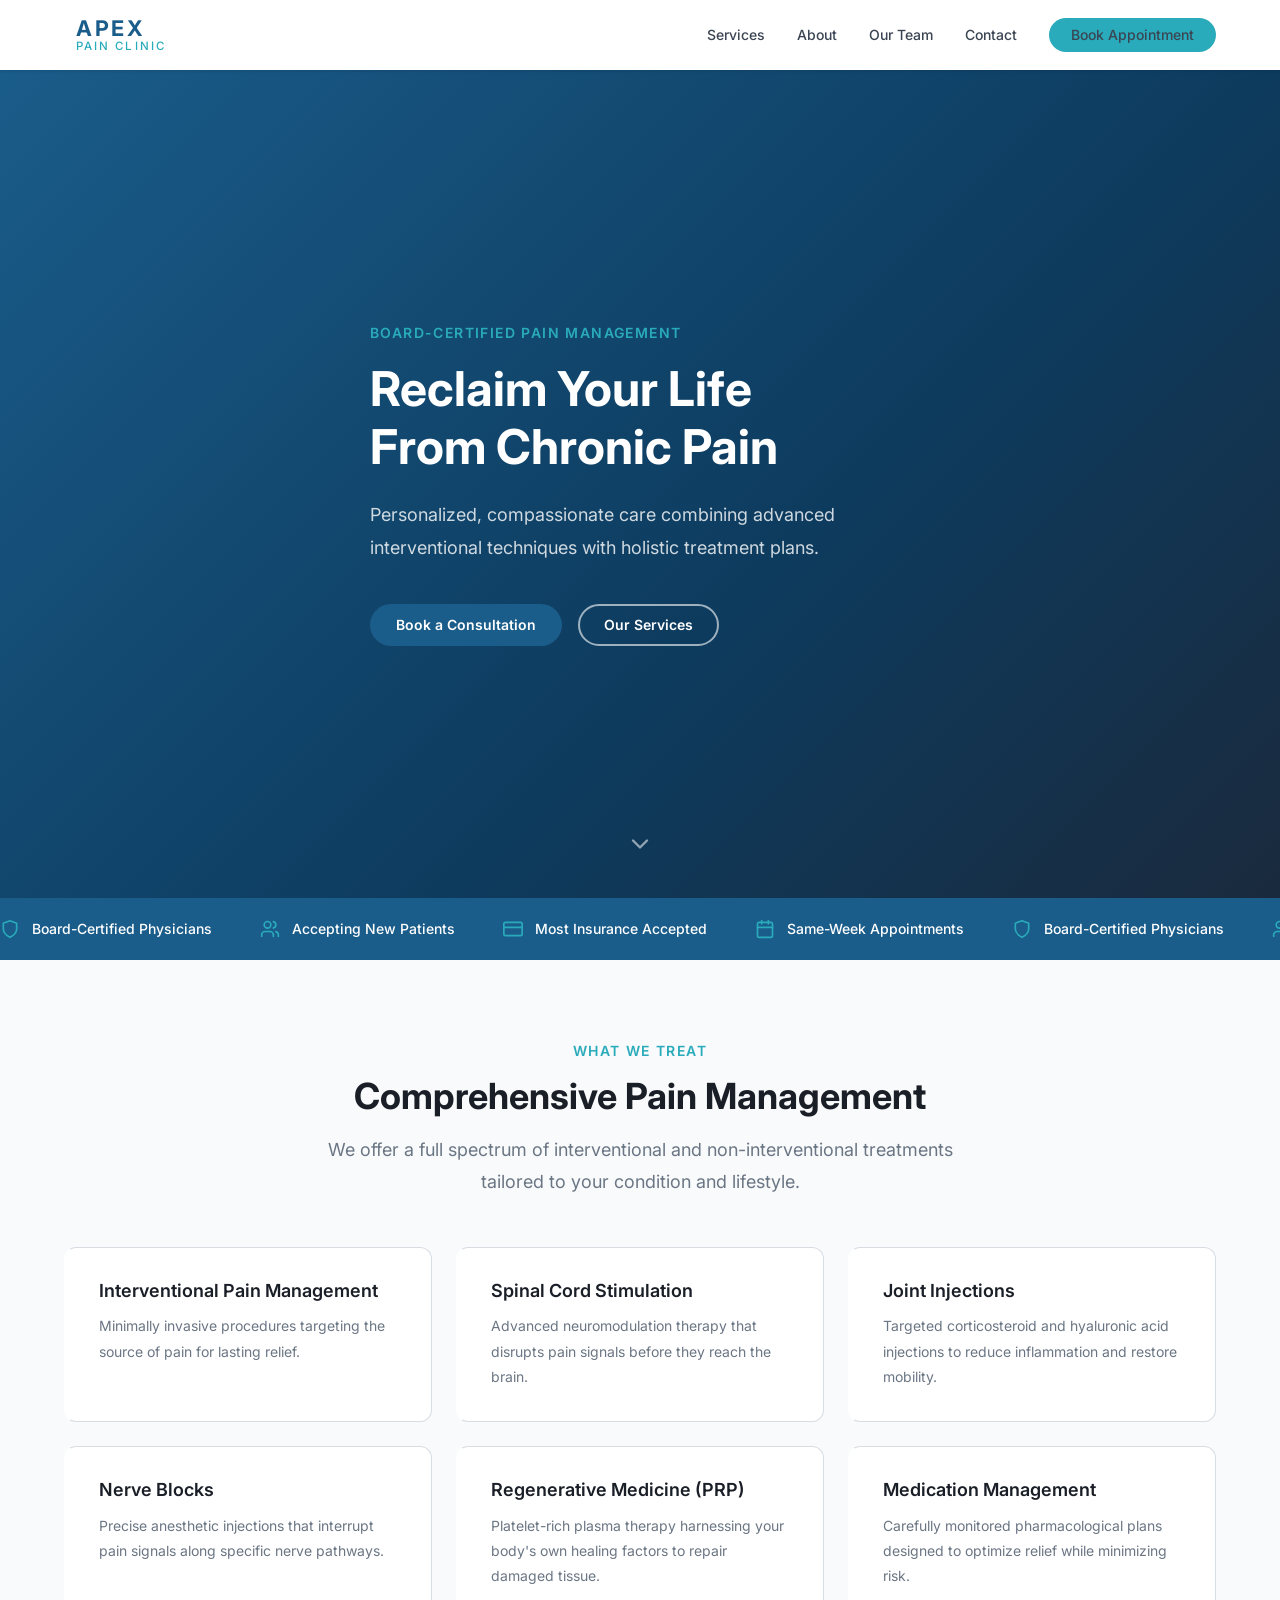
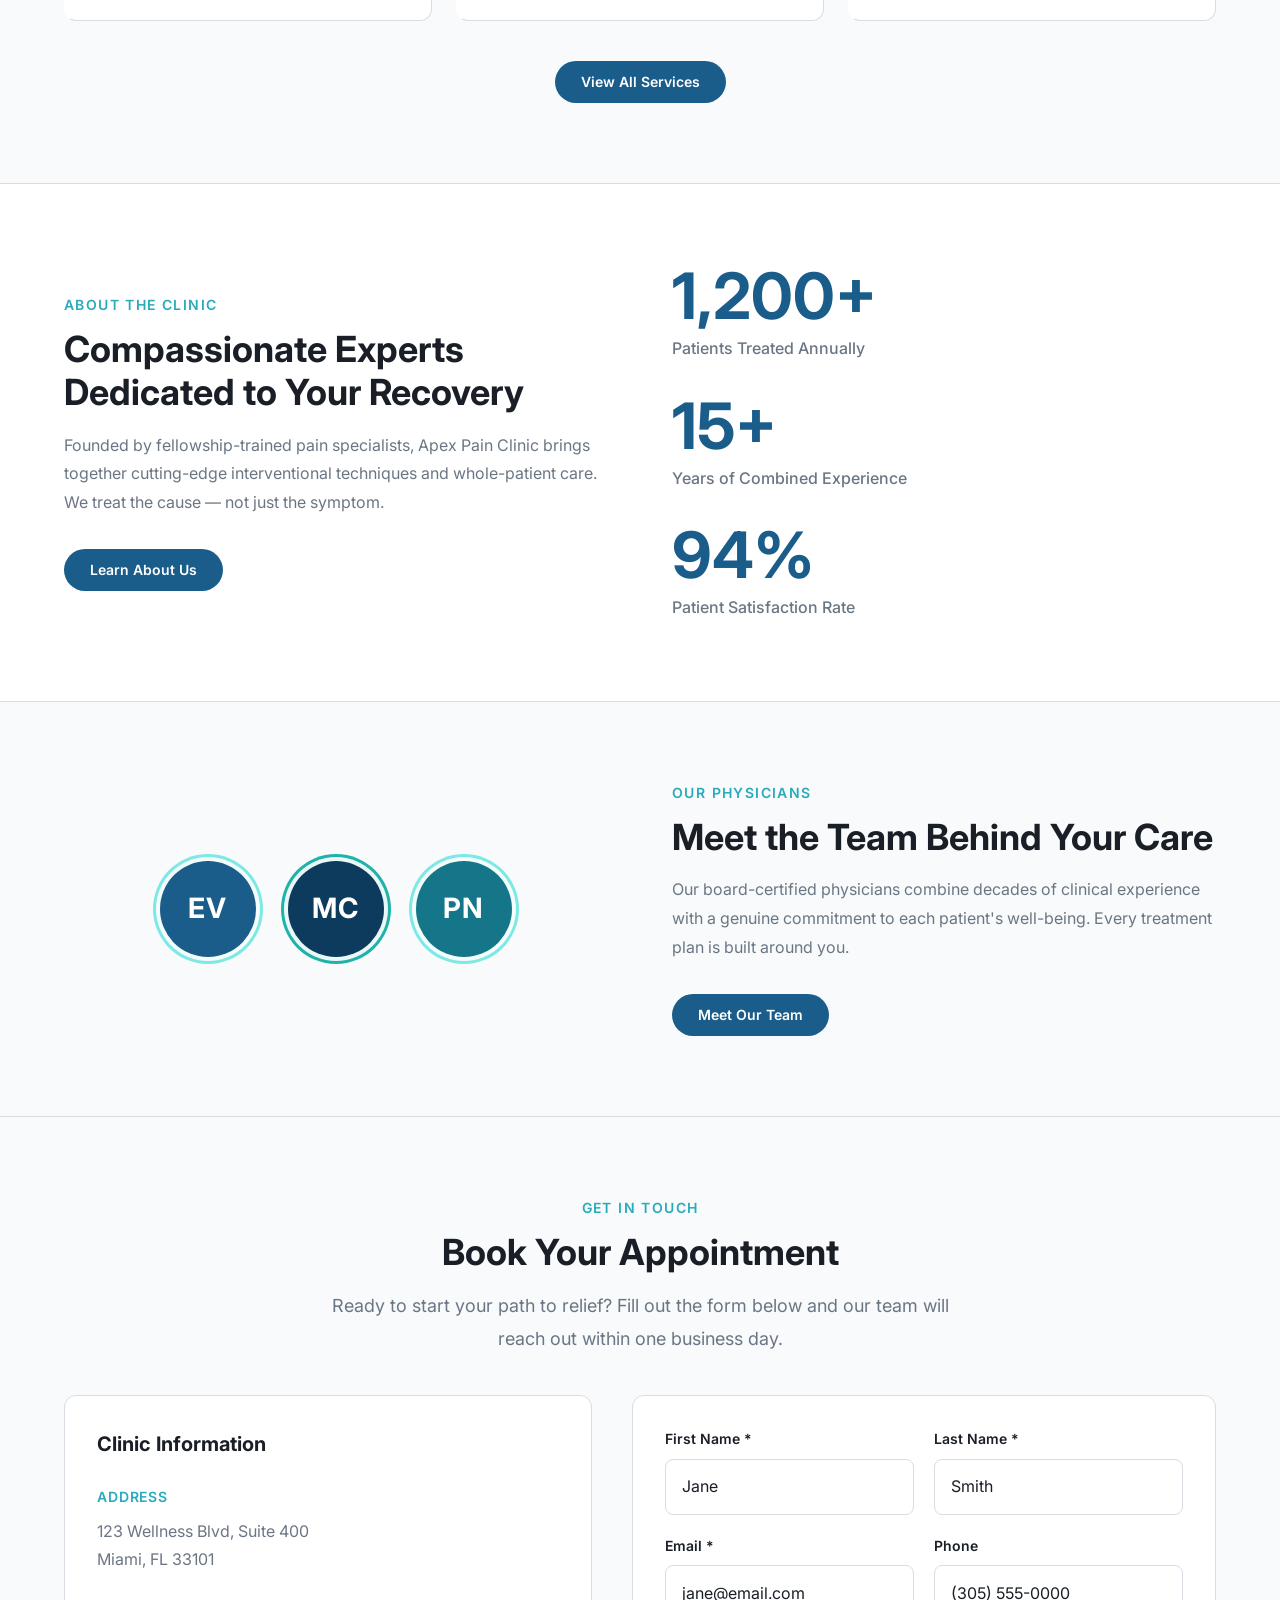
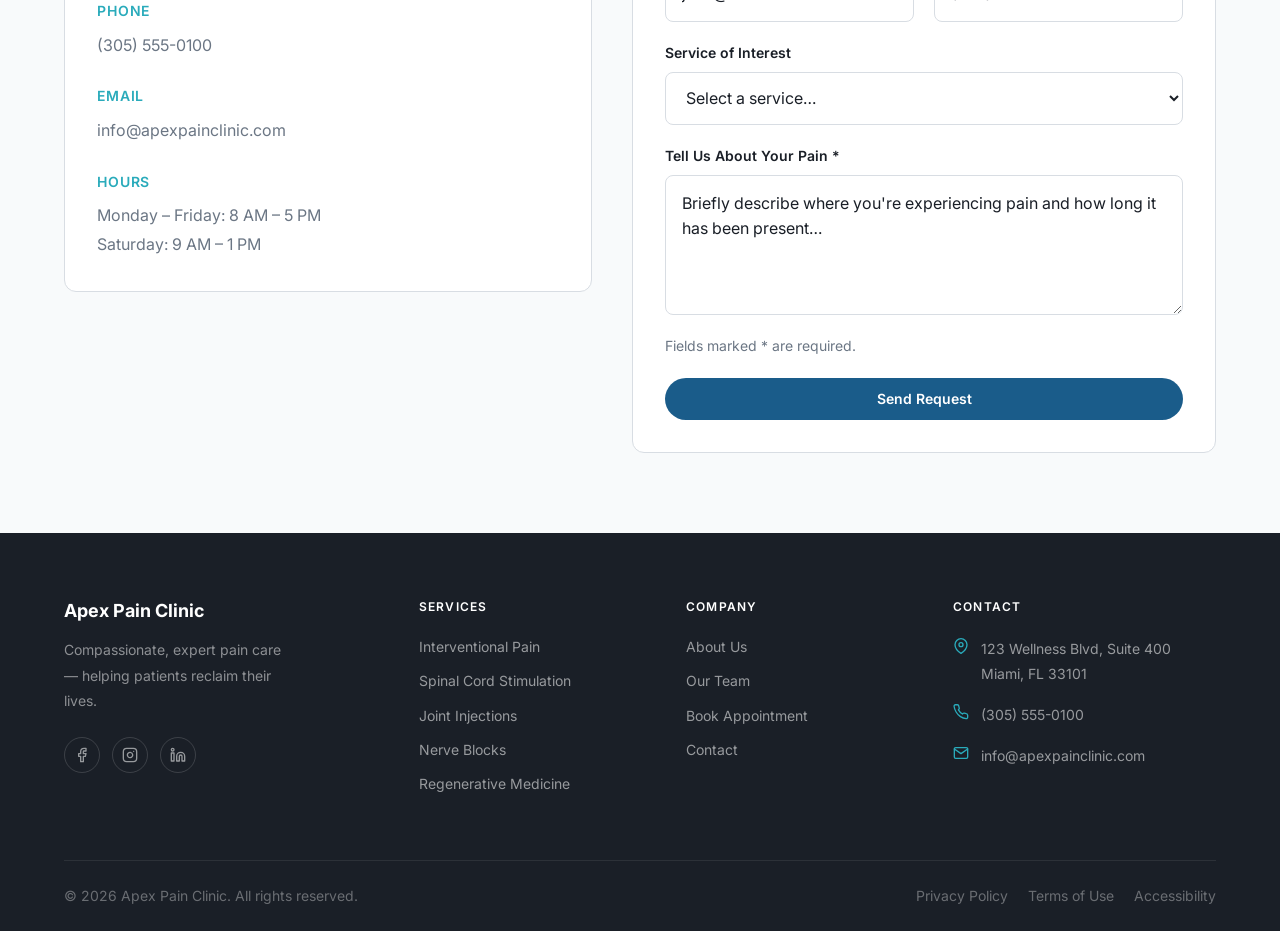
==== index.html @ e8bc11ce "feat: replace logo with Option B spine S-curve silhouette mark" ====
<!DOCTYPE html>
<html lang="en">
<head>
  <meta charset="UTF-8" />
  <meta name="viewport" content="width=device-width, initial-scale=1.0" />
  <meta name="description" content="Apex Pain Clinic – Board-certified pain management combining interventional techniques with holistic care." />
  <title>Apex Pain Clinic</title>
  <!-- Favicon: spine S-curve mark -->
  <link rel="icon" type="image/svg+xml" href="data:image/svg+xml,%3Csvg xmlns='http://www.w3.org/2000/svg' viewBox='0 0 32 32'%3E%3Crect width='32' height='32' rx='8' fill='%231a5c8a'/%3E%3Cpath d='M20 4 C20 4 24 4 24 7 C24 10 18 10 18 13 C18 16 24 16 24 19 C24 22 20 22 20 25 C20 28 16 28 16 28' stroke='%237ee8e4' stroke-width='2.5' stroke-linecap='round' fill='none'/%3E%3Cellipse cx='20' cy='4' rx='3.5' ry='2' fill='%23ffffff' opacity='0.9'/%3E%3Cpath d='M16.5 4 L23.5 4' stroke='%231a5c8a' stroke-width='0.8' stroke-linecap='round'/%3E%3Cellipse cx='24' cy='7' rx='3' ry='1.8' fill='%23ffffff' opacity='0.75'/%3E%3Cellipse cx='18' cy='10' rx='3.5' ry='2' fill='%23ffffff' opacity='0.9'/%3E%3Cellipse cx='24' cy='13' rx='3' ry='1.8' fill='%23ffffff' opacity='0.75'/%3E%3Cellipse cx='18' cy='16' rx='3.5' ry='2' fill='%23ffffff' opacity='0.9'/%3E%3Cellipse cx='24' cy='19' rx='3' ry='1.8' fill='%23ffffff' opacity='0.75'/%3E%3Cellipse cx='20' cy='22' rx='3.5' ry='2' fill='%23ffffff' opacity='0.9'/%3E%3Cellipse cx='16' cy='25' rx='3.5' ry='2' fill='%23ffffff' opacity='0.9'/%3E%3Cellipse cx='16' cy='28' rx='3.5' ry='2' fill='%23ffffff' opacity='0.9'/%3E%3C/svg%3E" />
  <link rel="stylesheet" href="css/tokens.css?v=2" />
  <link rel="stylesheet" href="css/style.css?v=2" />
</head>
<body>

  <a class="skip-link" href="#main">Skip to main content</a>

  <header class="site-header" role="banner">
    <nav class="nav container" aria-label="Primary navigation">

      <!-- LOGO: Option B — Spine S-curve silhouette mark -->
      <a class="nav__logo" href="index.html" aria-label="Apex Pain Clinic – Home">
        <span class="nav__logo-emblem" aria-hidden="true">
          <!--
            Spine S-curve mark:
            - Vertical S-path traces the natural cervical-to-lumbar curvature
            - 5 vertebral body ellipses sit along the curve (disc-space rhythm)
            - Transverse process stubs extend left/right from each body
            - Teal gradient runs along the spinal canal center line
            viewBox: 24 wide × 48 tall — portrait proportion, nav-friendly at ~24px wide
          -->
          <svg
            class="nav__logo-spine"
            xmlns="http://www.w3.org/2000/svg"
            viewBox="0 0 28 56"
            fill="none"
            aria-hidden="true"
          >
            <defs>
              <!-- Teal-to-blue gradient for the central canal line -->
              <linearGradient id="spineGrad" x1="0" y1="0" x2="0" y2="1">
                <stop offset="0%"   stop-color="#7ee8e4"/>
                <stop offset="100%" stop-color="#1a5c8a"/>
              </linearGradient>
            </defs>

            <!--
              S-CURVE CANAL LINE
              Cervical: curves right (top), Thoracic: curves left (middle), Lumbar: curves right (bottom)
              Path anchored to vertebra centres below
            -->
            <path
              d="M16 4
                 C20 4 22 8 20 12
                 C18 16 10 18 10 22
                 C10 26 18 28 18 32
                 C18 36 12 40 12 44
                 C12 48 14 52 14 52"
              stroke="url(#spineGrad)"
              stroke-width="2"
              stroke-linecap="round"
              opacity="0.55"
            />

            <!--
              VERTEBRAL BODIES (5 levels — C, T upper, T lower, L upper, L lower)
              Each: ellipse body + left/right transverse process stubs
              Bodies follow the S-curve horizontally
            -->

            <!-- V1 — Cervical (cx 16, cy 4) -->
            <ellipse cx="16" cy="4"  rx="5.5" ry="2.2" fill="#1a5c8a" opacity="0.9"/>
            <line x1="10.5" y1="4"  x2="7"   y2="3"   stroke="#1a5c8a" stroke-width="1.4" stroke-linecap="round" opacity="0.6"/>
            <line x1="21.5" y1="4"  x2="25"  y2="3"   stroke="#1a5c8a" stroke-width="1.4" stroke-linecap="round" opacity="0.6"/>

            <!-- V2 — Upper thoracic (cx 20, cy 14) — curves right -->
            <ellipse cx="20" cy="14" rx="5"   ry="2.1" fill="#1a5c8a" opacity="0.88"/>
            <line x1="15"   y1="14" x2="12"  y2="13"  stroke="#1a5c8a" stroke-width="1.3" stroke-linecap="round" opacity="0.55"/>
            <line x1="25"   y1="14" x2="27.5" y2="13" stroke="#1a5c8a" stroke-width="1.3" stroke-linecap="round" opacity="0.55"/>

            <!-- V3 — Mid-thoracic (cx 10, cy 24) — curves left -->
            <ellipse cx="10" cy="24" rx="5"   ry="2.1" fill="#1a5c8a" opacity="0.88"/>
            <line x1="5"    y1="24" x2="2"   y2="23"  stroke="#1a5c8a" stroke-width="1.3" stroke-linecap="round" opacity="0.55"/>
            <line x1="15"   y1="24" x2="17.5" y2="23" stroke="#1a5c8a" stroke-width="1.3" stroke-linecap="round" opacity="0.55"/>

            <!-- V4 — Lumbar upper (cx 18, cy 34) — curves right -->
            <ellipse cx="18" cy="34" rx="5.5" ry="2.3" fill="#1a5c8a" opacity="0.9"/>
            <line x1="12.5" y1="34" x2="9.5"  y2="33" stroke="#1a5c8a" stroke-width="1.4" stroke-linecap="round" opacity="0.6"/>
            <line x1="23.5" y1="34" x2="26.5" y2="33" stroke="#1a5c8a" stroke-width="1.4" stroke-linecap="round" opacity="0.6"/>

            <!-- V5 — Sacral base (cx 14, cy 44) — returns to center -->
            <ellipse cx="14" cy="44" rx="6"   ry="2.5" fill="#1a5c8a" opacity="0.9"/>
            <line x1="8"    y1="44" x2="5"   y2="43"  stroke="#1a5c8a" stroke-width="1.5" stroke-linecap="round" opacity="0.6"/>
            <line x1="20"   y1="44" x2="23"  y2="43"  stroke="#1a5c8a" stroke-width="1.5" stroke-linecap="round" opacity="0.6"/>

            <!-- Teal highlight dot on each vertebral canal centre -->
            <circle cx="16" cy="4"  r="1.1" fill="#2AABBB" opacity="0.9"/>
            <circle cx="20" cy="14" r="1.1" fill="#2AABBB" opacity="0.9"/>
            <circle cx="10" cy="24" r="1.1" fill="#2AABBB" opacity="0.9"/>
            <circle cx="18" cy="34" r="1.1" fill="#2AABBB" opacity="0.9"/>
            <circle cx="14" cy="44" r="1.1" fill="#2AABBB" opacity="0.9"/>

          </svg>
        </span>
        <span class="nav__logo-wordmark">
          <span class="nav__logo-apex">APEX</span>
          <span class="nav__logo-sub">Pain Clinic</span>
        </span>
      </a>

      <button class="nav__toggle" aria-label="Open navigation menu" aria-expanded="false" aria-controls="nav-menu">
        <span class="hamburger"></span>
        <span class="hamburger"></span>
        <span class="hamburger"></span>
      </button>
      <ul class="nav__links" id="nav-menu" role="list">
        <li><a href="services.html">Services</a></li>
        <li><a href="about.html">About</a></li>
        <li><a href="team.html">Our Team</a></li>
        <li><a href="#contact">Contact</a></li>
        <li><a class="btn btn--nav" href="#contact">Book Appointment</a></li>
      </ul>
    </nav>
  </header>

  <main id="main">

    <!-- HERO -->
    <section class="hero" aria-labelledby="hero-heading">
      <div class="hero__overlay" aria-hidden="true"></div>
      <div class="hero__content container">
        <p class="hero__eyebrow">Board-Certified Pain Management</p>
        <h1 id="hero-heading" class="hero__heading">Reclaim Your Life<br>From Chronic Pain</h1>
        <p class="hero__subtext">Personalized, compassionate care combining advanced interventional techniques with holistic treatment plans.</p>
        <div class="hero__actions">
          <a class="btn btn--primary" href="#contact">Book a Consultation</a>
          <a class="btn btn--ghost" href="services.html">Our Services</a>
        </div>
      </div>
      <a class="hero__scroll-arrow" href="#services" aria-label="Scroll to services">
        <svg xmlns="http://www.w3.org/2000/svg" viewBox="0 0 24 24" fill="none" stroke="currentColor" stroke-width="2" stroke-linecap="round" stroke-linejoin="round" aria-hidden="true"><polyline points="6 9 12 15 18 9"/></svg>
      </a>
    </section>

    <!-- TRUST BAR -->
    <section class="trust-bar" aria-label="Trust signals">
      <div class="trust-bar__track" aria-hidden="true">
        <ul class="trust-bar__list">
          <li class="trust-bar__item"><svg class="trust-bar__icon" xmlns="http://www.w3.org/2000/svg" viewBox="0 0 24 24" fill="none" stroke="currentColor" stroke-width="2" stroke-linecap="round" stroke-linejoin="round" aria-hidden="true"><path d="M12 22s8-4 8-10V5l-8-3-8 3v7c0 6 8 10 8 10z"/></svg><span>Board-Certified Physicians</span></li>
          <li class="trust-bar__item"><svg class="trust-bar__icon" xmlns="http://www.w3.org/2000/svg" viewBox="0 0 24 24" fill="none" stroke="currentColor" stroke-width="2" stroke-linecap="round" stroke-linejoin="round" aria-hidden="true"><path d="M16 21v-2a4 4 0 0 0-4-4H6a4 4 0 0 0-4 4v2"/><circle cx="9" cy="7" r="4"/><path d="M22 21v-2a4 4 0 0 0-3-3.87"/><path d="M16 3.13a4 4 0 0 1 0 7.75"/></svg><span>Accepting New Patients</span></li>
          <li class="trust-bar__item"><svg class="trust-bar__icon" xmlns="http://www.w3.org/2000/svg" viewBox="0 0 24 24" fill="none" stroke="currentColor" stroke-width="2" stroke-linecap="round" stroke-linejoin="round" aria-hidden="true"><rect x="1" y="4" width="22" height="16" rx="2" ry="2"/><line x1="1" y1="10" x2="23" y2="10"/></svg><span>Most Insurance Accepted</span></li>
          <li class="trust-bar__item"><svg class="trust-bar__icon" xmlns="http://www.w3.org/2000/svg" viewBox="0 0 24 24" fill="none" stroke="currentColor" stroke-width="2" stroke-linecap="round" stroke-linejoin="round" aria-hidden="true"><rect x="3" y="4" width="18" height="18" rx="2" ry="2"/><line x1="16" y1="2" x2="16" y2="6"/><line x1="8" y1="2" x2="8" y2="6"/><line x1="3" y1="10" x2="21" y2="10"/></svg><span>Same-Week Appointments</span></li>
          <li class="trust-bar__item"><svg class="trust-bar__icon" xmlns="http://www.w3.org/2000/svg" viewBox="0 0 24 24" fill="none" stroke="currentColor" stroke-width="2" stroke-linecap="round" stroke-linejoin="round" aria-hidden="true"><path d="M12 22s8-4 8-10V5l-8-3-8 3v7c0 6 8 10 8 10z"/></svg><span>Board-Certified Physicians</span></li>
          <li class="trust-bar__item"><svg class="trust-bar__icon" xmlns="http://www.w3.org/2000/svg" viewBox="0 0 24 24" fill="none" stroke="currentColor" stroke-width="2" stroke-linecap="round" stroke-linejoin="round" aria-hidden="true"><path d="M16 21v-2a4 4 0 0 0-4-4H6a4 4 0 0 0-4 4v2"/><circle cx="9" cy="7" r="4"/><path d="M22 21v-2a4 4 0 0 0-3-3.87"/><path d="M16 3.13a4 4 0 0 1 0 7.75"/></svg><span>Accepting New Patients</span></li>
          <li class="trust-bar__item"><svg class="trust-bar__icon" xmlns="http://www.w3.org/2000/svg" viewBox="0 0 24 24" fill="none" stroke="currentColor" stroke-width="2" stroke-linecap="round" stroke-linejoin="round" aria-hidden="true"><rect x="1" y="4" width="22" height="16" rx="2" ry="2"/><line x1="1" y1="10" x2="23" y2="10"/></svg><span>Most Insurance Accepted</span></li>
          <li class="trust-bar__item"><svg class="trust-bar__icon" xmlns="http://www.w3.org/2000/svg" viewBox="0 0 24 24" fill="none" stroke="currentColor" stroke-width="2" stroke-linecap="round" stroke-linejoin="round" aria-hidden="true"><rect x="3" y="4" width="18" height="18" rx="2" ry="2"/><line x1="16" y1="2" x2="16" y2="6"/><line x1="8" y1="2" x2="8" y2="6"/><line x1="3" y1="10" x2="21" y2="10"/></svg><span>Same-Week Appointments</span></li>
        </ul>
      </div>
    </section>

    <!-- SERVICES TEASER -->
    <section class="services section" id="services" aria-labelledby="services-heading">
      <div class="container">
        <div class="section__header">
          <p class="section__eyebrow">What We Treat</p>
          <h2 id="services-heading" class="section__heading">Comprehensive Pain Management</h2>
          <p class="section__subtext">We offer a full spectrum of interventional and non-interventional treatments tailored to your condition and lifestyle.</p>
        </div>
        <ul class="services__grid" role="list">
          <li class="service-card service-card--pain fade-up">
            <h3 class="service-card__title">Interventional Pain Management</h3>
            <p class="service-card__desc">Minimally invasive procedures targeting the source of pain for lasting relief.</p>
          </li>
          <li class="service-card service-card--scs fade-up">
            <h3 class="service-card__title">Spinal Cord Stimulation</h3>
            <p class="service-card__desc">Advanced neuromodulation therapy that disrupts pain signals before they reach the brain.</p>
          </li>
          <li class="service-card service-card--joint fade-up">
            <h3 class="service-card__title">Joint Injections</h3>
            <p class="service-card__desc">Targeted corticosteroid and hyaluronic acid injections to reduce inflammation and restore mobility.</p>
          </li>
          <li class="service-card service-card--nerve fade-up">
            <h3 class="service-card__title">Nerve Blocks</h3>
            <p class="service-card__desc">Precise anesthetic injections that interrupt pain signals along specific nerve pathways.</p>
          </li>
          <li class="service-card service-card--prp fade-up">
            <h3 class="service-card__title">Regenerative Medicine (PRP)</h3>
            <p class="service-card__desc">Platelet-rich plasma therapy harnessing your body's own healing factors to repair damaged tissue.</p>
          </li>
          <li class="service-card service-card--meds fade-up">
            <h3 class="service-card__title">Medication Management</h3>
            <p class="service-card__desc">Carefully monitored pharmacological plans designed to optimize relief while minimizing risk.</p>
          </li>
        </ul>
        <div class="services__cta">
          <a class="btn btn--primary" href="services.html">View All Services</a>
        </div>
      </div>
    </section>

    <hr class="section-divider" />

    <!-- ABOUT TEASER -->
    <section class="teaser section" aria-labelledby="about-teaser-heading">
      <div class="container">
        <div class="teaser__inner">
          <div class="teaser__text">
            <p class="section__eyebrow">About the Clinic</p>
            <h2 id="about-teaser-heading" class="section__heading">Compassionate Experts Dedicated to Your Recovery</h2>
            <p class="teaser__body">Founded by fellowship-trained pain specialists, Apex Pain Clinic brings together cutting-edge interventional techniques and whole-patient care. We treat the cause — not just the symptom.</p>
            <a class="btn btn--primary" href="about.html">Learn About Us</a>
          </div>
          <div class="teaser__stats" aria-label="Clinic statistics">
            <div class="stat stat--large"><span class="stat__number">1,200+</span><span class="stat__label">Patients Treated Annually</span></div>
            <div class="stat stat--large"><span class="stat__number">15+</span><span class="stat__label">Years of Combined Experience</span></div>
            <div class="stat stat--large"><span class="stat__number">94%</span><span class="stat__label">Patient Satisfaction Rate</span></div>
          </div>
        </div>
      </div>
    </section>

    <hr class="section-divider" />

    <!-- TEAM TEASER -->
    <section class="teaser teaser--alt section" aria-labelledby="team-teaser-heading">
      <div class="container">
        <div class="teaser__inner">
          <div class="teaser__avatar-row" aria-hidden="true">
            <div class="avatar-placeholder"><div class="avatar-initials" style="--avatar-bg: #1a5c8a; --avatar-ring: #7ee8e4;">EV</div></div>
            <div class="avatar-placeholder"><div class="avatar-initials" style="--avatar-bg: #0d3b5e; --avatar-ring: #20b2aa;">MC</div></div>
            <div class="avatar-placeholder"><div class="avatar-initials" style="--avatar-bg: #15768a; --avatar-ring: #7ee8e4;">PN</div></div>
          </div>
          <div class="teaser__text">
            <p class="section__eyebrow">Our Physicians</p>
            <h2 id="team-teaser-heading" class="section__heading">Meet the Team Behind Your Care</h2>
            <p class="teaser__body">Our board-certified physicians combine decades of clinical experience with a genuine commitment to each patient's well-being. Every treatment plan is built around you.</p>
            <a class="btn btn--primary" href="team.html">Meet Our Team</a>
          </div>
        </div>
      </div>
    </section>

    <hr class="section-divider" />

    <!-- CONTACT -->
    <section class="contact section" id="contact" aria-labelledby="contact-heading">
      <div class="container">
        <div class="section__header contact__header">
          <p class="section__eyebrow">Get in Touch</p>
          <h2 id="contact-heading" class="section__heading">Book Your Appointment</h2>
          <p class="section__subtext">Ready to start your path to relief? Fill out the form below and our team will reach out within one business day.</p>
        </div>
        <div class="contact__grid">
          <div class="contact-info">
            <h3 class="contact-info__title">Clinic Information</h3>
            <ul class="contact-info__list" role="list">
              <li><span class="contact-info__label">Address</span><p>123 Wellness Blvd, Suite 400<br>Miami, FL 33101</p></li>
              <li><span class="contact-info__label">Phone</span><p><a href="tel:+13055550100">(305) 555-0100</a></p></li>
              <li><span class="contact-info__label">Email</span><p><a href="mailto:info@apexpainclinic.com">info@apexpainclinic.com</a></p></li>
              <li><span class="contact-info__label">Hours</span><p>Monday – Friday: 8 AM – 5 PM<br>Saturday: 9 AM – 1 PM</p></li>
            </ul>
          </div>
          <div class="contact-form-wrap">
            <form class="contact-form" id="contact-form" action="https://formspree.io/f/xjgqajjy" method="POST" novalidate aria-label="Appointment request form">
              <input type="text" name="_gotcha" style="display:none" tabindex="-1" autocomplete="off" />
              <input type="hidden" name="_subject" value="New Appointment Request – Apex Pain Clinic" />
              <div class="form-row">
                <div class="form-group"><label for="first-name">First Name <span aria-hidden="true">*</span></label><input type="text" id="first-name" name="first-name" autocomplete="given-name" placeholder="Jane" required /></div>
                <div class="form-group"><label for="last-name">Last Name <span aria-hidden="true">*</span></label><input type="text" id="last-name" name="last-name" autocomplete="family-name" placeholder="Smith" required /></div>
              </div>
              <div class="form-row">
                <div class="form-group"><label for="email">Email <span aria-hidden="true">*</span></label><input type="email" id="email" name="email" autocomplete="email" placeholder="jane@email.com" required /></div>
                <div class="form-group"><label for="phone">Phone</label><input type="tel" id="phone" name="phone" autocomplete="tel" placeholder="(305) 555-0000" /></div>
              </div>
              <div class="form-group">
                <label for="service">Service of Interest</label>
                <select id="service" name="service"><option value="">Select a service…</option><option>Interventional Pain Management</option><option>Spinal Cord Stimulation</option><option>Joint Injections</option><option>Nerve Blocks</option><option>Regenerative Medicine (PRP)</option><option>Medication Management</option><option>Other / Not Sure</option></select>
              </div>
              <div class="form-group"><label for="message">Tell Us About Your Pain <span aria-hidden="true">*</span></label><textarea id="message" name="message" placeholder="Briefly describe where you're experiencing pain and how long it has been present…" required></textarea></div>
              <p class="form-note">Fields marked <span aria-hidden="true">*</span><span class="sr-only">with an asterisk</span> are required.</p>
              <button type="submit" class="btn btn--primary" id="form-submit-btn">Send Request</button>
              <p class="form-success" id="form-success" role="alert" aria-live="polite" hidden>✓ Thank you! We'll be in touch within one business day.</p>
              <p class="form-error" id="form-error" role="alert" aria-live="polite" hidden>Something went wrong. Please try again or call us at (305) 555-0100.</p>
            </form>
          </div>
        </div>
      </div>
    </section>

  </main>

  <footer class="site-footer" role="contentinfo">
    <div class="container">
      <div class="footer__main">
        <div>
          <p class="footer__brand-name">Apex Pain Clinic</p>
          <p class="footer__tagline">Compassionate, expert pain care — helping patients reclaim their lives.</p>
          <ul class="footer__socials" role="list" aria-label="Social media links">
            <li><a class="footer__social-link" href="#" aria-label="Facebook"><svg xmlns="http://www.w3.org/2000/svg" viewBox="0 0 24 24" fill="none" stroke="currentColor" stroke-width="2" stroke-linecap="round" stroke-linejoin="round" aria-hidden="true"><path d="M18 2h-3a5 5 0 0 0-5 5v3H7v4h3v8h4v-8h3l1-4h-4V7a1 1 0 0 1 1-1h3z"/></svg></a></li>
            <li><a class="footer__social-link" href="#" aria-label="Instagram"><svg xmlns="http://www.w3.org/2000/svg" viewBox="0 0 24 24" fill="none" stroke="currentColor" stroke-width="2" stroke-linecap="round" stroke-linejoin="round" aria-hidden="true"><rect x="2" y="2" width="20" height="20" rx="5" ry="5"/><path d="M16 11.37A4 4 0 1 1 12.63 8 4 4 0 0 1 16 11.37z"/><line x1="17.5" y1="6.5" x2="17.51" y2="6.5"/></svg></a></li>
            <li><a class="footer__social-link" href="#" aria-label="LinkedIn"><svg xmlns="http://www.w3.org/2000/svg" viewBox="0 0 24 24" fill="none" stroke="currentColor" stroke-width="2" stroke-linecap="round" stroke-linejoin="round" aria-hidden="true"><path d="M16 8a6 6 0 0 1 6 6v7h-4v-7a2 2 0 0 0-2-2 2 2 0 0 0-2 2v7h-4v-7a6 6 0 0 1 6-6z"/><rect x="2" y="9" width="4" height="12"/><circle cx="4" cy="4" r="2"/></svg></a></li>
          </ul>
        </div>
        <div><p class="footer__col-heading">Services</p><ul class="footer__links" role="list"><li><a href="services.html">Interventional Pain</a></li><li><a href="services.html">Spinal Cord Stimulation</a></li><li><a href="services.html">Joint Injections</a></li><li><a href="services.html">Nerve Blocks</a></li><li><a href="services.html">Regenerative Medicine</a></li></ul></div>
        <div><p class="footer__col-heading">Company</p><ul class="footer__links" role="list"><li><a href="about.html">About Us</a></li><li><a href="team.html">Our Team</a></li><li><a href="#contact">Book Appointment</a></li><li><a href="#contact">Contact</a></li></ul></div>
        <div><p class="footer__col-heading">Contact</p><ul class="footer__contact-list" role="list"><li class="footer__contact-item"><svg class="footer__contact-icon" xmlns="http://www.w3.org/2000/svg" viewBox="0 0 24 24" fill="none" stroke="currentColor" stroke-width="2" stroke-linecap="round" stroke-linejoin="round" aria-hidden="true"><path d="M21 10c0 7-9 13-9 13s-9-6-9-13a9 9 0 0 1 18 0z"/><circle cx="12" cy="10" r="3"/></svg><p>123 Wellness Blvd, Suite 400<br>Miami, FL 33101</p></li><li class="footer__contact-item"><svg class="footer__contact-icon" xmlns="http://www.w3.org/2000/svg" viewBox="0 0 24 24" fill="none" stroke="currentColor" stroke-width="2" stroke-linecap="round" stroke-linejoin="round" aria-hidden="true"><path d="M22 16.92v3a2 2 0 0 1-2.18 2 19.79 19.79 0 0 1-8.63-3.07A19.5 19.5 0 0 1 4.69 12a19.79 19.79 0 0 1-3.07-8.67A2 2 0 0 1 3.6 1.18h3a2 2 0 0 1 2 1.72 12.84 12.84 0 0 0 .7 2.81 2 2 0 0 1-.45 2.11L8.09 8.91a16 16 0 0 0 6.07 6.07l.75-.75a2 2 0 0 1 2.11-.45 12.84 12.84 0 0 0 2.81.7A2 2 0 0 1 21.73 16a2 2 0 0 1 .19.92z"/></svg><p><a href="tel:+13055550100">(305) 555-0100</a></p></li><li class="footer__contact-item"><svg class="footer__contact-icon" xmlns="http://www.w3.org/2000/svg" viewBox="0 0 24 24" fill="none" stroke="currentColor" stroke-width="2" stroke-linecap="round" stroke-linejoin="round" aria-hidden="true"><path d="M4 4h16c1.1 0 2 .9 2 2v12c0 1.1-.9 2-2 2H4c-1.1 0-2-.9-2-2V6c0-1.1.9-2 2-2z"/><polyline points="22,6 12,13 2,6"/></svg><p><a href="mailto:info@apexpainclinic.com">info@apexpainclinic.com</a></p></li></ul></div>
      </div>
      <div class="footer__bottom">
        <p>&copy; 2026 Apex Pain Clinic. All rights reserved.</p>
        <nav class="footer__legal" aria-label="Legal links"><a href="#">Privacy Policy</a><a href="#">Terms of Use</a><a href="#">Accessibility</a></nav>
      </div>
    </div>
  </footer>

  <script src="js/main.js" defer></script>
</body>
</html>
---- css/tokens.css ----
/* =============================================
   DESIGN TOKENS – Apex Pain Clinic v2
   ============================================= */

:root {

  /* --- Brand Colors --- */
  --color-primary:       #1A5C8A;   /* deep medical blue */
  --color-primary-dark:  #134770;   /* hover / active */
  --color-primary-light: #E8F2FA;   /* tinted backgrounds */
  --color-accent:        #2AABBB;   /* teal accent */
  --color-accent-dark:   #1E8A99;

  /* --- Neutrals --- */
  --color-white:   #FFFFFF;
  --color-gray-50: #F8FAFB;
  --color-gray-100:#EEF1F4;
  --color-gray-200:#D8DDE3;
  --color-gray-500:#6B7684;
  --color-gray-700:#3A4452;
  --color-gray-900:#1A1F27;

  /* --- Semantic --- */
  --color-text:        var(--color-gray-900);
  --color-text-muted:  var(--color-gray-500);
  --color-bg:          var(--color-white);
  --color-surface:     var(--color-gray-50);
  --color-border:      var(--color-gray-200);

  /* --- Typography --- */
  --font-sans:    'Inter', system-ui, -apple-system, sans-serif;
  --font-heading: 'Inter', system-ui, -apple-system, sans-serif;

  --text-xs:   0.75rem;   /* 12px */
  --text-sm:   0.875rem;  /* 14px */
  --text-base: 1rem;      /* 16px */
  --text-lg:   1.125rem;  /* 18px */
  --text-xl:   1.25rem;   /* 20px */
  --text-2xl:  1.5rem;    /* 24px */
  --text-3xl:  1.875rem;  /* 30px */
  --text-4xl:  2.25rem;   /* 36px */
  --text-5xl:  3rem;      /* 48px */

  --font-weight-normal:   400;
  --font-weight-medium:   500;
  --font-weight-semibold: 600;
  --font-weight-bold:     700;

  --line-height-tight:  1.2;
  --line-height-normal: 1.6;
  --line-height-loose:  1.8;

  /* --- Spacing --- */
  --space-1:  0.25rem;  /* 4px  */
  --space-2:  0.5rem;   /* 8px  */
  --space-3:  0.75rem;  /* 12px */
  --space-4:  1rem;     /* 16px */
  --space-5:  1.25rem;  /* 20px */
  --space-6:  1.5rem;   /* 24px */
  --space-8:  2rem;     /* 32px */
  --space-10: 2.5rem;   /* 40px */
  --space-12: 3rem;     /* 48px */
  --space-16: 4rem;     /* 64px */
  --space-20: 5rem;     /* 80px */
  --space-24: 6rem;     /* 96px */

  /* --- Layout --- */
  --container-max: 1200px;
  --container-pad: var(--space-6);

  /* --- Radius --- */
  --radius-sm:   4px;
  --radius-md:   8px;
  --radius-lg:   12px;
  --radius-full: 9999px;

  /* --- Shadows --- */
  --shadow-sm: 0 1px 3px rgba(0,0,0,0.08), 0 1px 2px rgba(0,0,0,0.04);
  --shadow-md: 0 4px 12px rgba(0,0,0,0.10), 0 2px 4px rgba(0,0,0,0.06);
  --shadow-lg: 0 10px 30px rgba(0,0,0,0.12), 0 4px 8px rgba(0,0,0,0.06);

  /* --- Transitions --- */
  --transition-fast:   150ms ease;
  --transition-normal: 250ms ease;
  --transition-slow:   400ms ease;

  /* --- Z-index --- */
  --z-nav:     100;
  --z-overlay: 200;
  --z-modal:   300;
}
---- css/style.css ----
/* =============================================
   GLOBAL STYLES – Apex Pain Clinic v2
   ============================================= */

@import url('https://fonts.googleapis.com/css2?family=Inter:wght@400;500;600;700&display=swap');

/* --- Reset --- */
*, *::before, *::after { box-sizing: border-box; margin: 0; padding: 0; }
img, video { max-width: 100%; display: block; }
a { color: inherit; text-decoration: none; }
ul { list-style: none; }

/* --- Base --- */
html { scroll-behavior: smooth; }
body {
  font-family: var(--font-sans);
  font-size: var(--text-base);
  color: var(--color-text);
  background: var(--color-bg);
  line-height: var(--line-height-normal);
  -webkit-font-smoothing: antialiased;
}

/* --- Skip Link --- */
.skip-link {
  position: absolute;
  top: -100%;
  left: var(--space-4);
  background: var(--color-primary);
  color: var(--color-white);
  padding: var(--space-2) var(--space-4);
  border-radius: var(--radius-md);
  font-weight: var(--font-weight-semibold);
  z-index: var(--z-modal);
  transition: top var(--transition-fast);
}
.skip-link:focus { top: var(--space-4); }

/* --- Screen reader only --- */
.sr-only {
  position: absolute;
  width: 1px; height: 1px;
  padding: 0; margin: -1px;
  overflow: hidden;
  clip: rect(0,0,0,0);
  white-space: nowrap;
  border: 0;
}

/* --- Container --- */
.container {
  max-width: var(--container-max);
  margin-inline: auto;
  padding-inline: var(--container-pad);
}

/* =============================================
   BUTTONS
   ============================================= */
.btn {
  display: inline-flex;
  align-items: center;
  justify-content: center;
  gap: var(--space-2);
  padding: var(--space-3) var(--space-6);
  border-radius: var(--radius-full);
  font-family: var(--font-sans);
  font-size: var(--text-sm);
  font-weight: var(--font-weight-semibold);
  line-height: 1;
  cursor: pointer;
  border: 2px solid transparent;
  transition: background var(--transition-fast), color var(--transition-fast), border-color var(--transition-fast), transform var(--transition-fast), box-shadow var(--transition-fast);
  white-space: nowrap;
  vertical-align: middle;
}
.btn:focus-visible {
  outline: 3px solid var(--color-accent);
  outline-offset: 3px;
}
.btn--primary { background: var(--color-primary); color: var(--color-white); }
.btn--primary:hover { background: var(--color-primary-dark); transform: translateY(-1px); box-shadow: var(--shadow-md); }
.btn--primary:focus-visible { outline-color: var(--color-primary); }
.btn--ghost { background: transparent; color: var(--color-white); border-color: rgba(255,255,255,0.6); }
.btn--ghost:hover { background: rgba(255,255,255,0.12); border-color: var(--color-white); }
.btn--nav {
  background: var(--color-accent);
  color: var(--color-white);
  padding: var(--space-2) var(--space-5);
  line-height: 1;
  display: inline-flex;
  align-items: center;
  justify-content: center;
  padding-bottom: var(--space-2);
}
.btn--nav:hover { background: var(--color-accent-dark); }
.btn--nav:focus-visible { outline-color: var(--color-accent); }
.nav__links .btn--nav::after { display: none !important; }
.nav__links .btn--nav { padding-bottom: var(--space-2); }

/* =============================================
   HEADER / NAV
   ============================================= */
.site-header {
  position: sticky;
  top: 0;
  z-index: var(--z-nav);
  background: var(--color-white);
  box-shadow: var(--shadow-sm);
}
.nav {
  display: flex;
  align-items: center;
  justify-content: space-between;
  height: 70px;
  gap: var(--space-8);
}

/* --- Option C Logo: Horizontal Emblem --- */
.nav__logo {
  display: inline-flex;
  align-items: center;
  gap: var(--space-3);
  text-decoration: none;
  flex-shrink: 0;
  transition: opacity var(--transition-fast);
}
.nav__logo:hover { opacity: 0.82; }
.nav__logo:focus-visible {
  outline: 3px solid var(--color-primary);
  outline-offset: 4px;
  border-radius: var(--radius-sm);
}

/* Vertebra SVG icon */
.nav__logo-emblem {
  display: flex;
  align-items: center;
  flex-shrink: 0;
}
.nav__logo-vertebra {
  width: 52px;
  height: auto;
  display: block;
  filter: drop-shadow(0 1px 3px rgba(26,92,138,0.18));
  transition: filter var(--transition-fast);
}
.nav__logo:hover .nav__logo-vertebra {
  filter: drop-shadow(0 2px 6px rgba(42,171,187,0.35));
}

/* Wordmark stacked text */
.nav__logo-wordmark {
  display: flex;
  flex-direction: column;
  gap: 1px;
  line-height: 1;
}
.nav__logo-apex {
  font-size: 1.35rem;
  font-weight: 700;
  letter-spacing: 0.12em;
  color: var(--color-primary);
  line-height: 1;
  font-family: var(--font-sans);
}
.nav__logo-sub {
  font-size: 0.72rem;
  font-weight: 500;
  letter-spacing: 0.18em;
  color: var(--color-accent);
  text-transform: uppercase;
  line-height: 1;
  font-family: var(--font-sans);
}

.nav__links { display: flex; align-items: center; gap: var(--space-8); }
.nav__links a {
  position: relative;
  font-size: var(--text-sm);
  font-weight: var(--font-weight-medium);
  color: var(--color-gray-700);
  transition: color var(--transition-fast);
  padding-bottom: 3px;
}
.nav__links a::after {
  content: '';
  position: absolute;
  bottom: -2px;
  left: 0;
  right: 0;
  height: 2px;
  background: var(--color-accent);
  border-radius: 2px;
  transform: scaleX(0);
  transform-origin: left;
  transition: transform var(--transition-fast);
}
.nav__links a:hover { color: var(--color-primary); }
.nav__links a:hover::after { transform: scaleX(1); }
.nav__links a[aria-current="page"] { color: var(--color-primary); font-weight: var(--font-weight-semibold); }
.nav__links a[aria-current="page"]::after { transform: scaleX(1); }
.nav__toggle { display: none; flex-direction: column; gap: 5px; background: none; border: none; cursor: pointer; padding: var(--space-2); border-radius: var(--radius-sm); }
.nav__toggle:focus-visible { outline: 3px solid var(--color-primary); outline-offset: 2px; }
.hamburger { display: block; width: 24px; height: 2px; background: var(--color-gray-700); border-radius: 2px; transition: transform var(--transition-normal), opacity var(--transition-normal); }

/* =============================================
   HERO
   ============================================= */
.hero {
  position: relative;
  min-height: 92vh;
  display: flex;
  align-items: center;
  background: linear-gradient(135deg, var(--color-primary) 0%, #0d3b5e 60%, #1a2a3d 100%);
  overflow: hidden;
}
.hero__overlay {
  position: absolute; inset: 0;
  background: url('https://images.unsplash.com/photo-1579684385127-1ef15d508118?w=1600&auto=format&fit=crop&q=60') center/cover no-repeat;
  opacity: 0.08; pointer-events: none;
}
.hero__content { position: relative; z-index: 1; max-width: 680px; padding-block: var(--space-20); }
.hero__eyebrow { font-size: var(--text-sm); font-weight: var(--font-weight-semibold); color: var(--color-accent); letter-spacing: 0.10em; text-transform: uppercase; margin-bottom: var(--space-4); }
.hero__heading { font-size: clamp(var(--text-3xl), 5vw, var(--text-5xl)); font-weight: var(--font-weight-bold); color: var(--color-white); line-height: var(--line-height-tight); margin-bottom: var(--space-6); }
.hero__subtext { font-size: var(--text-lg); color: rgba(255,255,255,0.80); line-height: var(--line-height-loose); margin-bottom: var(--space-10); max-width: 540px; }
.hero__actions { display: flex; gap: var(--space-4); flex-wrap: wrap; }
.hero__scroll-arrow {
  position: absolute;
  bottom: var(--space-8);
  left: 50%;
  transform: translateX(-50%);
  display: flex;
  align-items: center;
  justify-content: center;
  width: 44px;
  height: 44px;
  color: rgba(255,255,255,0.55);
  transition: color var(--transition-fast);
  animation: arrow-bounce 2s ease-in-out infinite;
  z-index: 1;
}
.hero__scroll-arrow:hover { color: rgba(255,255,255,0.9); }
.hero__scroll-arrow svg { width: 28px; height: 28px; }
@keyframes arrow-bounce {
  0%, 100% { transform: translateX(-50%) translateY(0); }
  50%       { transform: translateX(-50%) translateY(8px); }
}

/* =============================================
   PAGE BANNER (inner pages)
   ============================================= */
.page-banner {
  background: linear-gradient(135deg, var(--color-primary) 0%, #0d3b5e 100%);
  padding-block: var(--space-20);
  text-align: center;
}
.page-banner .section__eyebrow { margin-bottom: var(--space-3); }
.page-banner__heading {
  font-size: clamp(var(--text-3xl), 4vw, var(--text-5xl));
  font-weight: var(--font-weight-bold);
  color: var(--color-white);
  line-height: var(--line-height-tight);
  margin-bottom: var(--space-4);
}
.page-banner__sub {
  font-size: var(--text-lg);
  color: rgba(255,255,255,0.80);
  max-width: 560px;
  margin-inline: auto;
  line-height: var(--line-height-loose);
}

/* =============================================
   TRUST BAR
   ============================================= */
.trust-bar {
  background: var(--color-primary);
  padding-block: var(--space-5);
  overflow: hidden;
}
.trust-bar__track { display: flex; width: 100%; overflow: hidden; }
.trust-bar__list {
  display: flex;
  align-items: center;
  gap: var(--space-12);
  white-space: nowrap;
  animation: ticker-scroll 22s linear infinite;
  flex-shrink: 0;
  padding-right: var(--space-12);
}
.trust-bar__item {
  display: inline-flex;
  align-items: center;
  gap: var(--space-3);
  color: var(--color-white);
  font-size: var(--text-sm);
  font-weight: var(--font-weight-medium);
  flex-shrink: 0;
}
.trust-bar__icon { width: 20px; height: 20px; color: var(--color-accent); flex-shrink: 0; }
@keyframes ticker-scroll {
  0%   { transform: translateX(0); }
  100% { transform: translateX(-50%); }
}

/* =============================================
   SECTION SHARED
   ============================================= */
.section { padding-block: var(--space-20); }
.section__header { text-align: center; max-width: 640px; margin-inline: auto; margin-bottom: var(--space-12); }
.section__eyebrow {
  font-size: var(--text-sm);
  font-weight: var(--font-weight-semibold);
  color: var(--color-accent);
  letter-spacing: 0.10em;
  text-transform: uppercase;
  margin-bottom: var(--space-3);
}
.section__heading { font-size: clamp(var(--text-2xl), 3.5vw, var(--text-4xl)); font-weight: var(--font-weight-bold); color: var(--color-gray-900); line-height: var(--line-height-tight); margin-bottom: var(--space-4); }
.section__subtext { font-size: var(--text-lg); color: var(--color-text-muted); line-height: var(--line-height-loose); }

/* =============================================
   SERVICES
   ============================================= */
.services { background: var(--color-surface); }
.services__grid { display: grid; grid-template-columns: repeat(3, 1fr); gap: var(--space-6); }

/* Card base — ghost image lives in ::before */
.service-card {
  position: relative;
  overflow: hidden;
  background: var(--color-white);
  border: 1px solid var(--color-border);
  border-left: 3px solid transparent;
  border-radius: var(--radius-lg);
  padding: var(--space-8);
  transition: transform var(--transition-normal), box-shadow var(--transition-normal), border-left-color var(--transition-normal);
}
.service-card:hover {
  transform: translateY(-4px);
  box-shadow: var(--shadow-lg);
  border-left-color: var(--color-accent);
}

/* Ghost background image */
.service-card::before {
  content: '';
  position: absolute;
  inset: 0;
  background-size: cover;
  background-position: center;
  background-repeat: no-repeat;
  opacity: 0.13;
  transition: opacity var(--transition-normal);
  z-index: 0;
  border-radius: inherit;
}
.service-card:hover::before {
  opacity: 0.18;
}

/* Lift all direct children above the ghost layer */
.service-card > * { position: relative; z-index: 1; }

/* Per-card image assignments */
.service-card--pain::before {
  background-image: url('https://images.pexels.com/photos/7298867/pexels-photo-7298867.jpeg?auto=compress&cs=tinysrgb&w=1920&q=90');
}
.service-card--scs::before {
  background-image: url('https://images.pexels.com/photos/13185359/pexels-photo-13185359.jpeg?auto=compress&cs=tinysrgb&w=1920&q=90');
}
.service-card--joint::before {
  background-image: url('https://images.pexels.com/photos/11349880/pexels-photo-11349880.jpeg?auto=compress&cs=tinysrgb&w=1920&q=90');
}
.service-card--nerve::before {
  background-image: url('https://images.unsplash.com/photo-1559757148-5c350d0d3c56?w=1920&auto=format&fit=crop&q=90');
}
.service-card--prp::before {
  background-image: url('https://images.unsplash.com/photo-1615461066841-6116e61058f4?w=1920&auto=format&fit=crop&q=90');
}
.service-card--meds::before {
  background-image: url('https://images.unsplash.com/photo-1584308666744-24d5c474f2ae?w=1920&auto=format&fit=crop&q=90');
}

.service-card__title { font-size: var(--text-lg); font-weight: var(--font-weight-semibold); color: var(--color-gray-900); margin-bottom: var(--space-3); line-height: var(--line-height-tight); }
.service-card__desc { font-size: var(--text-sm); color: var(--color-text-muted); line-height: var(--line-height-loose); }
.services__cta { text-align: center; margin-top: var(--space-10); }

/* =============================================
   TEASER SECTIONS (homepage)
   ============================================= */
.teaser { background: var(--color-white); }
.teaser--alt { background: var(--color-surface); }
.teaser__inner { display: grid; grid-template-columns: 1fr 1fr; gap: var(--space-16); align-items: center; }
.teaser__text .section__eyebrow { text-align: left; }
.teaser__text .section__heading { text-align: left; margin-bottom: var(--space-4); }
.teaser__body { font-size: var(--text-base); color: var(--color-text-muted); line-height: var(--line-height-loose); margin-bottom: var(--space-8); }
.teaser__stats { display: flex; flex-direction: column; gap: var(--space-8); }
.stat { display: flex; flex-direction: column; }
.stat__number { font-size: var(--text-4xl); font-weight: var(--font-weight-bold); color: var(--color-primary); line-height: 1; }
.stat__label { font-size: var(--text-sm); color: var(--color-text-muted); font-weight: var(--font-weight-medium); margin-top: var(--space-1); }
.stat--large .stat__number { font-size: clamp(3rem, 5vw, 4.5rem); }
.stat--large .stat__label { font-size: var(--text-base); margin-top: var(--space-2); }
.teaser__avatar-row {
  display: flex;
  gap: var(--space-8);
  justify-content: center;
  align-items: center;
  padding: var(--space-6) 0;
}
.avatar-placeholder { display: flex; align-items: center; justify-content: center; transition: transform var(--transition-normal); }
.avatar-placeholder:hover { transform: translateY(-4px); }

/* =============================================
   SECTION DIVIDER
   ============================================= */
.section-divider { border: none; border-top: 1px solid var(--color-border); margin: 0; }

/* =============================================
   ABOUT PAGE
   ============================================= */
.about-mission { display: grid; grid-template-columns: 1fr 1fr; gap: var(--space-16); align-items: start; }
.about-mission__text p { color: var(--color-text-muted); line-height: var(--line-height-loose); margin-bottom: var(--space-5); }
.about-values__heading { font-size: var(--text-xl); font-weight: var(--font-weight-semibold); color: var(--color-gray-900); margin-bottom: var(--space-6); }
.values-list { display: flex; flex-direction: column; gap: var(--space-6); }
.values-list__item { display: flex; gap: var(--space-4); align-items: flex-start; }
.values-list__dot { width: 10px; height: 10px; border-radius: 50%; background: var(--color-accent); flex-shrink: 0; margin-top: 6px; }
.values-list__item strong { display: block; font-weight: var(--font-weight-semibold); color: var(--color-gray-900); margin-bottom: var(--space-1); }
.values-list__item p { font-size: var(--text-sm); color: var(--color-text-muted); line-height: var(--line-height-loose); margin: 0; }
.stats-band { background: var(--color-primary); padding-block: var(--space-16); }
.stats-band__grid { display: grid; grid-template-columns: repeat(4, 1fr); gap: var(--space-8); text-align: center; }
.stats-band .stat__number { color: var(--color-white); }
.stats-band .stat__label { color: rgba(255,255,255,0.70); }

/* =============================================
   TEAM PAGE
   ============================================= */
.team-grid { display: grid; grid-template-columns: repeat(3, 1fr); gap: var(--space-8); }
.doctor-card { background: var(--color-white); border: 1px solid var(--color-border); border-radius: var(--radius-lg); overflow: hidden; transition: transform var(--transition-normal), box-shadow var(--transition-normal); }
.doctor-card:hover { transform: translateY(-4px); box-shadow: var(--shadow-lg); }
.doctor-card__avatar {
  height: 180px;
  display: flex;
  align-items: center;
  justify-content: center;
  overflow: visible;
  background: var(--color-gray-100);
}
.doctor-card__avatar svg { width: 100%; height: 100%; display: block; }
.avatar-initials {
  width: 96px;
  height: 96px;
  border-radius: 50%;
  background: var(--avatar-bg, var(--color-primary));
  box-shadow: 0 0 0 4px rgba(255,255,255,0.9), 0 0 0 7px var(--avatar-ring, var(--color-accent));
  display: flex;
  align-items: center;
  justify-content: center;
  font-family: var(--font-sans);
  font-size: 1.75rem;
  font-weight: var(--font-weight-bold);
  color: #ffffff;
  letter-spacing: 0.04em;
  user-select: none;
  flex-shrink: 0;
}
.doctor-card__body { padding: var(--space-6); }
.doctor-card__name { font-size: var(--text-xl); font-weight: var(--font-weight-bold); color: var(--color-gray-900); margin-bottom: var(--space-1); }
.doctor-card__specialty { font-size: var(--text-sm); font-weight: var(--font-weight-semibold); color: var(--color-accent); text-transform: uppercase; letter-spacing: 0.06em; margin-bottom: var(--space-4); }
.doctor-card__bio { font-size: var(--text-sm); color: var(--color-text-muted); line-height: var(--line-height-loose); margin-bottom: var(--space-5); }
.doctor-card__tags { display: flex; flex-wrap: wrap; gap: var(--space-2); }
.doctor-card__tags li {
  font-size: var(--text-xs);
  font-weight: var(--font-weight-medium);
  color: var(--color-primary);
  background: var(--color-primary-light);
  padding: var(--space-1) var(--space-3);
  border-radius: var(--radius-full);
  transition: background var(--transition-fast), color var(--transition-fast);
}
.doctor-card__tags li:hover { background: var(--color-accent); color: var(--color-white); }

/* =============================================
   CONTACT
   ============================================= */
.contact { background: var(--color-surface); }
.contact__header { margin-bottom: var(--space-10); }
.contact__grid {
  display: grid;
  grid-template-columns: 0.95fr 1.05fr;
  gap: var(--space-10);
  align-items: start;
}
.contact-info,
.contact-form-wrap {
  background: var(--color-white);
  border: 1px solid var(--color-border);
  border-radius: var(--radius-lg);
  padding: var(--space-8);
}
.contact-info__title { font-size: var(--text-xl); font-weight: var(--font-weight-bold); color: var(--color-gray-900); margin-bottom: var(--space-6); }
.contact-info__list { display: flex; flex-direction: column; gap: var(--space-6); }
.contact-info__label {
  display: inline-block;
  font-size: var(--text-sm);
  font-weight: var(--font-weight-semibold);
  color: var(--color-accent);
  text-transform: uppercase;
  letter-spacing: 0.06em;
  margin-bottom: var(--space-2);
}
.contact-info__list p,
.contact-info__list a { color: var(--color-text-muted); line-height: var(--line-height-loose); }
.contact-form { display: flex; flex-direction: column; gap: var(--space-5); }
.form-row { display: grid; grid-template-columns: repeat(2, 1fr); gap: var(--space-5); }
.form-group { display: flex; flex-direction: column; gap: var(--space-2); }
.form-group label { font-size: var(--text-sm); font-weight: var(--font-weight-semibold); color: var(--color-gray-900); }
.form-group input,
.form-group select,
.form-group textarea {
  width: 100%;
  border: 1px solid var(--color-border);
  border-radius: var(--radius-md);
  background: var(--color-white);
  color: var(--color-text);
  font: inherit;
  padding: 0.9rem 1rem;
  transition: border-color var(--transition-fast), box-shadow var(--transition-fast);
}
.form-group input::placeholder,
.form-group textarea::placeholder { color: var(--color-gray-400); }
.form-group input:focus,
.form-group select:focus,
.form-group textarea:focus {
  outline: none;
  border-color: var(--color-primary);
  box-shadow: 0 0 0 4px rgba(26, 92, 138, 0.12);
}
.form-group textarea { resize: vertical; min-height: 140px; }
.form-note { font-size: var(--text-sm); color: var(--color-text-muted); }
.form-success {
  font-size: var(--text-sm);
  font-weight: var(--font-weight-medium);
  color: #146c43;
  background: #e9f7ef;
  border: 1px solid #b7e4c7;
  border-radius: var(--radius-md);
  padding: var(--space-4);
}

/* =============================================
   FOOTER
   ============================================= */
.site-footer {
  background: var(--color-gray-900);
  color: rgba(255,255,255,0.55);
  font-size: var(--text-sm);
}
.footer__main {
  display: grid;
  grid-template-columns: 1.4fr 1fr 1fr 1.2fr;
  gap: var(--space-12);
  padding-block: var(--space-16);
}
.footer__brand-name { font-size: var(--text-lg); font-weight: var(--font-weight-bold); color: var(--color-white); margin-bottom: var(--space-3); }
.footer__tagline { color: rgba(255,255,255,0.50); line-height: var(--line-height-loose); margin-bottom: var(--space-6); max-width: 220px; }
.footer__socials { display: flex; gap: var(--space-3); }
.footer__social-link {
  display: flex;
  align-items: center;
  justify-content: center;
  width: 36px;
  height: 36px;
  border-radius: 50%;
  border: 1px solid rgba(255,255,255,0.15);
  color: rgba(255,255,255,0.55);
  transition: border-color var(--transition-fast), color var(--transition-fast), background var(--transition-fast);
}
.footer__social-link:hover { border-color: var(--color-accent); color: var(--color-accent); background: rgba(32,178,170,0.08); }
.footer__social-link:focus-visible { outline: 3px solid var(--color-accent); outline-offset: 3px; }
.footer__social-link svg { width: 16px; height: 16px; }
.footer__col-heading {
  font-size: var(--text-xs);
  font-weight: var(--font-weight-semibold);
  color: var(--color-white);
  text-transform: uppercase;
  letter-spacing: 0.1em;
  margin-bottom: var(--space-5);
}
.footer__links { display: flex; flex-direction: column; gap: var(--space-3); }
.footer__links a { color: rgba(255,255,255,0.55); transition: color var(--transition-fast), transform var(--transition-fast); display: inline-block; line-height: var(--line-height-normal); }
.footer__links a:hover { color: var(--color-accent); transform: translateX(3px); }
.footer__contact-list { display: flex; flex-direction: column; gap: var(--space-4); }
.footer__contact-item { display: flex; gap: var(--space-3); align-items: flex-start; }
.footer__contact-icon { width: 16px; height: 16px; flex-shrink: 0; margin-top: 2px; color: var(--color-accent); }
.footer__contact-item p { color: rgba(255,255,255,0.55); line-height: var(--line-height-loose); }
.footer__contact-item a { color: rgba(255,255,255,0.55); transition: color var(--transition-fast); }
.footer__contact-item a:hover { color: var(--color-accent); }
.footer__bottom {
  border-top: 1px solid rgba(255,255,255,0.08);
  padding-block: var(--space-6);
  display: flex;
  align-items: center;
  justify-content: space-between;
  gap: var(--space-4);
  flex-wrap: wrap;
}
.footer__bottom p { color: rgba(255,255,255,0.35); }
.footer__legal { display: flex; gap: var(--space-5); }
.footer__legal a { color: rgba(255,255,255,0.35); transition: color var(--transition-fast); }
.footer__legal a:hover { color: rgba(255,255,255,0.7); }

/* =============================================
   SCROLL ANIMATIONS
   ============================================= */
.fade-up {
  opacity: 0;
  transform: translateY(28px);
  transition: opacity 0.55s ease, transform 0.55s ease;
}
.fade-up.is-visible { opacity: 1; transform: translateY(0); }
.services__grid .fade-up:nth-child(2),
.team-grid .fade-up:nth-child(2) { transition-delay: 0.10s; }
.services__grid .fade-up:nth-child(3),
.team-grid .fade-up:nth-child(3) { transition-delay: 0.20s; }
.services__grid .fade-up:nth-child(4) { transition-delay: 0.05s; }
.services__grid .fade-up:nth-child(5) { transition-delay: 0.15s; }
.services__grid .fade-up:nth-child(6) { transition-delay: 0.25s; }

/* =============================================
   RESPONSIVE — TABLET (max 900px)
   ============================================= */
@media (max-width: 900px) {
  .services__grid { grid-template-columns: repeat(2, 1fr); }
  .team-grid { grid-template-columns: repeat(2, 1fr); }
  .stats-band__grid { grid-template-columns: repeat(2, 1fr); }
  .about-mission { grid-template-columns: 1fr; gap: var(--space-10); }
  .teaser__inner { grid-template-columns: 1fr; gap: var(--space-10); }
  .contact__grid { grid-template-columns: 1fr; }
  .footer__main { grid-template-columns: 1fr 1fr; gap: var(--space-10); }
}

/* =============================================
   RESPONSIVE — MOBILE (max 768px)
   ============================================= */
@media (max-width: 768px) {
  .nav__toggle { display: flex; }
  .nav__links {
    display: none;
    position: absolute; top: 70px; left: 0; right: 0;
    background: var(--color-white);
    flex-direction: column;
    padding: var(--space-6);
    gap: var(--space-5);
    box-shadow: var(--shadow-md);
    z-index: var(--z-nav);
  }
  .nav__links.is-open { display: flex; }
  .nav__links a::after { display: none; }
  .nav { position: relative; }
  .hero { min-height: 80vh; }
  .hero__content { padding-block: var(--space-12); }
  .hero__subtext { font-size: var(--text-base); }
  .hero__actions { flex-direction: column; }
  .section { padding-block: var(--space-12); }
  .section__header { margin-bottom: var(--space-8); }
  .page-banner { padding-block: var(--space-12); }
  .page-banner__sub { font-size: var(--text-base); }
  .services__grid { grid-template-columns: 1fr; }
  .team-grid { grid-template-columns: 1fr; }
  .stats-band__grid { grid-template-columns: repeat(2, 1fr); }
  .stats-band { padding-block: var(--space-10); }
  .teaser__avatar-row { gap: var(--space-5); }
  .contact-info,
  .contact-form-wrap { padding: var(--space-6); }
  .form-row { grid-template-columns: 1fr; }
  .doctor-card__body { padding: var(--space-4); }
  .footer__main { grid-template-columns: 1fr; gap: var(--space-8); padding-block: var(--space-10); }
  .footer__bottom { flex-direction: column; align-items: flex-start; gap: var(--space-3); }
  .nav__logo-vertebra { width: 40px; }
  .nav__logo-apex { font-size: 1.15rem; }
  .nav__logo-sub { font-size: 0.65rem; }
}

/* =============================================
   RESPONSIVE — SMALL MOBILE (max 480px)
   ============================================= */
@media (max-width: 480px) {
  .nav__logo { gap: var(--space-2); }
  .nav__logo-vertebra { width: 34px; }
  .nav__logo-apex { font-size: 1rem; letter-spacing: 0.09em; }
  .nav__logo-sub { font-size: 0.6rem; letter-spacing: 0.14em; }
  .hero { min-height: 70vh; }
  .hero__content { padding-block: var(--space-10); }
  .hero__heading { margin-bottom: var(--space-4); }
  .hero__subtext { margin-bottom: var(--space-8); }
  .section { padding-block: var(--space-10); }
  .page-banner { padding-block: var(--space-10); }
  .btn { width: 100%; justify-content: center; }
  .nav__links .btn--nav { width: auto; justify-content: flex-start; }
  .service-card { padding: var(--space-6); }
  .stats-band__grid { gap: var(--space-4); }
  .stat--large .stat__number { font-size: clamp(2rem, 8vw, 3rem); }
  .contact-info,
  .contact-form-wrap { padding: var(--space-5); }
  .footer__main { padding-block: var(--space-8); gap: var(--space-6); }
  .footer__bottom { padding-block: var(--space-4); }
  .footer__legal { gap: var(--space-4); }
  .doctor-card__body { padding: var(--space-4); }
  .doctor-card__name { font-size: var(--text-lg); }
  .avatar-initials { width: 76px; height: 76px; font-size: 1.3rem; }
  .teaser__avatar-row { gap: var(--space-4); }
}

/* Reduced motion */
@media (prefers-reduced-motion: reduce) {
  *, *::before, *::after { transition-duration: 0.01ms !important; animation-duration: 0.01ms !important; }
  html { scroll-behavior: auto; }
}
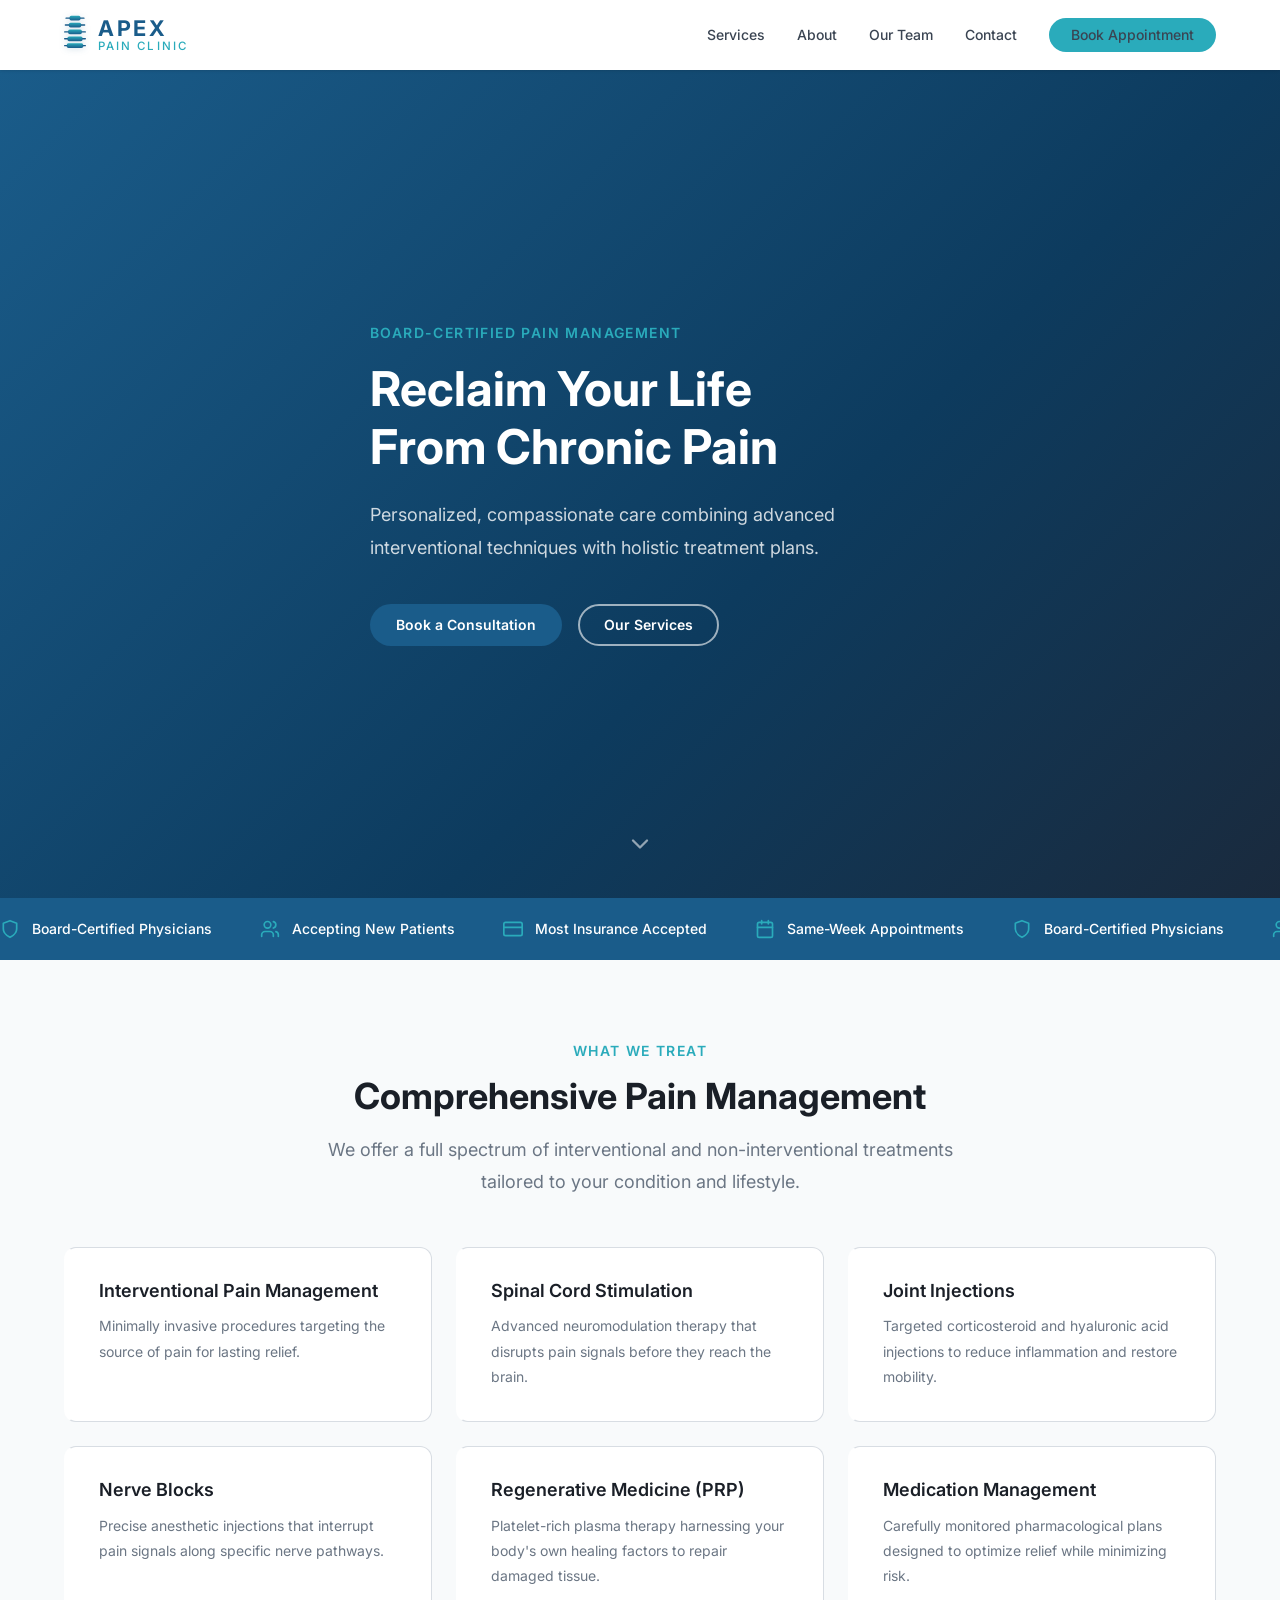
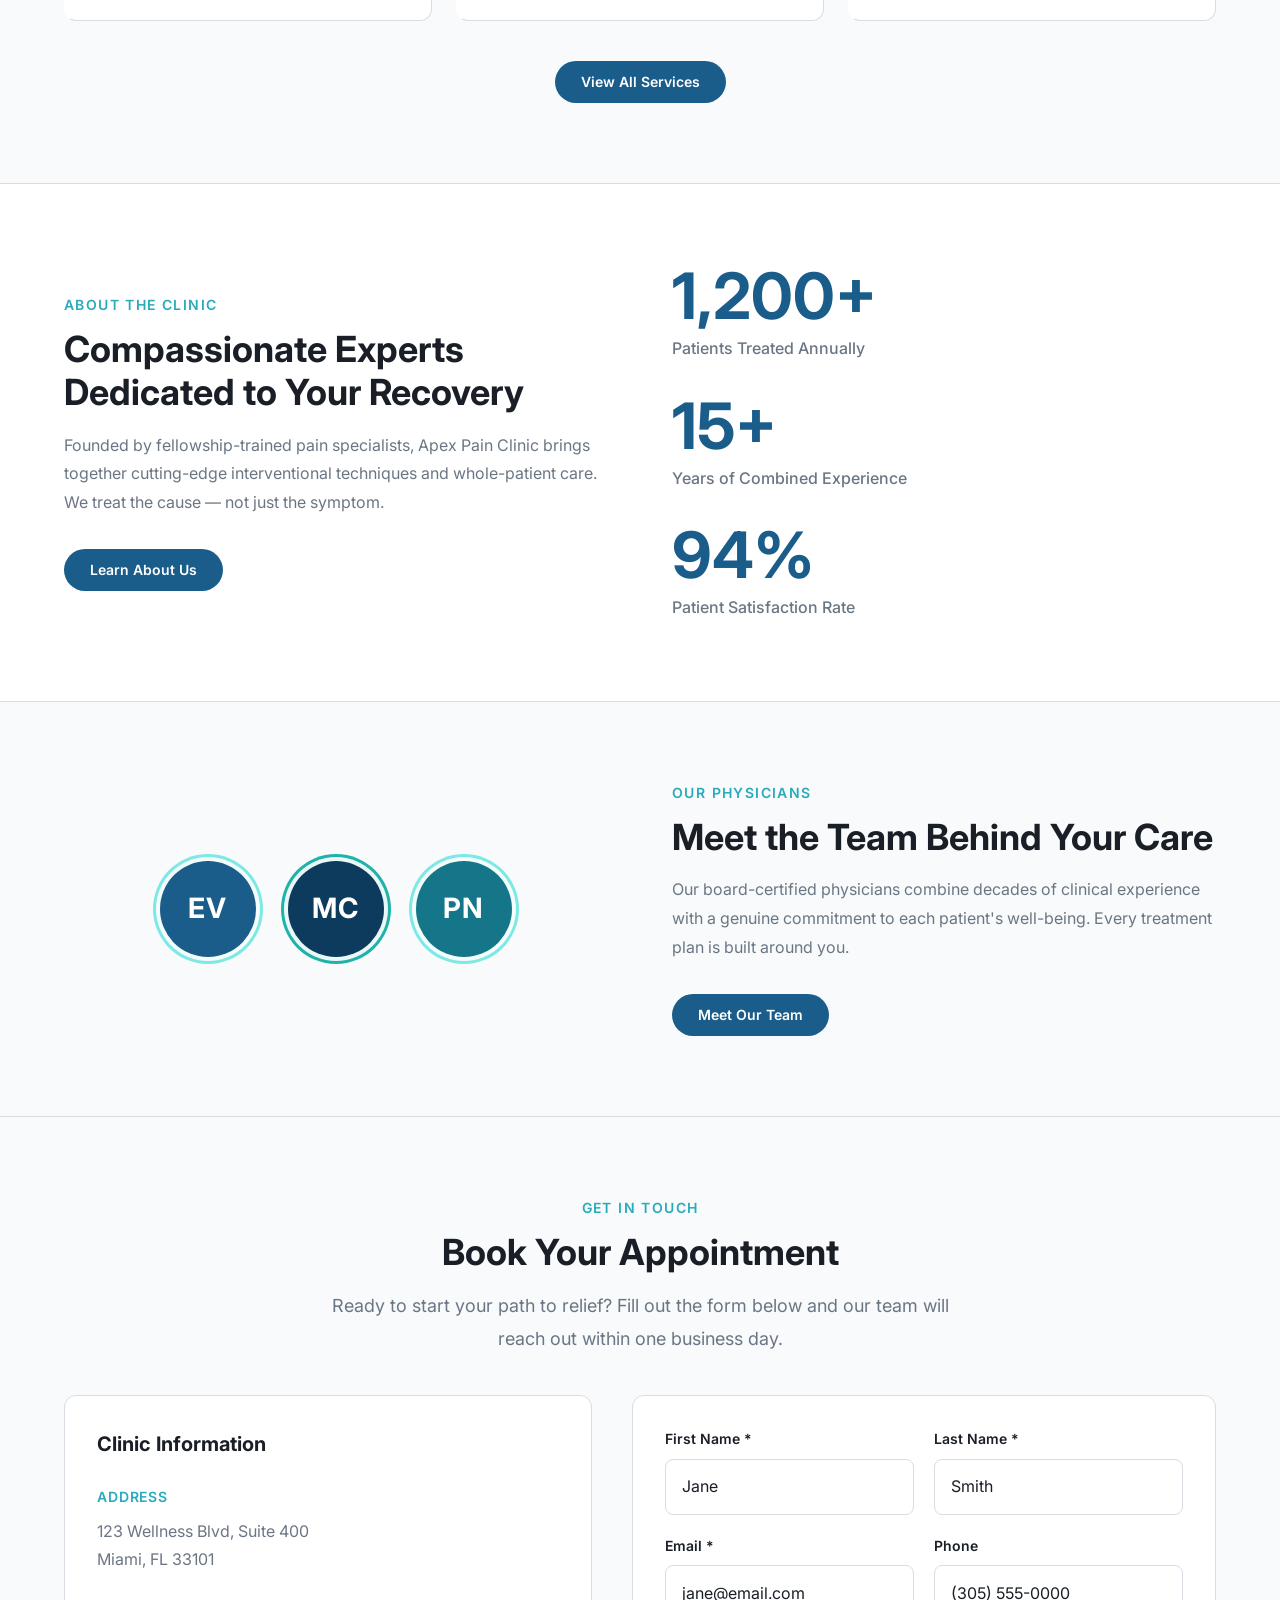
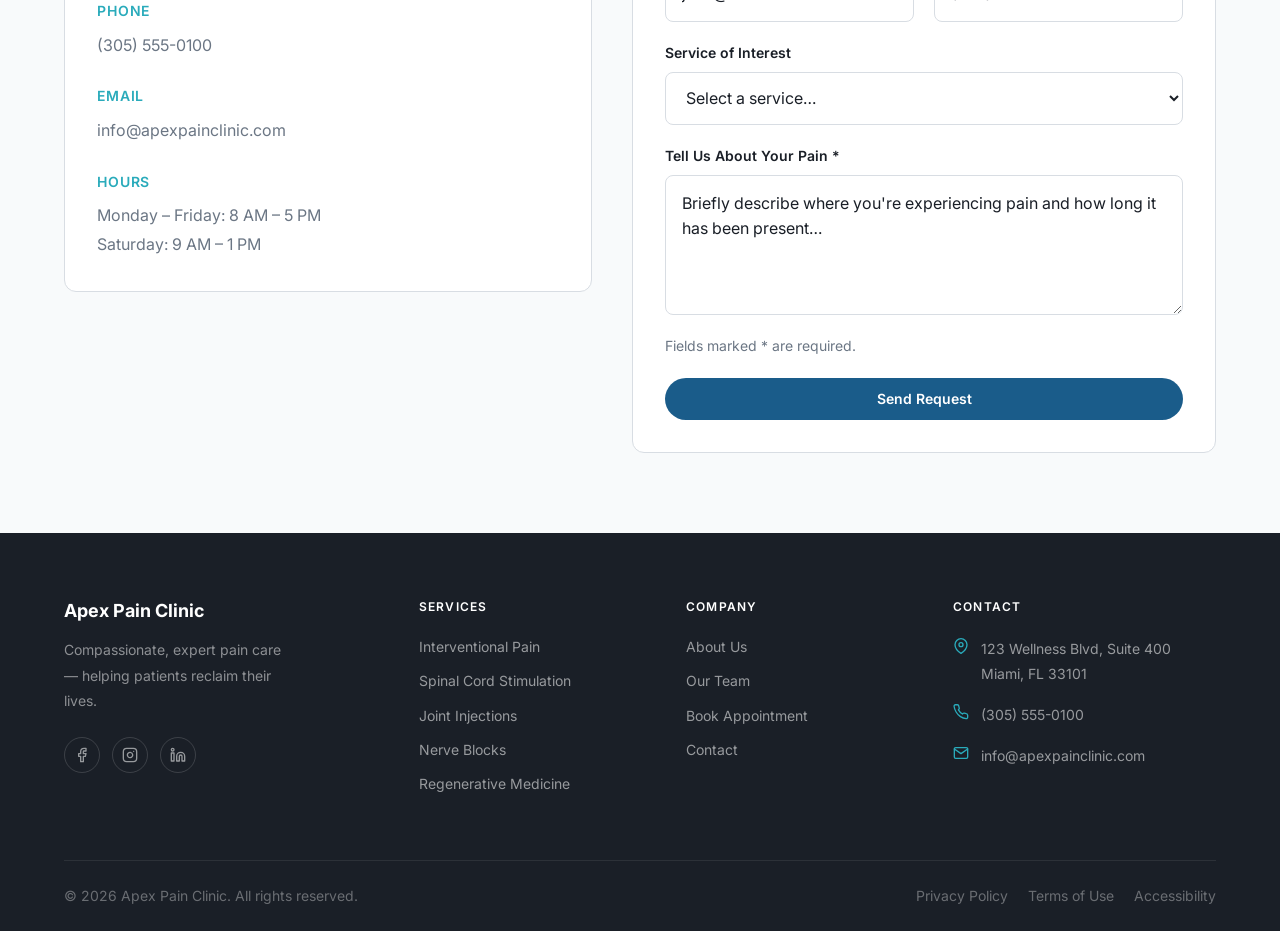
==== commit e128e9dd: "logo: stacked vertebrae column (Option 1) nav mark + axial vertebra (Option 2) favicon" ====
--- a/index.html
+++ b/index.html
@@ -5,8 +5,15 @@
   <meta name="viewport" content="width=device-width, initial-scale=1.0" />
   <meta name="description" content="Apex Pain Clinic – Board-certified pain management combining interventional techniques with holistic care." />
   <title>Apex Pain Clinic</title>
-  <!-- Favicon: spine S-curve mark -->
-  <link rel="icon" type="image/svg+xml" href="data:image/svg+xml,%3Csvg xmlns='http://www.w3.org/2000/svg' viewBox='0 0 32 32'%3E%3Crect width='32' height='32' rx='8' fill='%231a5c8a'/%3E%3Cpath d='M20 4 C20 4 24 4 24 7 C24 10 18 10 18 13 C18 16 24 16 24 19 C24 22 20 22 20 25 C20 28 16 28 16 28' stroke='%237ee8e4' stroke-width='2.5' stroke-linecap='round' fill='none'/%3E%3Cellipse cx='20' cy='4' rx='3.5' ry='2' fill='%23ffffff' opacity='0.9'/%3E%3Cpath d='M16.5 4 L23.5 4' stroke='%231a5c8a' stroke-width='0.8' stroke-linecap='round'/%3E%3Cellipse cx='24' cy='7' rx='3' ry='1.8' fill='%23ffffff' opacity='0.75'/%3E%3Cellipse cx='18' cy='10' rx='3.5' ry='2' fill='%23ffffff' opacity='0.9'/%3E%3Cellipse cx='24' cy='13' rx='3' ry='1.8' fill='%23ffffff' opacity='0.75'/%3E%3Cellipse cx='18' cy='16' rx='3.5' ry='2' fill='%23ffffff' opacity='0.9'/%3E%3Cellipse cx='24' cy='19' rx='3' ry='1.8' fill='%23ffffff' opacity='0.75'/%3E%3Cellipse cx='20' cy='22' rx='3.5' ry='2' fill='%23ffffff' opacity='0.9'/%3E%3Cellipse cx='16' cy='25' rx='3.5' ry='2' fill='%23ffffff' opacity='0.9'/%3E%3Cellipse cx='16' cy='28' rx='3.5' ry='2' fill='%23ffffff' opacity='0.9'/%3E%3C/svg%3E" />
+
+  <!--
+    FAVICON — Option 2: Axial (top-down) cross-section of a vertebra
+    Navy rounded-square tile. White oval body at front. Two white laminar
+    arches curving to a spinous process bump at back. Teal ring + navy hole
+    = spinal canal.
+  -->
+  <link rel="icon" type="image/svg+xml" href="data:image/svg+xml,%3Csvg xmlns='http://www.w3.org/2000/svg' viewBox='0 0 32 32'%3E%3Crect width='32' height='32' rx='7' fill='%231a5c8a'/%3E%3Cellipse cx='16' cy='13' rx='8' ry='6' fill='%23ffffff' opacity='0.95'/%3E%3Cpath d='M8 13 C5 13 3 17 5 21 C7 24 10 25 13 24 C14.5 23.5 15 22 16 22 C17 22 17.5 23.5 19 24 C22 25 25 24 27 21 C29 17 27 13 24 13' stroke='%23ffffff' stroke-width='2.5' stroke-linecap='round' fill='none' opacity='0.9'/%3E%3Cellipse cx='16' cy='26' rx='2.5' ry='2' fill='%23ffffff' opacity='0.85'/%3E%3Ccircle cx='16' cy='18' r='3.2' fill='%232aabbb' opacity='0.9'/%3E%3Ccircle cx='16' cy='18' r='1.8' fill='%231a5c8a'/%3E%3C/svg%3E" />
+
   <link rel="stylesheet" href="css/tokens.css?v=2" />
   <link rel="stylesheet" href="css/style.css?v=2" />
 </head>
@@ -17,87 +24,74 @@
   <header class="site-header" role="banner">
     <nav class="nav container" aria-label="Primary navigation">
 
-      <!-- LOGO: Option B — Spine S-curve silhouette mark -->
+      <!--
+        LOGO — Option 1: Stacked Vertebrae Column (lateral / side view)
+        5 vertebral bodies stacked vertically as rounded rects.
+        Widths increase from cervical (top, narrow) to lumbar (bottom, wide).
+        Horizontal tabs = transverse processes. Thin teal vertical line = spinal canal.
+        White lines in gaps = intervertebral discs.
+        viewBox: 32 × 58
+      -->
       <a class="nav__logo" href="index.html" aria-label="Apex Pain Clinic – Home">
         <span class="nav__logo-emblem" aria-hidden="true">
-          <!--
-            Spine S-curve mark:
-            - Vertical S-path traces the natural cervical-to-lumbar curvature
-            - 5 vertebral body ellipses sit along the curve (disc-space rhythm)
-            - Transverse process stubs extend left/right from each body
-            - Teal gradient runs along the spinal canal center line
-            viewBox: 24 wide × 48 tall — portrait proportion, nav-friendly at ~24px wide
-          -->
           <svg
             class="nav__logo-spine"
             xmlns="http://www.w3.org/2000/svg"
-            viewBox="0 0 28 56"
+            viewBox="0 0 32 58"
             fill="none"
             aria-hidden="true"
           >
             <defs>
-              <!-- Teal-to-blue gradient for the central canal line -->
-              <linearGradient id="spineGrad" x1="0" y1="0" x2="0" y2="1">
-                <stop offset="0%"   stop-color="#7ee8e4"/>
+              <linearGradient id="bodyGrad" x1="0" y1="0" x2="0" y2="1">
+                <stop offset="0%"   stop-color="#2aabbb"/>
                 <stop offset="100%" stop-color="#1a5c8a"/>
               </linearGradient>
+              <linearGradient id="canalGrad" x1="0" y1="0" x2="0" y2="1">
+                <stop offset="0%"   stop-color="#7ee8e4"/>
+                <stop offset="100%" stop-color="#2aabbb"/>
+              </linearGradient>
             </defs>
 
-            <!--
-              S-CURVE CANAL LINE
-              Cervical: curves right (top), Thoracic: curves left (middle), Lumbar: curves right (bottom)
-              Path anchored to vertebra centres below
-            -->
-            <path
-              d="M16 4
-                 C20 4 22 8 20 12
-                 C18 16 10 18 10 22
-                 C10 26 18 28 18 32
-                 C18 36 12 40 12 44
-                 C12 48 14 52 14 52"
-              stroke="url(#spineGrad)"
-              stroke-width="2"
+            <!-- V1 — Cervical (narrowest) -->
+            <rect x="8"  y="1"  width="16" height="7" rx="2.5" fill="url(#bodyGrad)"/>
+            <line x1="8"  y1="4.5" x2="3"  y2="4.5" stroke="#1a5c8a" stroke-width="2" stroke-linecap="round"/>
+            <line x1="24" y1="4.5" x2="29" y2="4.5" stroke="#1a5c8a" stroke-width="2" stroke-linecap="round"/>
+
+            <!-- V2 — Upper thoracic -->
+            <rect x="7"  y="11" width="18" height="7" rx="2.5" fill="url(#bodyGrad)"/>
+            <line x1="7"  y1="14.5" x2="2"  y2="14.5" stroke="#1a5c8a" stroke-width="2" stroke-linecap="round"/>
+            <line x1="25" y1="14.5" x2="30" y2="14.5" stroke="#1a5c8a" stroke-width="2" stroke-linecap="round"/>
+
+            <!-- V3 — Mid thoracic -->
+            <rect x="6"  y="21" width="20" height="7" rx="2.5" fill="url(#bodyGrad)"/>
+            <line x1="6"  y1="24.5" x2="1"  y2="24.5" stroke="#1a5c8a" stroke-width="2" stroke-linecap="round"/>
+            <line x1="26" y1="24.5" x2="31" y2="24.5" stroke="#1a5c8a" stroke-width="2" stroke-linecap="round"/>
+
+            <!-- V4 — Upper lumbar -->
+            <rect x="5"  y="31" width="22" height="7" rx="2.5" fill="url(#bodyGrad)"/>
+            <line x1="5"  y1="34.5" x2="1"  y2="34.5" stroke="#1a5c8a" stroke-width="2" stroke-linecap="round"/>
+            <line x1="27" y1="34.5" x2="31" y2="34.5" stroke="#1a5c8a" stroke-width="2" stroke-linecap="round"/>
+
+            <!-- V5 — Lower lumbar / sacral base (widest) -->
+            <rect x="4"  y="41" width="24" height="7" rx="2.5" fill="url(#bodyGrad)"/>
+            <line x1="4"  y1="44.5" x2="1"  y2="44.5" stroke="#1a5c8a" stroke-width="2" stroke-linecap="round"/>
+            <line x1="28" y1="44.5" x2="31" y2="44.5" stroke="#1a5c8a" stroke-width="2" stroke-linecap="round"/>
+
+            <!-- Spinal canal line — runs through center of all bodies -->
+            <line
+              x1="16" y1="1"
+              x2="16" y2="48"
+              stroke="url(#canalGrad)"
+              stroke-width="1.5"
               stroke-linecap="round"
-              opacity="0.55"
+              opacity="0.7"
             />
 
-            <!--
-              VERTEBRAL BODIES (5 levels — C, T upper, T lower, L upper, L lower)
-              Each: ellipse body + left/right transverse process stubs
-              Bodies follow the S-curve horizontally
-            -->
-
-            <!-- V1 — Cervical (cx 16, cy 4) -->
-            <ellipse cx="16" cy="4"  rx="5.5" ry="2.2" fill="#1a5c8a" opacity="0.9"/>
-            <line x1="10.5" y1="4"  x2="7"   y2="3"   stroke="#1a5c8a" stroke-width="1.4" stroke-linecap="round" opacity="0.6"/>
-            <line x1="21.5" y1="4"  x2="25"  y2="3"   stroke="#1a5c8a" stroke-width="1.4" stroke-linecap="round" opacity="0.6"/>
-
-            <!-- V2 — Upper thoracic (cx 20, cy 14) — curves right -->
-            <ellipse cx="20" cy="14" rx="5"   ry="2.1" fill="#1a5c8a" opacity="0.88"/>
-            <line x1="15"   y1="14" x2="12"  y2="13"  stroke="#1a5c8a" stroke-width="1.3" stroke-linecap="round" opacity="0.55"/>
-            <line x1="25"   y1="14" x2="27.5" y2="13" stroke="#1a5c8a" stroke-width="1.3" stroke-linecap="round" opacity="0.55"/>
-
-            <!-- V3 — Mid-thoracic (cx 10, cy 24) — curves left -->
-            <ellipse cx="10" cy="24" rx="5"   ry="2.1" fill="#1a5c8a" opacity="0.88"/>
-            <line x1="5"    y1="24" x2="2"   y2="23"  stroke="#1a5c8a" stroke-width="1.3" stroke-linecap="round" opacity="0.55"/>
-            <line x1="15"   y1="24" x2="17.5" y2="23" stroke="#1a5c8a" stroke-width="1.3" stroke-linecap="round" opacity="0.55"/>
-
-            <!-- V4 — Lumbar upper (cx 18, cy 34) — curves right -->
-            <ellipse cx="18" cy="34" rx="5.5" ry="2.3" fill="#1a5c8a" opacity="0.9"/>
-            <line x1="12.5" y1="34" x2="9.5"  y2="33" stroke="#1a5c8a" stroke-width="1.4" stroke-linecap="round" opacity="0.6"/>
-            <line x1="23.5" y1="34" x2="26.5" y2="33" stroke="#1a5c8a" stroke-width="1.4" stroke-linecap="round" opacity="0.6"/>
-
-            <!-- V5 — Sacral base (cx 14, cy 44) — returns to center -->
-            <ellipse cx="14" cy="44" rx="6"   ry="2.5" fill="#1a5c8a" opacity="0.9"/>
-            <line x1="8"    y1="44" x2="5"   y2="43"  stroke="#1a5c8a" stroke-width="1.5" stroke-linecap="round" opacity="0.6"/>
-            <line x1="20"   y1="44" x2="23"  y2="43"  stroke="#1a5c8a" stroke-width="1.5" stroke-linecap="round" opacity="0.6"/>
-
-            <!-- Teal highlight dot on each vertebral canal centre -->
-            <circle cx="16" cy="4"  r="1.1" fill="#2AABBB" opacity="0.9"/>
-            <circle cx="20" cy="14" r="1.1" fill="#2AABBB" opacity="0.9"/>
-            <circle cx="10" cy="24" r="1.1" fill="#2AABBB" opacity="0.9"/>
-            <circle cx="18" cy="34" r="1.1" fill="#2AABBB" opacity="0.9"/>
-            <circle cx="14" cy="44" r="1.1" fill="#2AABBB" opacity="0.9"/>
+            <!-- Disc spaces — white hint lines between vertebrae -->
+            <line x1="9"  y1="9"  x2="23" y2="9"  stroke="white" stroke-width="1" opacity="0.35"/>
+            <line x1="8"  y1="19" x2="24" y2="19" stroke="white" stroke-width="1" opacity="0.35"/>
+            <line x1="7"  y1="29" x2="25" y2="29" stroke="white" stroke-width="1" opacity="0.35"/>
+            <line x1="6"  y1="39" x2="26" y2="39" stroke="white" stroke-width="1" opacity="0.35"/>
 
           </svg>
         </span>
--- a/css/style.css
+++ b/css/style.css
@@ -116,7 +116,7 @@
   gap: var(--space-8);
 }
 
-/* --- Option C Logo: Horizontal Emblem --- */
+/* --- Logo: Horizontal Emblem + Wordmark --- */
 .nav__logo {
   display: inline-flex;
   align-items: center;
@@ -132,20 +132,21 @@
   border-radius: var(--radius-sm);
 }
 
-/* Vertebra SVG icon */
 .nav__logo-emblem {
   display: flex;
   align-items: center;
   flex-shrink: 0;
 }
-.nav__logo-vertebra {
-  width: 52px;
-  height: auto;
+
+/* Option B — Spine S-curve: portrait SVG (28×56 viewBox) */
+.nav__logo-spine {
+  width: 22px;      /* narrow portrait mark — 44px tall at 1:2 ratio */
+  height: 44px;
   display: block;
   filter: drop-shadow(0 1px 3px rgba(26,92,138,0.18));
   transition: filter var(--transition-fast);
 }
-.nav__logo:hover .nav__logo-vertebra {
+.nav__logo:hover .nav__logo-spine {
   filter: drop-shadow(0 2px 6px rgba(42,171,187,0.35));
 }
 
@@ -678,7 +679,8 @@
   .doctor-card__body { padding: var(--space-4); }
   .footer__main { grid-template-columns: 1fr; gap: var(--space-8); padding-block: var(--space-10); }
   .footer__bottom { flex-direction: column; align-items: flex-start; gap: var(--space-3); }
-  .nav__logo-vertebra { width: 40px; }
+  /* Spine logo mobile scale */
+  .nav__logo-spine { width: 18px; height: 36px; }
   .nav__logo-apex { font-size: 1.15rem; }
   .nav__logo-sub { font-size: 0.65rem; }
 }
@@ -688,7 +690,7 @@
    ============================================= */
 @media (max-width: 480px) {
   .nav__logo { gap: var(--space-2); }
-  .nav__logo-vertebra { width: 34px; }
+  .nav__logo-spine { width: 15px; height: 30px; }
   .nav__logo-apex { font-size: 1rem; letter-spacing: 0.09em; }
   .nav__logo-sub { font-size: 0.6rem; letter-spacing: 0.14em; }
   .hero { min-height: 70vh; }
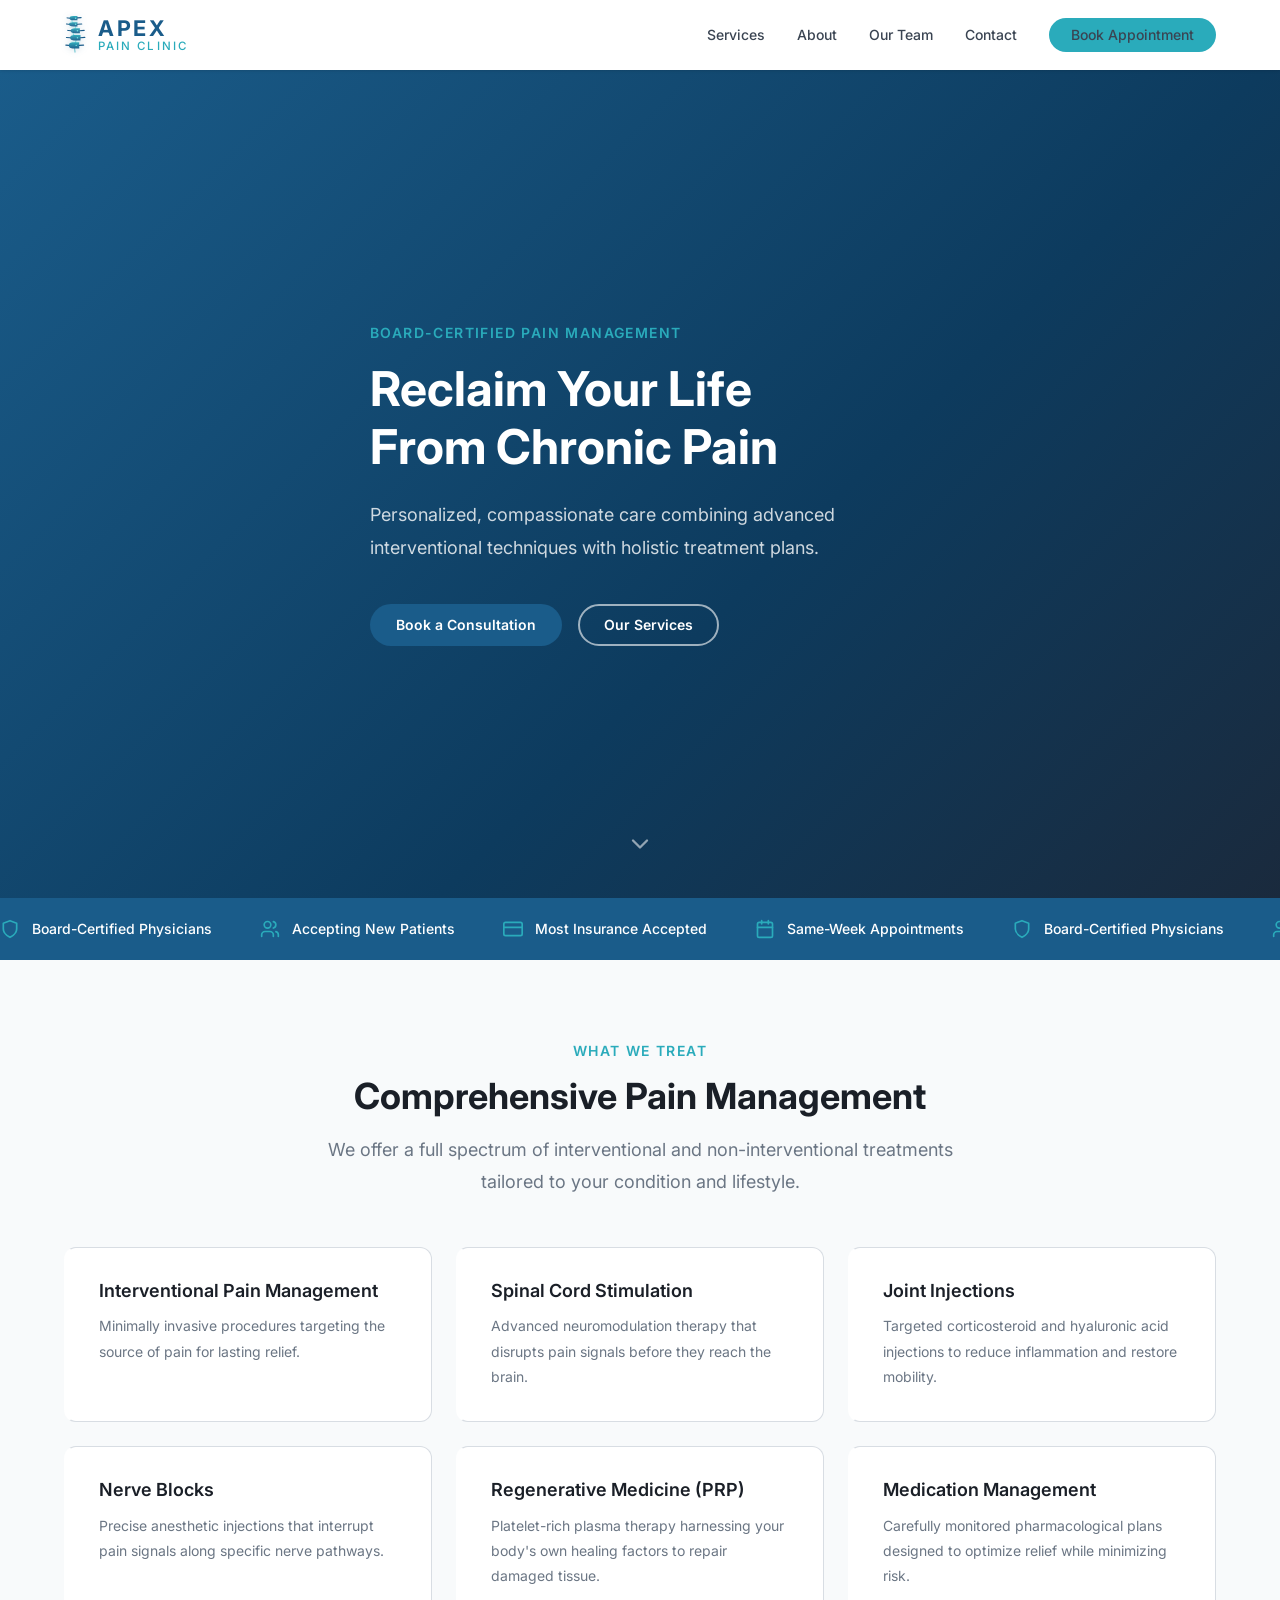
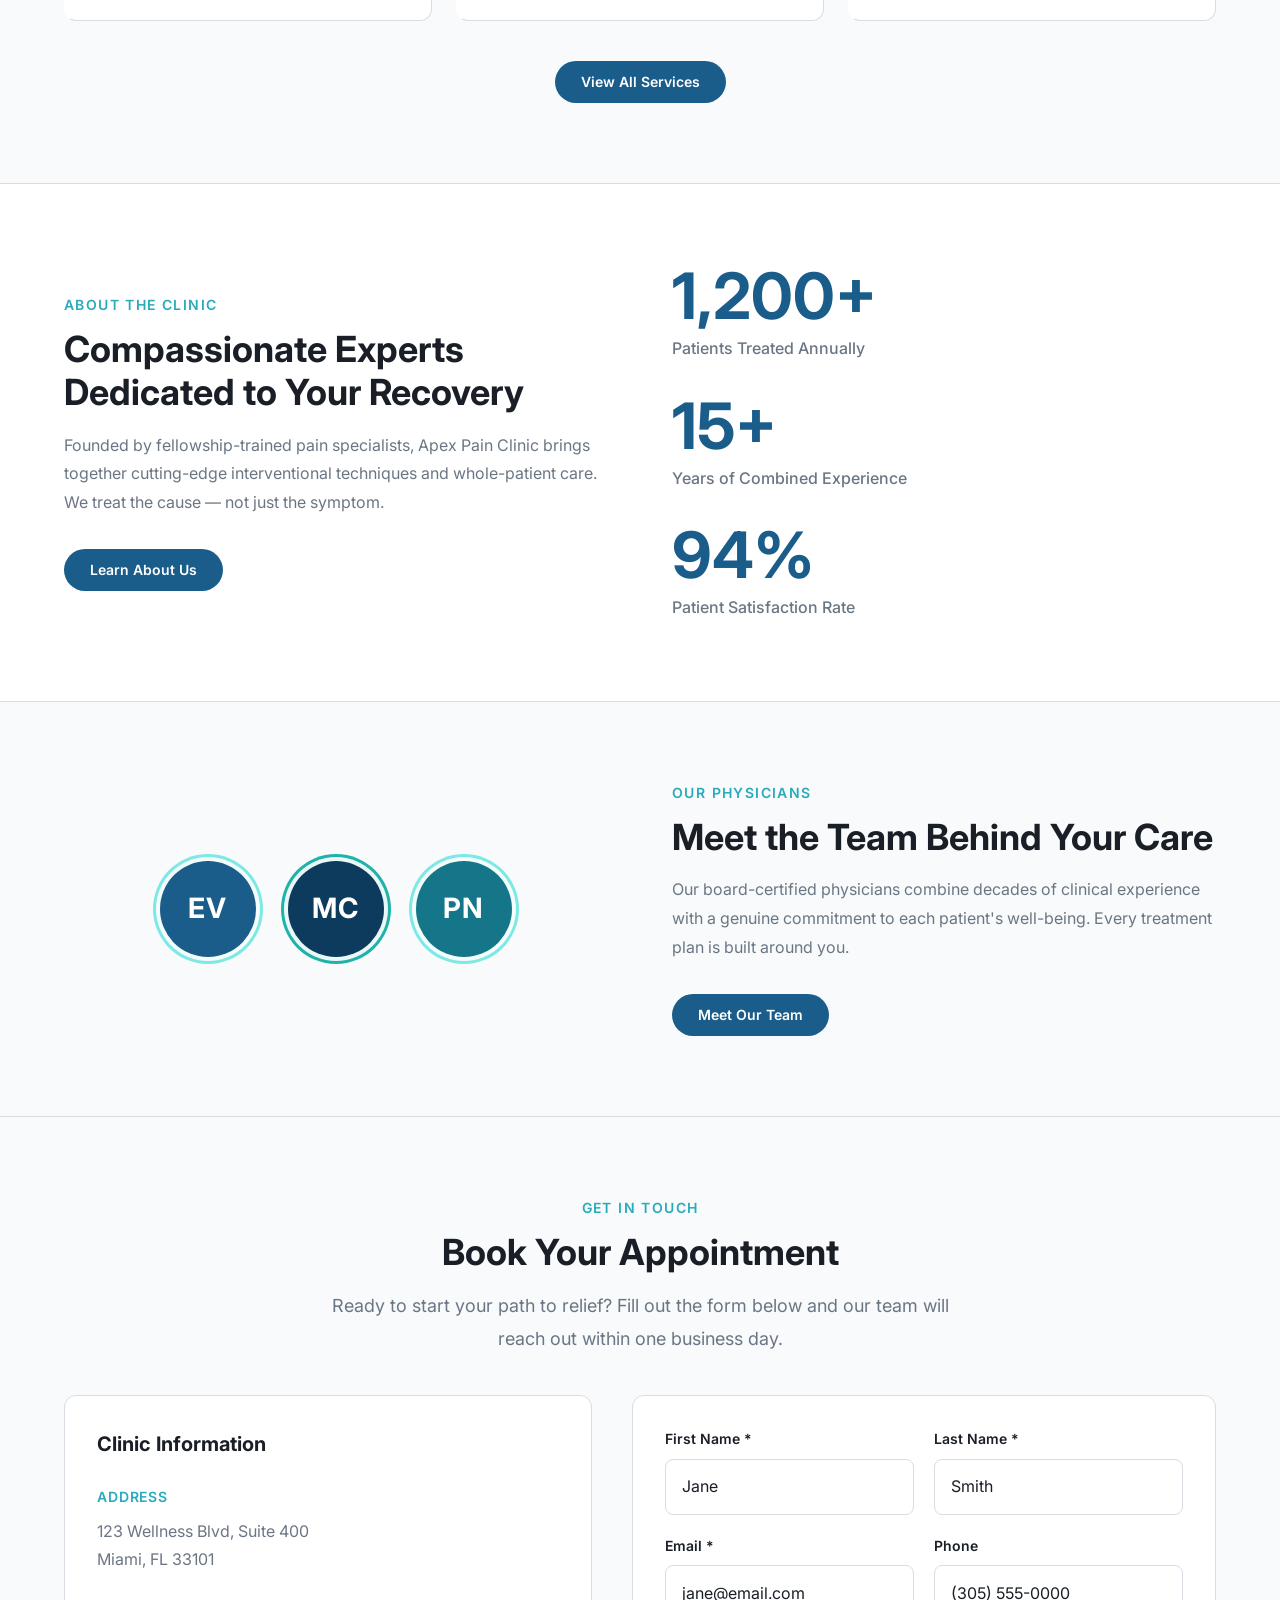
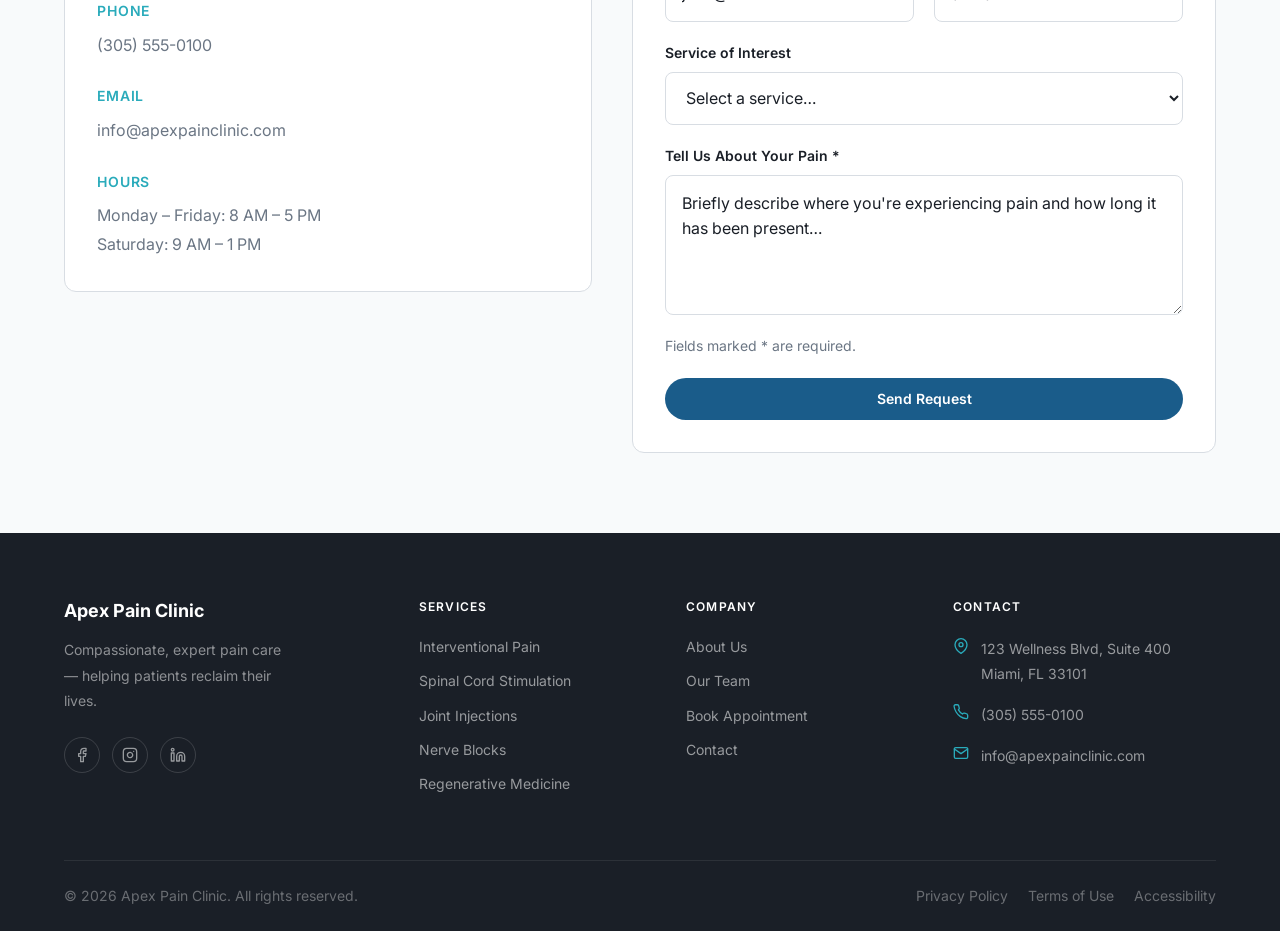
==== commit c38118cb: "logo: Option A — S-curve column, convex vertebral bodies, spinous process spikes, lordosis/kyphosis " ====
--- a/index.html
+++ b/index.html
@@ -6,12 +6,7 @@
   <meta name="description" content="Apex Pain Clinic – Board-certified pain management combining interventional techniques with holistic care." />
   <title>Apex Pain Clinic</title>
 
-  <!--
-    FAVICON — Option 2: Axial (top-down) cross-section of a vertebra
-    Navy rounded-square tile. White oval body at front. Two white laminar
-    arches curving to a spinous process bump at back. Teal ring + navy hole
-    = spinal canal.
-  -->
+  <!-- FAVICON — Option 2: Axial vertebra cross-section on navy tile -->
   <link rel="icon" type="image/svg+xml" href="data:image/svg+xml,%3Csvg xmlns='http://www.w3.org/2000/svg' viewBox='0 0 32 32'%3E%3Crect width='32' height='32' rx='7' fill='%231a5c8a'/%3E%3Cellipse cx='16' cy='13' rx='8' ry='6' fill='%23ffffff' opacity='0.95'/%3E%3Cpath d='M8 13 C5 13 3 17 5 21 C7 24 10 25 13 24 C14.5 23.5 15 22 16 22 C17 22 17.5 23.5 19 24 C22 25 25 24 27 21 C29 17 27 13 24 13' stroke='%23ffffff' stroke-width='2.5' stroke-linecap='round' fill='none' opacity='0.9'/%3E%3Cellipse cx='16' cy='26' rx='2.5' ry='2' fill='%23ffffff' opacity='0.85'/%3E%3Ccircle cx='16' cy='18' r='3.2' fill='%232aabbb' opacity='0.9'/%3E%3Ccircle cx='16' cy='18' r='1.8' fill='%231a5c8a'/%3E%3C/svg%3E" />
 
   <link rel="stylesheet" href="css/tokens.css?v=2" />
@@ -25,73 +20,130 @@
     <nav class="nav container" aria-label="Primary navigation">
 
       <!--
-        LOGO — Option 1: Stacked Vertebrae Column (lateral / side view)
-        5 vertebral bodies stacked vertically as rounded rects.
-        Widths increase from cervical (top, narrow) to lumbar (bottom, wide).
-        Horizontal tabs = transverse processes. Thin teal vertical line = spinal canal.
-        White lines in gaps = intervertebral discs.
-        viewBox: 32 × 58
+        LOGO — Option A: S-Curve Spine Column
+        ───────────────────────────────────────────
+        Five vertebral bodies drawn as convex paths (bowed anterior face),
+        each drifting along a natural S-curve:
+          - Cervical (top 2): lean left — cervical lordosis
+          - Thoracic (middle): straight/lean right — thoracic kyphosis
+          - Lumbar (bottom 2): lean left — lumbar lordosis
+        Each body has a short spinous process spike projecting right.
+        Thin teal S-curve canal line weaves behind the bodies.
+        Disc-space gaps (3px) between each body.
+        Transverse process nubs extend left from each body.
+        viewBox: 36 wide × 62 tall
       -->
       <a class="nav__logo" href="index.html" aria-label="Apex Pain Clinic – Home">
         <span class="nav__logo-emblem" aria-hidden="true">
           <svg
             class="nav__logo-spine"
             xmlns="http://www.w3.org/2000/svg"
-            viewBox="0 0 32 58"
+            viewBox="0 0 36 64"
             fill="none"
             aria-hidden="true"
           >
             <defs>
-              <linearGradient id="bodyGrad" x1="0" y1="0" x2="0" y2="1">
-                <stop offset="0%"   stop-color="#2aabbb"/>
+              <linearGradient id="vbGrad" x1="0" y1="0" x2="0" y2="1">
+                <stop offset="0%"  stop-color="#2aabbb"/>
                 <stop offset="100%" stop-color="#1a5c8a"/>
               </linearGradient>
-              <linearGradient id="canalGrad" x1="0" y1="0" x2="0" y2="1">
-                <stop offset="0%"   stop-color="#7ee8e4"/>
+              <linearGradient id="cGrad" x1="0" y1="0" x2="0" y2="1">
+                <stop offset="0%"  stop-color="#7ee8e4"/>
                 <stop offset="100%" stop-color="#2aabbb"/>
               </linearGradient>
             </defs>
 
-            <!-- V1 — Cervical (narrowest) -->
-            <rect x="8"  y="1"  width="16" height="7" rx="2.5" fill="url(#bodyGrad)"/>
-            <line x1="8"  y1="4.5" x2="3"  y2="4.5" stroke="#1a5c8a" stroke-width="2" stroke-linecap="round"/>
-            <line x1="24" y1="4.5" x2="29" y2="4.5" stroke="#1a5c8a" stroke-width="2" stroke-linecap="round"/>
-
-            <!-- V2 — Upper thoracic -->
-            <rect x="7"  y="11" width="18" height="7" rx="2.5" fill="url(#bodyGrad)"/>
-            <line x1="7"  y1="14.5" x2="2"  y2="14.5" stroke="#1a5c8a" stroke-width="2" stroke-linecap="round"/>
-            <line x1="25" y1="14.5" x2="30" y2="14.5" stroke="#1a5c8a" stroke-width="2" stroke-linecap="round"/>
-
-            <!-- V3 — Mid thoracic -->
-            <rect x="6"  y="21" width="20" height="7" rx="2.5" fill="url(#bodyGrad)"/>
-            <line x1="6"  y1="24.5" x2="1"  y2="24.5" stroke="#1a5c8a" stroke-width="2" stroke-linecap="round"/>
-            <line x1="26" y1="24.5" x2="31" y2="24.5" stroke="#1a5c8a" stroke-width="2" stroke-linecap="round"/>
-
-            <!-- V4 — Upper lumbar -->
-            <rect x="5"  y="31" width="22" height="7" rx="2.5" fill="url(#bodyGrad)"/>
-            <line x1="5"  y1="34.5" x2="1"  y2="34.5" stroke="#1a5c8a" stroke-width="2" stroke-linecap="round"/>
-            <line x1="27" y1="34.5" x2="31" y2="34.5" stroke="#1a5c8a" stroke-width="2" stroke-linecap="round"/>
-
-            <!-- V5 — Lower lumbar / sacral base (widest) -->
-            <rect x="4"  y="41" width="24" height="7" rx="2.5" fill="url(#bodyGrad)"/>
-            <line x1="4"  y1="44.5" x2="1"  y2="44.5" stroke="#1a5c8a" stroke-width="2" stroke-linecap="round"/>
-            <line x1="28" y1="44.5" x2="31" y2="44.5" stroke="#1a5c8a" stroke-width="2" stroke-linecap="round"/>
-
-            <!-- Spinal canal line — runs through center of all bodies -->
-            <line
-              x1="16" y1="1"
-              x2="16" y2="48"
-              stroke="url(#canalGrad)"
-              stroke-width="1.5"
+            <!--
+              SPINAL CANAL S-CURVE
+              Drawn first (behind bodies).
+              Cervical: curves left (anterior convexity left)
+              Thoracic: curves right
+              Lumbar: curves left again
+              Path runs top-center to bottom-center with natural spinal curvature.
+            -->
+            <path
+              d="M19 2
+                 C17 2 13 5 13 9
+                 C13 13 19 15 19 19
+                 C19 23 15 25 15 29
+                 C15 33 20 35 20 39
+                 C20 43 17 46 17 50
+                 C17 54 18 58 18 60"
+              stroke="url(#cGrad)"
+              stroke-width="1.8"
               stroke-linecap="round"
-              opacity="0.7"
+              opacity="0.65"
             />
 
-            <!-- Disc spaces — white hint lines between vertebrae -->
-            <line x1="9"  y1="9"  x2="23" y2="9"  stroke="white" stroke-width="1" opacity="0.35"/>
-            <line x1="8"  y1="19" x2="24" y2="19" stroke="white" stroke-width="1" opacity="0.35"/>
-            <line x1="7"  y1="29" x2="25" y2="29" stroke="white" stroke-width="1" opacity="0.35"/>
-            <line x1="6"  y1="39" x2="26" y2="39" stroke="white" stroke-width="1" opacity="0.35"/>
+            <!--
+              VERTEBRAL BODIES
+              Each body is a filled path: convex anterior face (left side bowed left),
+              flat/slightly concave posterior face (right side).
+              Bodies follow the S-curve x-positions:
+                V1 cervical:  cx ~13, cy 4
+                V2 cervical:  cx ~13, cy 12
+                V3 thoracic:  cx ~18, cy 21  (shifts right)
+                V4 lumbar:    cx ~19, cy 31  (stays right)
+                V5 lumbar:    cx ~17, cy 42  (shifts back left)
+
+              Body shape per vertebra (path):
+                Top-left → top-right (flat top)
+                Top-right → bottom-right (flat/slight concave posterior)
+                Bottom-right → bottom-left (flat bottom)
+                Bottom-left → top-left (convex anterior, bezier bulge left)
+
+              Spinous process: short line/path projecting right from posterior face midpoint.
+              Transverse process: short nub projecting left from anterior face midpoint.
+              Disc space: implicit in the 3px gap between bodies.
+            -->
+
+            <!-- V1 — Cervical 1 (leans left, narrow) -->
+            <!-- Body: x 7–22, y 1–8 — anterior left, posterior right -->
+            <path d="M22 1 L22 8 L15 8 C11 8 9 6.5 9 4.5 C9 2.5 11 1 15 1 Z"
+              fill="url(#vbGrad)" opacity="0.95"/>
+            <!-- Spinous process (projects right from posterior) -->
+            <path d="M22 4 L28 3.5" stroke="#1a5c8a" stroke-width="1.8" stroke-linecap="round"/>
+            <!-- Transverse process nub (projects left) -->
+            <path d="M9 4.5 L5 4" stroke="#1a5c8a" stroke-width="1.6" stroke-linecap="round"/>
+            <!-- Disc space below V1 -->
+            <line x1="10" y1="9.5" x2="22" y2="9.5" stroke="#7ee8e4" stroke-width="0.8" opacity="0.45"/>
+
+            <!-- V2 — Cervical 2 (still leans left, slightly wider) -->
+            <path d="M22 11 L22 18 L15 18 C10 18 8 16.5 8 14.5 C8 12.5 10 11 15 11 Z"
+              fill="url(#vbGrad)" opacity="0.93"/>
+            <path d="M22 14.5 L29 14" stroke="#1a5c8a" stroke-width="1.8" stroke-linecap="round"/>
+            <path d="M8 14.5 L4 14" stroke="#1a5c8a" stroke-width="1.6" stroke-linecap="round"/>
+            <line x1="9" y1="19.5" x2="22" y2="19.5" stroke="#7ee8e4" stroke-width="0.8" opacity="0.45"/>
+
+            <!-- V3 — Thoracic (shifts right, wider, more kyphosis) -->
+            <path d="M26 21 L26 29 L18 29 C13 29 11 27 11 25 C11 23 13 21 18 21 Z"
+              fill="url(#vbGrad)" opacity="0.92"/>
+            <path d="M26 25 L33 24.5" stroke="#1a5c8a" stroke-width="1.8" stroke-linecap="round"/>
+            <path d="M11 25 L6 24.5" stroke="#1a5c8a" stroke-width="1.6" stroke-linecap="round"/>
+            <line x1="12" y1="30.5" x2="26" y2="30.5" stroke="#7ee8e4" stroke-width="0.8" opacity="0.45"/>
+
+            <!-- V4 — Lumbar upper (wide, shifts slightly left, tall body) -->
+            <path d="M27 32 L27 41 L18 41 C12 41 10 39 10 36.5 C10 34 12 32 18 32 Z"
+              fill="url(#vbGrad)" opacity="0.94"/>
+            <path d="M27 36.5 L34 36" stroke="#1a5c8a" stroke-width="2" stroke-linecap="round"/>
+            <path d="M10 36.5 L4 36" stroke="#1a5c8a" stroke-width="1.8" stroke-linecap="round"/>
+            <line x1="11" y1="42.5" x2="27" y2="42.5" stroke="#7ee8e4" stroke-width="0.8" opacity="0.45"/>
+
+            <!-- V5 — Lumbar lower / sacral base (widest, returns left) -->
+            <path d="M25 44 L25 54 L16 54 C10 54 8 52 8 49 C8 46 10 44 16 44 Z"
+              fill="url(#vbGrad)" opacity="0.96"/>
+            <path d="M25 49 L32 48.5" stroke="#1a5c8a" stroke-width="2" stroke-linecap="round"/>
+            <path d="M8 49 L3 48.5" stroke="#1a5c8a" stroke-width="1.8" stroke-linecap="round"/>
+
+            <!--
+              HIGHLIGHT DOTS on each body's canal point
+              (where the teal canal line intersects each vertebral body center)
+            -->
+            <circle cx="19" cy="4.5"  r="1.2" fill="#7ee8e4" opacity="0.9"/>
+            <circle cx="19" cy="14.5" r="1.2" fill="#7ee8e4" opacity="0.9"/>
+            <circle cx="22" cy="25"   r="1.2" fill="#7ee8e4" opacity="0.9"/>
+            <circle cx="22" cy="36.5" r="1.2" fill="#7ee8e4" opacity="0.9"/>
+            <circle cx="20" cy="49"   r="1.2" fill="#7ee8e4" opacity="0.9"/>
 
           </svg>
         </span>
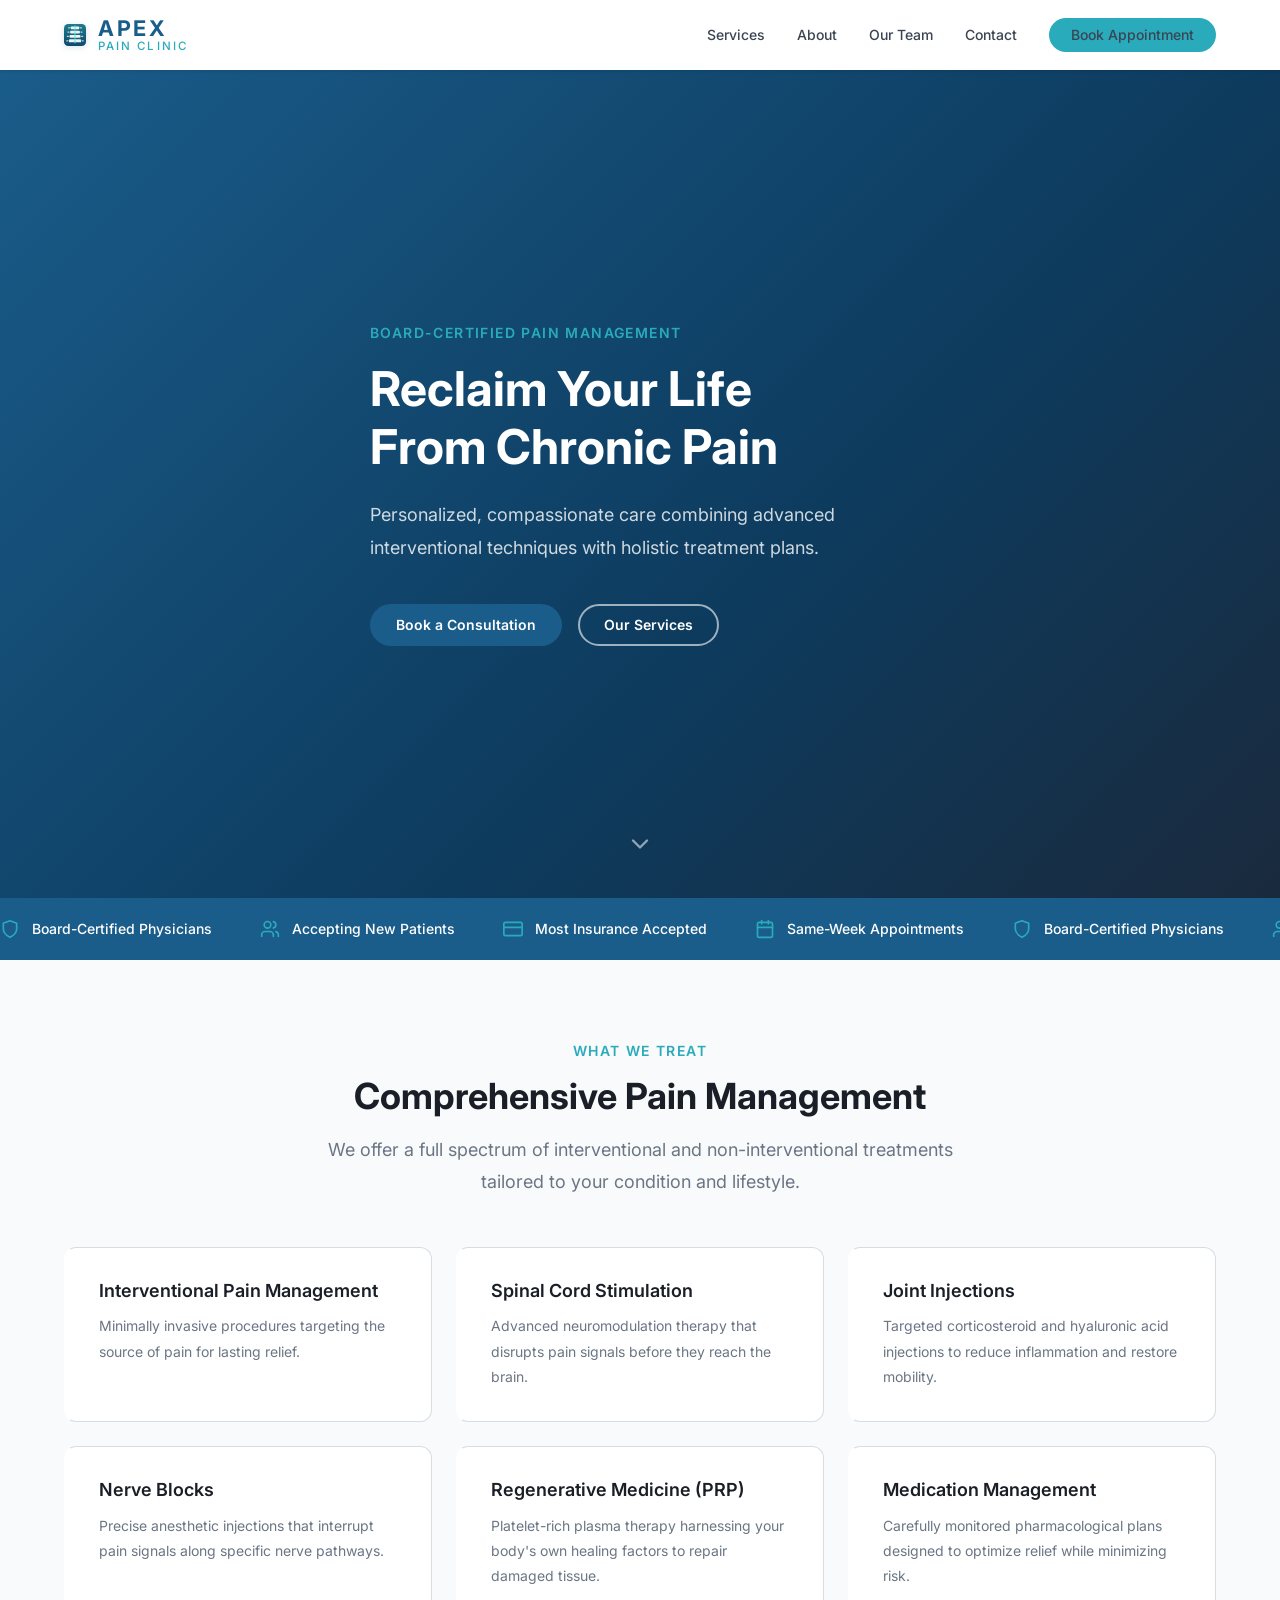
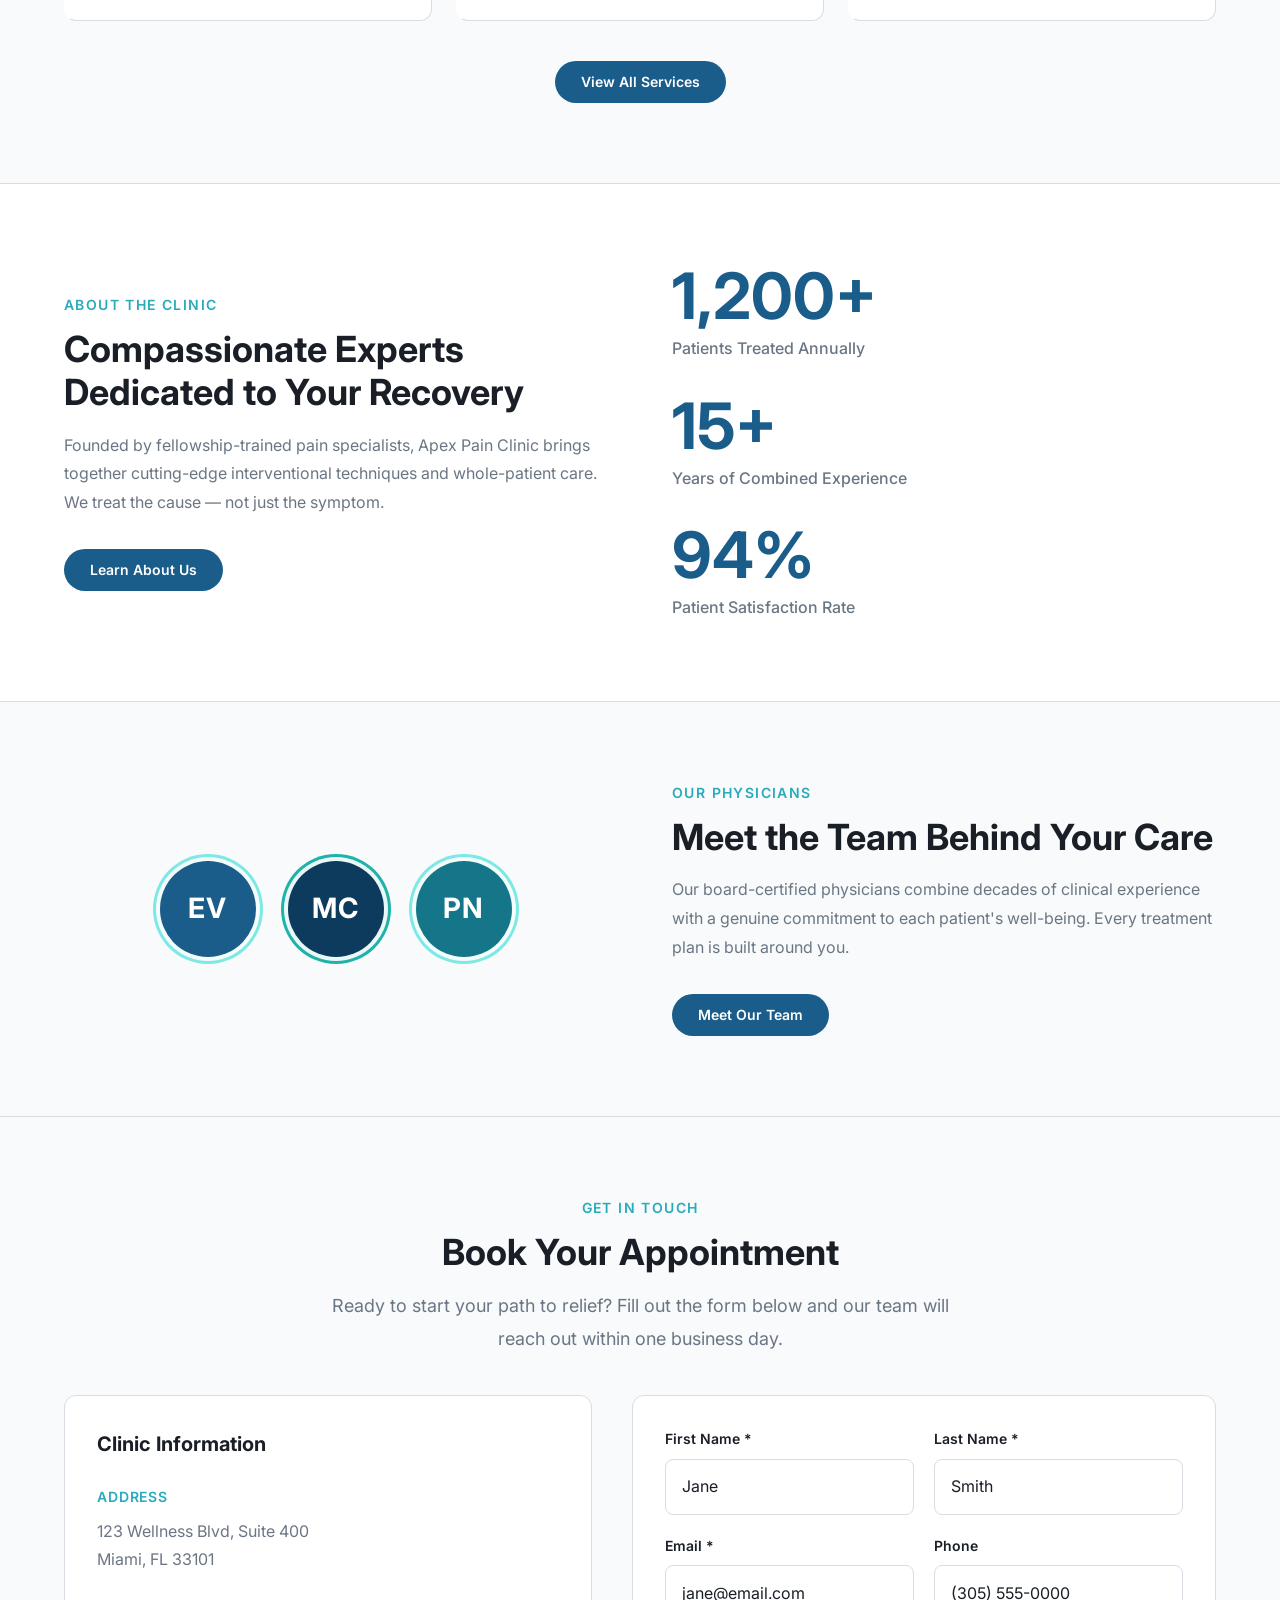
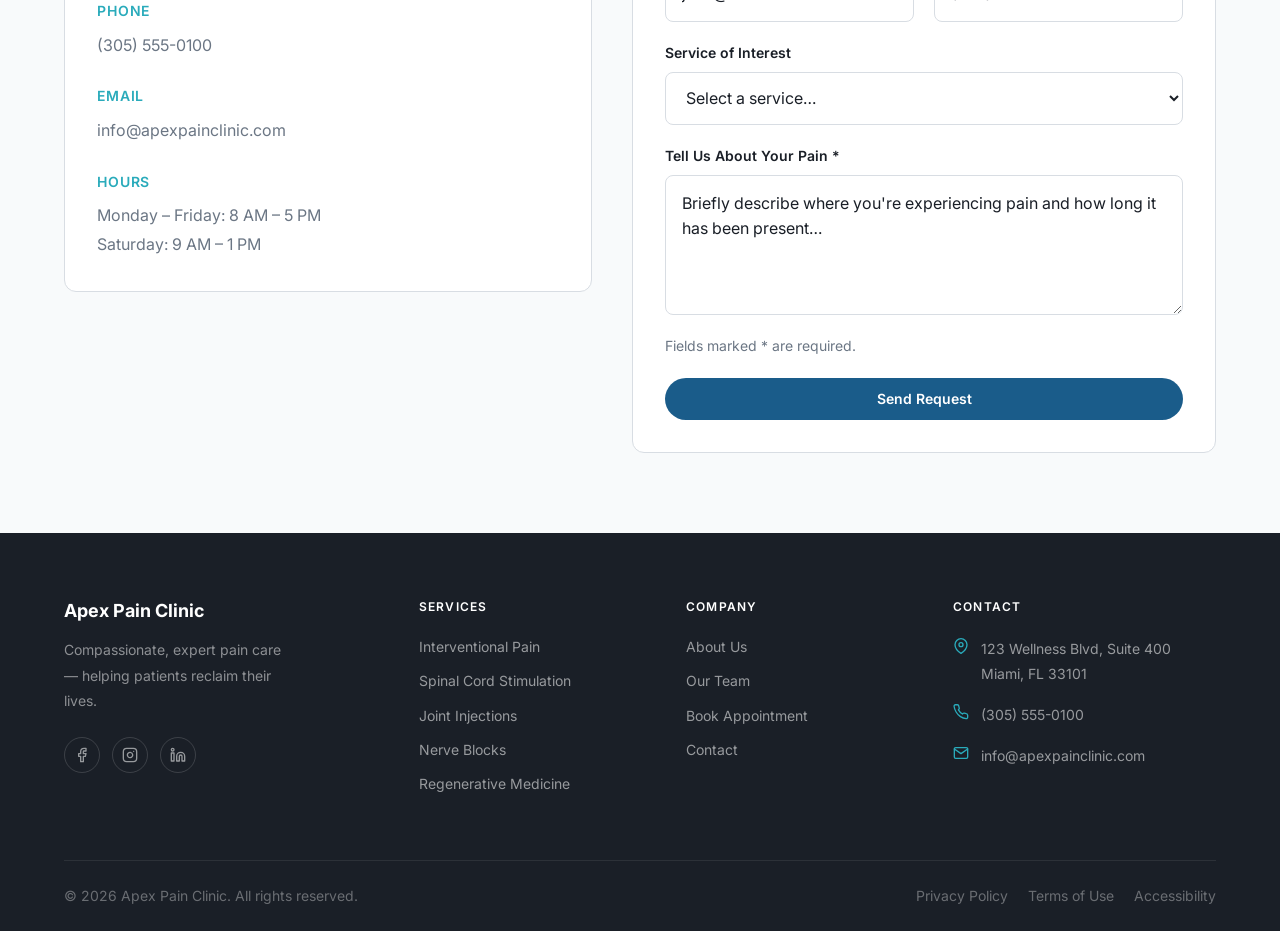
==== commit 423ea5fa: "logo: clean geometric spine mark — teal tile, stacked vertebrae rects, canal line, symmetric nubs" ====
--- a/index.html
+++ b/index.html
@@ -6,7 +6,6 @@
   <meta name="description" content="Apex Pain Clinic – Board-certified pain management combining interventional techniques with holistic care." />
   <title>Apex Pain Clinic</title>
 
-  <!-- FAVICON — Option 2: Axial vertebra cross-section on navy tile -->
   <link rel="icon" type="image/svg+xml" href="data:image/svg+xml,%3Csvg xmlns='http://www.w3.org/2000/svg' viewBox='0 0 32 32'%3E%3Crect width='32' height='32' rx='7' fill='%231a5c8a'/%3E%3Cellipse cx='16' cy='13' rx='8' ry='6' fill='%23ffffff' opacity='0.95'/%3E%3Cpath d='M8 13 C5 13 3 17 5 21 C7 24 10 25 13 24 C14.5 23.5 15 22 16 22 C17 22 17.5 23.5 19 24 C22 25 25 24 27 21 C29 17 27 13 24 13' stroke='%23ffffff' stroke-width='2.5' stroke-linecap='round' fill='none' opacity='0.9'/%3E%3Cellipse cx='16' cy='26' rx='2.5' ry='2' fill='%23ffffff' opacity='0.85'/%3E%3Ccircle cx='16' cy='18' r='3.2' fill='%232aabbb' opacity='0.9'/%3E%3Ccircle cx='16' cy='18' r='1.8' fill='%231a5c8a'/%3E%3C/svg%3E" />
 
   <link rel="stylesheet" href="css/tokens.css?v=2" />
@@ -20,130 +19,59 @@
     <nav class="nav container" aria-label="Primary navigation">
 
       <!--
-        LOGO — Option A: S-Curve Spine Column
-        ───────────────────────────────────────────
-        Five vertebral bodies drawn as convex paths (bowed anterior face),
-        each drifting along a natural S-curve:
-          - Cervical (top 2): lean left — cervical lordosis
-          - Thoracic (middle): straight/lean right — thoracic kyphosis
-          - Lumbar (bottom 2): lean left — lumbar lordosis
-        Each body has a short spinous process spike projecting right.
-        Thin teal S-curve canal line weaves behind the bodies.
-        Disc-space gaps (3px) between each body.
-        Transverse process nubs extend left from each body.
-        viewBox: 36 wide × 62 tall
+        LOGO — Geometric Spine Mark
+        ───────────────────────────────
+        A square tile (navy→teal gradient, rounded corners) containing:
+          • 4 white rounded-rect vertebral bodies, stacked with clean gaps
+          • Widths increase slightly top→bottom (cervical to lumbar)
+          • Teal vertical canal line running through all bodies
+          • Short symmetric nubs (transverse processes) left & right of each body
+        Reads clearly at 36px. Scalable. Not over-complex.
+        viewBox: 36 × 36 (square tile)
       -->
       <a class="nav__logo" href="index.html" aria-label="Apex Pain Clinic – Home">
         <span class="nav__logo-emblem" aria-hidden="true">
           <svg
             class="nav__logo-spine"
             xmlns="http://www.w3.org/2000/svg"
-            viewBox="0 0 36 64"
+            viewBox="0 0 36 36"
             fill="none"
             aria-hidden="true"
           >
             <defs>
-              <linearGradient id="vbGrad" x1="0" y1="0" x2="0" y2="1">
-                <stop offset="0%"  stop-color="#2aabbb"/>
-                <stop offset="100%" stop-color="#1a5c8a"/>
-              </linearGradient>
-              <linearGradient id="cGrad" x1="0" y1="0" x2="0" y2="1">
-                <stop offset="0%"  stop-color="#7ee8e4"/>
-                <stop offset="100%" stop-color="#2aabbb"/>
+              <linearGradient id="tileGrad" x1="0" y1="0" x2="0" y2="1">
+                <stop offset="0%"  stop-color="#1e7a8c"/>
+                <stop offset="100%" stop-color="#0e4a6e"/>
               </linearGradient>
             </defs>
 
-            <!--
-              SPINAL CANAL S-CURVE
-              Drawn first (behind bodies).
-              Cervical: curves left (anterior convexity left)
-              Thoracic: curves right
-              Lumbar: curves left again
-              Path runs top-center to bottom-center with natural spinal curvature.
-            -->
-            <path
-              d="M19 2
-                 C17 2 13 5 13 9
-                 C13 13 19 15 19 19
-                 C19 23 15 25 15 29
-                 C15 33 20 35 20 39
-                 C20 43 17 46 17 50
-                 C17 54 18 58 18 60"
-              stroke="url(#cGrad)"
-              stroke-width="1.8"
-              stroke-linecap="round"
-              opacity="0.65"
-            />
-
-            <!--
-              VERTEBRAL BODIES
-              Each body is a filled path: convex anterior face (left side bowed left),
-              flat/slightly concave posterior face (right side).
-              Bodies follow the S-curve x-positions:
-                V1 cervical:  cx ~13, cy 4
-                V2 cervical:  cx ~13, cy 12
-                V3 thoracic:  cx ~18, cy 21  (shifts right)
-                V4 lumbar:    cx ~19, cy 31  (stays right)
-                V5 lumbar:    cx ~17, cy 42  (shifts back left)
-
-              Body shape per vertebra (path):
-                Top-left → top-right (flat top)
-                Top-right → bottom-right (flat/slight concave posterior)
-                Bottom-right → bottom-left (flat bottom)
-                Bottom-left → top-left (convex anterior, bezier bulge left)
-
-              Spinous process: short line/path projecting right from posterior face midpoint.
-              Transverse process: short nub projecting left from anterior face midpoint.
-              Disc space: implicit in the 3px gap between bodies.
-            -->
-
-            <!-- V1 — Cervical 1 (leans left, narrow) -->
-            <!-- Body: x 7–22, y 1–8 — anterior left, posterior right -->
-            <path d="M22 1 L22 8 L15 8 C11 8 9 6.5 9 4.5 C9 2.5 11 1 15 1 Z"
-              fill="url(#vbGrad)" opacity="0.95"/>
-            <!-- Spinous process (projects right from posterior) -->
-            <path d="M22 4 L28 3.5" stroke="#1a5c8a" stroke-width="1.8" stroke-linecap="round"/>
-            <!-- Transverse process nub (projects left) -->
-            <path d="M9 4.5 L5 4" stroke="#1a5c8a" stroke-width="1.6" stroke-linecap="round"/>
-            <!-- Disc space below V1 -->
-            <line x1="10" y1="9.5" x2="22" y2="9.5" stroke="#7ee8e4" stroke-width="0.8" opacity="0.45"/>
-
-            <!-- V2 — Cervical 2 (still leans left, slightly wider) -->
-            <path d="M22 11 L22 18 L15 18 C10 18 8 16.5 8 14.5 C8 12.5 10 11 15 11 Z"
-              fill="url(#vbGrad)" opacity="0.93"/>
-            <path d="M22 14.5 L29 14" stroke="#1a5c8a" stroke-width="1.8" stroke-linecap="round"/>
-            <path d="M8 14.5 L4 14" stroke="#1a5c8a" stroke-width="1.6" stroke-linecap="round"/>
-            <line x1="9" y1="19.5" x2="22" y2="19.5" stroke="#7ee8e4" stroke-width="0.8" opacity="0.45"/>
-
-            <!-- V3 — Thoracic (shifts right, wider, more kyphosis) -->
-            <path d="M26 21 L26 29 L18 29 C13 29 11 27 11 25 C11 23 13 21 18 21 Z"
-              fill="url(#vbGrad)" opacity="0.92"/>
-            <path d="M26 25 L33 24.5" stroke="#1a5c8a" stroke-width="1.8" stroke-linecap="round"/>
-            <path d="M11 25 L6 24.5" stroke="#1a5c8a" stroke-width="1.6" stroke-linecap="round"/>
-            <line x1="12" y1="30.5" x2="26" y2="30.5" stroke="#7ee8e4" stroke-width="0.8" opacity="0.45"/>
-
-            <!-- V4 — Lumbar upper (wide, shifts slightly left, tall body) -->
-            <path d="M27 32 L27 41 L18 41 C12 41 10 39 10 36.5 C10 34 12 32 18 32 Z"
-              fill="url(#vbGrad)" opacity="0.94"/>
-            <path d="M27 36.5 L34 36" stroke="#1a5c8a" stroke-width="2" stroke-linecap="round"/>
-            <path d="M10 36.5 L4 36" stroke="#1a5c8a" stroke-width="1.8" stroke-linecap="round"/>
-            <line x1="11" y1="42.5" x2="27" y2="42.5" stroke="#7ee8e4" stroke-width="0.8" opacity="0.45"/>
-
-            <!-- V5 — Lumbar lower / sacral base (widest, returns left) -->
-            <path d="M25 44 L25 54 L16 54 C10 54 8 52 8 49 C8 46 10 44 16 44 Z"
-              fill="url(#vbGrad)" opacity="0.96"/>
-            <path d="M25 49 L32 48.5" stroke="#1a5c8a" stroke-width="2" stroke-linecap="round"/>
-            <path d="M8 49 L3 48.5" stroke="#1a5c8a" stroke-width="1.8" stroke-linecap="round"/>
-
-            <!--
-              HIGHLIGHT DOTS on each body's canal point
-              (where the teal canal line intersects each vertebral body center)
-            -->
-            <circle cx="19" cy="4.5"  r="1.2" fill="#7ee8e4" opacity="0.9"/>
-            <circle cx="19" cy="14.5" r="1.2" fill="#7ee8e4" opacity="0.9"/>
-            <circle cx="22" cy="25"   r="1.2" fill="#7ee8e4" opacity="0.9"/>
-            <circle cx="22" cy="36.5" r="1.2" fill="#7ee8e4" opacity="0.9"/>
-            <circle cx="20" cy="49"   r="1.2" fill="#7ee8e4" opacity="0.9"/>
+            <!-- Tile background -->
+            <rect width="36" height="36" rx="7" fill="url(#tileGrad)"/>
+
+            <!-- Vertebral body 1 (top, narrowest — cervical) -->
+            <!-- width 14, centered at x=18, so x=11 to x=25, y=4 h=4.5 -->
+            <rect x="11" y="4" width="14" height="4.5" rx="1.5" fill="white" opacity="0.92"/>
+            <!-- transverse nubs L & R -->
+            <rect x="6.5" y="5.25" width="3.5" height="2" rx="1" fill="white" opacity="0.75"/>
+            <rect x="26" y="5.25" width="3.5" height="2" rx="1" fill="white" opacity="0.75"/>
+
+            <!-- Vertebral body 2 -->
+            <rect x="10" y="11" width="16" height="4.5" rx="1.5" fill="white" opacity="0.92"/>
+            <rect x="5.5" y="12.25" width="3.5" height="2" rx="1" fill="white" opacity="0.75"/>
+            <rect x="27" y="12.25" width="3.5" height="2" rx="1" fill="white" opacity="0.75"/>
+
+            <!-- Vertebral body 3 -->
+            <rect x="9" y="18" width="18" height="4.5" rx="1.5" fill="white" opacity="0.92"/>
+            <rect x="4.5" y="19.25" width="3.5" height="2" rx="1" fill="white" opacity="0.75"/>
+            <rect x="28" y="19.25" width="3.5" height="2" rx="1" fill="white" opacity="0.75"/>
+
+            <!-- Vertebral body 4 (bottom, widest — lumbar) -->
+            <rect x="8" y="25" width="20" height="5" rx="1.5" fill="white" opacity="0.92"/>
+            <rect x="3.5" y="26.5" width="3.5" height="2" rx="1" fill="white" opacity="0.75"/>
+            <rect x="29" y="26.5" width="3.5" height="2" rx="1" fill="white" opacity="0.75"/>
+
+            <!-- Spinal canal — teal vertical line through all bodies -->
+            <line x1="18" y1="3" x2="18" y2="31" stroke="#4ee8d8" stroke-width="1.5" stroke-linecap="round"/>
 
           </svg>
         </span>
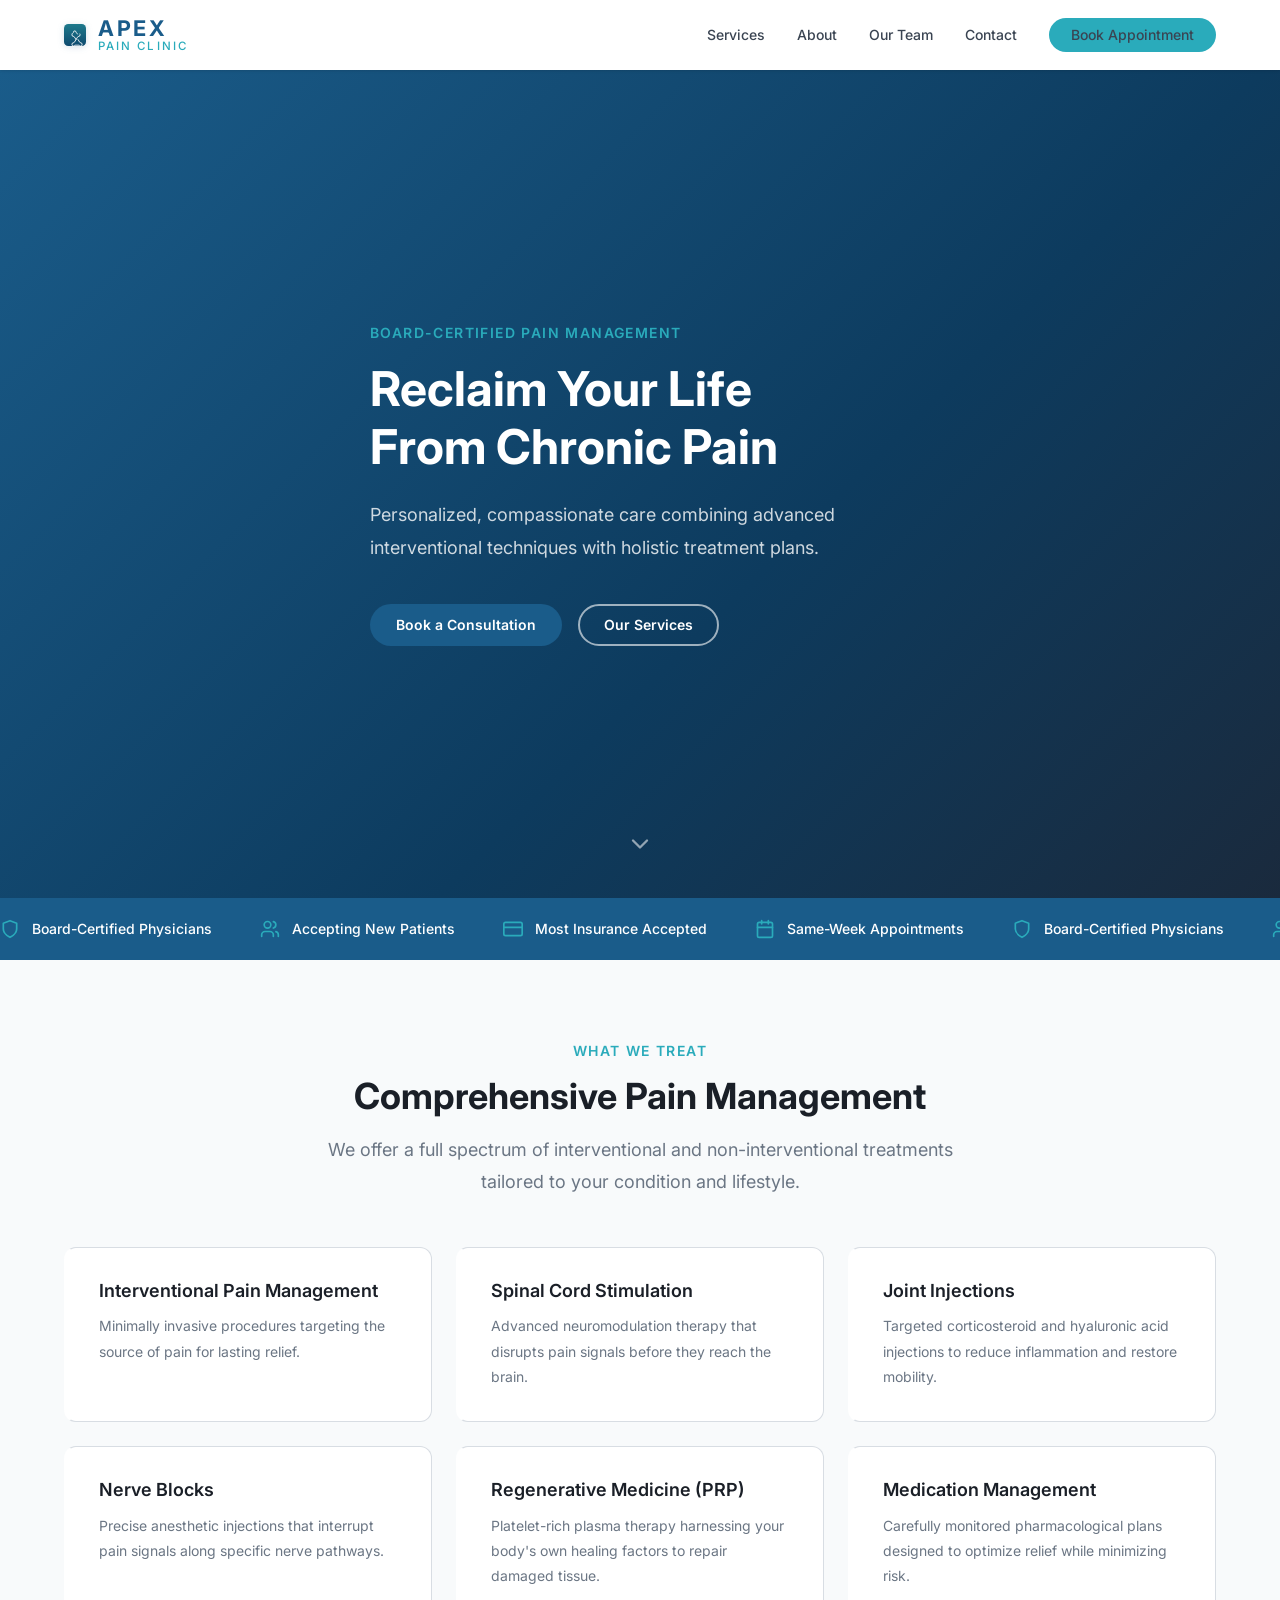
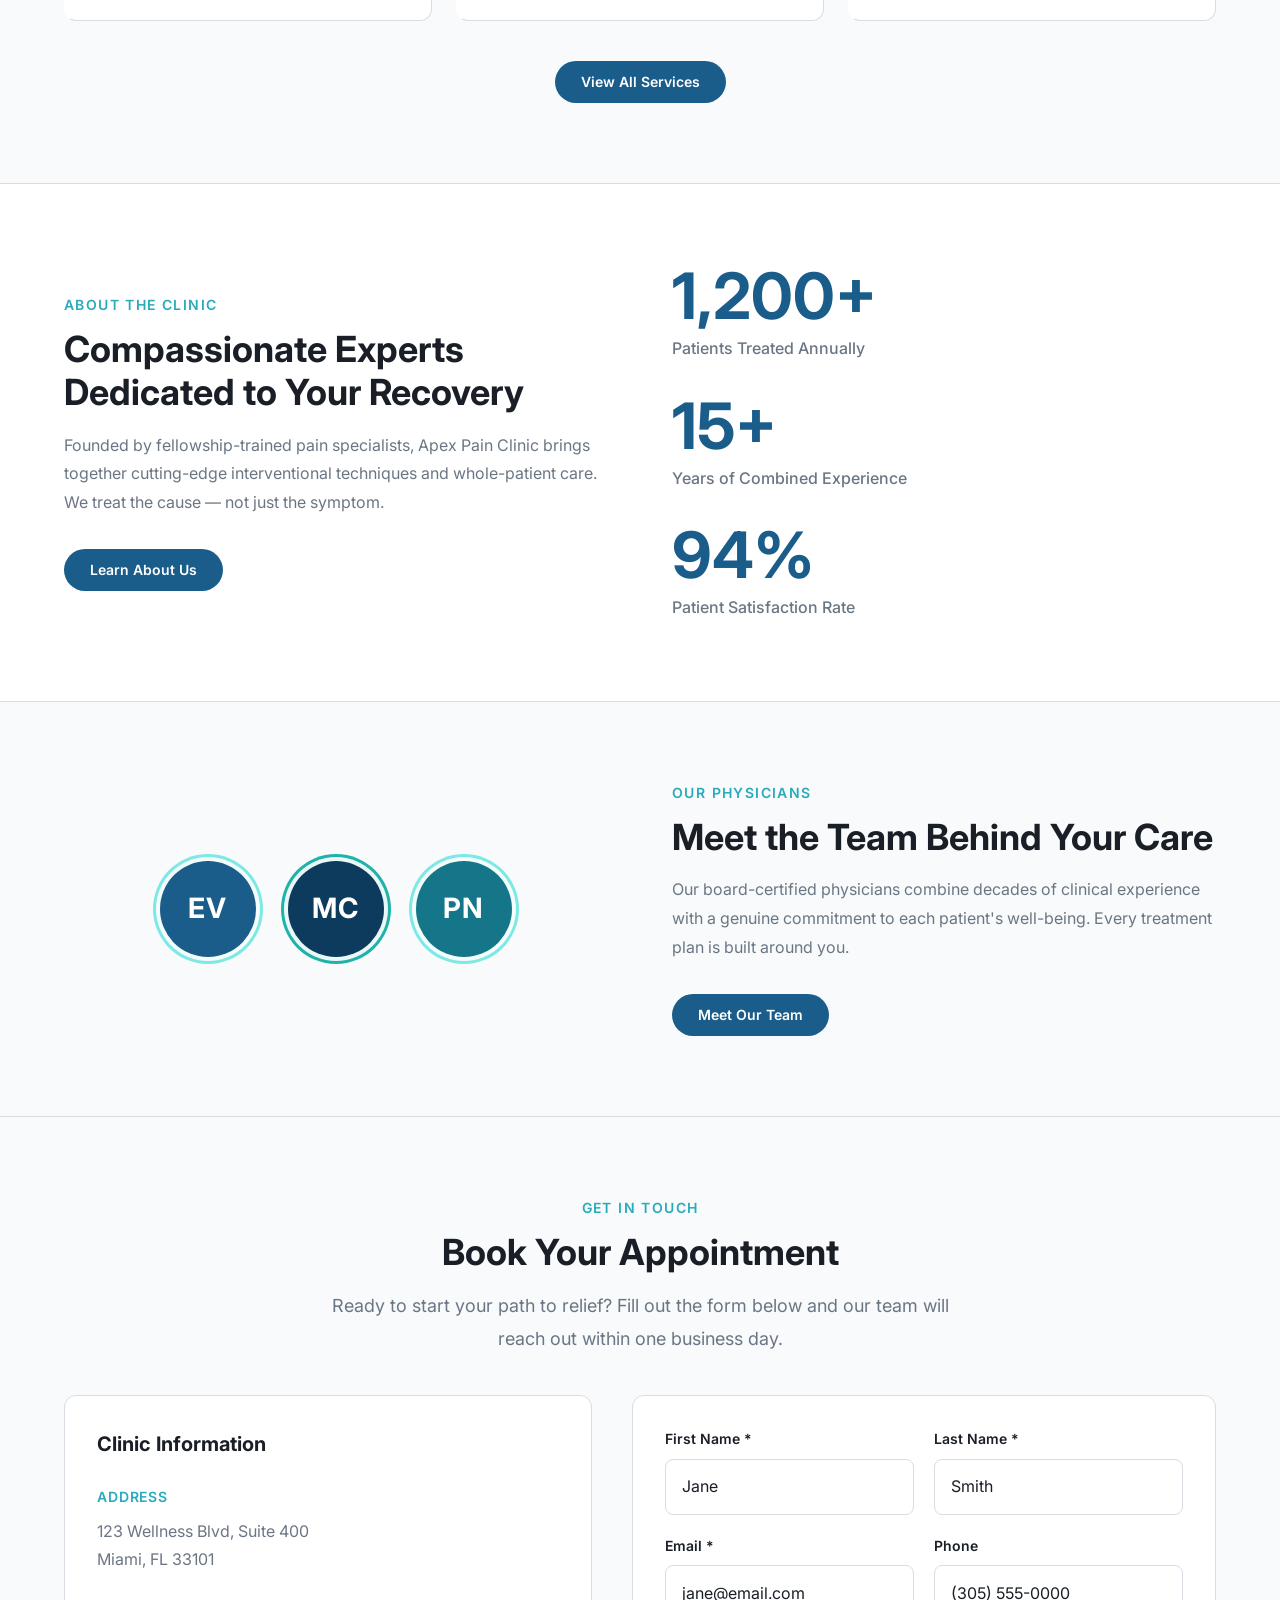
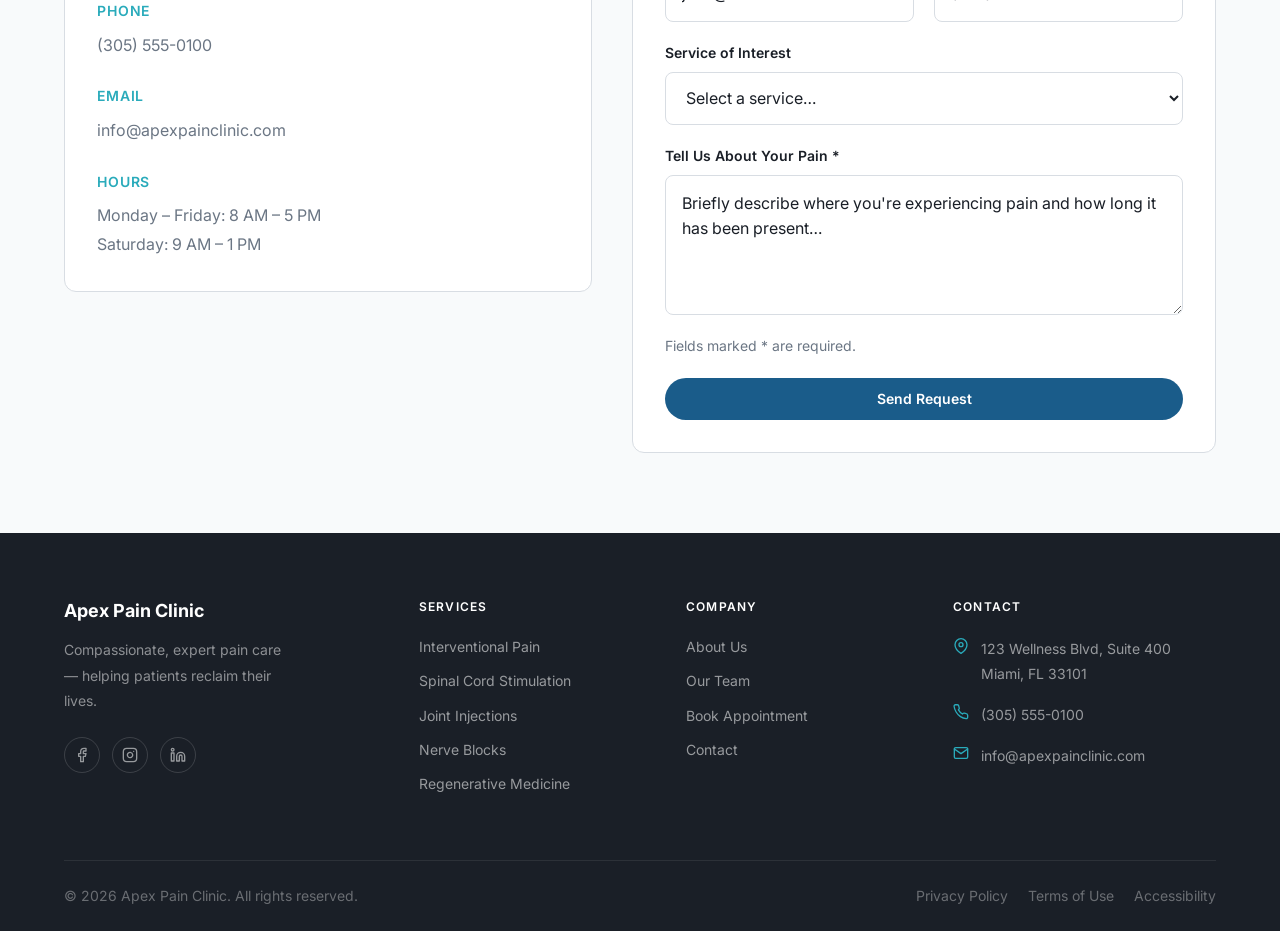
==== commit 219db4a7: "logo: replace hand-drawn SVG with Lucide bone icon in teal tile" ====
--- a/index.html
+++ b/index.html
@@ -6,7 +6,7 @@
   <meta name="description" content="Apex Pain Clinic – Board-certified pain management combining interventional techniques with holistic care." />
   <title>Apex Pain Clinic</title>
 
-  <link rel="icon" type="image/svg+xml" href="data:image/svg+xml,%3Csvg xmlns='http://www.w3.org/2000/svg' viewBox='0 0 32 32'%3E%3Crect width='32' height='32' rx='7' fill='%231a5c8a'/%3E%3Cellipse cx='16' cy='13' rx='8' ry='6' fill='%23ffffff' opacity='0.95'/%3E%3Cpath d='M8 13 C5 13 3 17 5 21 C7 24 10 25 13 24 C14.5 23.5 15 22 16 22 C17 22 17.5 23.5 19 24 C22 25 25 24 27 21 C29 17 27 13 24 13' stroke='%23ffffff' stroke-width='2.5' stroke-linecap='round' fill='none' opacity='0.9'/%3E%3Cellipse cx='16' cy='26' rx='2.5' ry='2' fill='%23ffffff' opacity='0.85'/%3E%3Ccircle cx='16' cy='18' r='3.2' fill='%232aabbb' opacity='0.9'/%3E%3Ccircle cx='16' cy='18' r='1.8' fill='%231a5c8a'/%3E%3C/svg%3E" />
+  <link rel="icon" type="image/svg+xml" href="data:image/svg+xml,%3Csvg xmlns='http://www.w3.org/2000/svg' viewBox='0 0 32 32'%3E%3Crect width='32' height='32' rx='7' fill='%231a5c8a'/%3E%3Cpath d='M22 9a3 3 0 0 0-3 3 3 3 0 0 1-3 3 3 3 0 0 1-3-3 3 3 0 0 0-6 0 3 3 0 0 0 3 3 3 3 0 0 1 3 3 3 3 0 0 1-3 3 3 3 0 0 0 0 6 3 3 0 0 0 3-3 3 3 0 0 1 3-3 3 3 0 0 1 3 3 3 3 0 0 0 6 0 3 3 0 0 0-3-3 3 3 0 0 1-3-3 3 3 0 0 1 3-3 3 3 0 0 0 0-6z' fill='white' transform='translate(1,1) scale(0.9375)'/%3E%3C/svg%3E" />
 
   <link rel="stylesheet" href="css/tokens.css?v=2" />
   <link rel="stylesheet" href="css/style.css?v=2" />
@@ -18,19 +18,9 @@
   <header class="site-header" role="banner">
     <nav class="nav container" aria-label="Primary navigation">
 
-      <!--
-        LOGO — Geometric Spine Mark
-        ───────────────────────────────
-        A square tile (navy→teal gradient, rounded corners) containing:
-          • 4 white rounded-rect vertebral bodies, stacked with clean gaps
-          • Widths increase slightly top→bottom (cervical to lumbar)
-          • Teal vertical canal line running through all bodies
-          • Short symmetric nubs (transverse processes) left & right of each body
-        Reads clearly at 36px. Scalable. Not over-complex.
-        viewBox: 36 × 36 (square tile)
-      -->
       <a class="nav__logo" href="index.html" aria-label="Apex Pain Clinic – Home">
         <span class="nav__logo-emblem" aria-hidden="true">
+          <!-- Lucide "bone" icon in teal tile — clean, professional, renders perfectly at any size -->
           <svg
             class="nav__logo-spine"
             xmlns="http://www.w3.org/2000/svg"
@@ -44,35 +34,29 @@
                 <stop offset="100%" stop-color="#0e4a6e"/>
               </linearGradient>
             </defs>
-
             <!-- Tile background -->
             <rect width="36" height="36" rx="7" fill="url(#tileGrad)"/>
-
-            <!-- Vertebral body 1 (top, narrowest — cervical) -->
-            <!-- width 14, centered at x=18, so x=11 to x=25, y=4 h=4.5 -->
-            <rect x="11" y="4" width="14" height="4.5" rx="1.5" fill="white" opacity="0.92"/>
-            <!-- transverse nubs L & R -->
-            <rect x="6.5" y="5.25" width="3.5" height="2" rx="1" fill="white" opacity="0.75"/>
-            <rect x="26" y="5.25" width="3.5" height="2" rx="1" fill="white" opacity="0.75"/>
-
-            <!-- Vertebral body 2 -->
-            <rect x="10" y="11" width="16" height="4.5" rx="1.5" fill="white" opacity="0.92"/>
-            <rect x="5.5" y="12.25" width="3.5" height="2" rx="1" fill="white" opacity="0.75"/>
-            <rect x="27" y="12.25" width="3.5" height="2" rx="1" fill="white" opacity="0.75"/>
-
-            <!-- Vertebral body 3 -->
-            <rect x="9" y="18" width="18" height="4.5" rx="1.5" fill="white" opacity="0.92"/>
-            <rect x="4.5" y="19.25" width="3.5" height="2" rx="1" fill="white" opacity="0.75"/>
-            <rect x="28" y="19.25" width="3.5" height="2" rx="1" fill="white" opacity="0.75"/>
-
-            <!-- Vertebral body 4 (bottom, widest — lumbar) -->
-            <rect x="8" y="25" width="20" height="5" rx="1.5" fill="white" opacity="0.92"/>
-            <rect x="3.5" y="26.5" width="3.5" height="2" rx="1" fill="white" opacity="0.75"/>
-            <rect x="29" y="26.5" width="3.5" height="2" rx="1" fill="white" opacity="0.75"/>
-
-            <!-- Spinal canal — teal vertical line through all bodies -->
-            <line x1="18" y1="3" x2="18" y2="31" stroke="#4ee8d8" stroke-width="1.5" stroke-linecap="round"/>
-
+            <!-- Lucide bone path, scaled & centered in a 36×36 tile (20px icon, 8px offset) -->
+            <g transform="translate(8, 8) scale(0.833)">
+              <path
+                d="M17 10c-0.3-0.9-1-1.7-2-2.1C14.4 7.6 14 7.1 14 6.5a2.5 2.5 0 0 0-5 0c0 0.6-0.4 1.1-1 1.4C6.9 8.5 6 9.9 6 11.5A3.5 3.5 0 0 0 9.5 15c0.6 0 1.1 0.4 1.4 1L14 21l3.1-5c0.3-0.6 0.8-1 1.4-1A3.5 3.5 0 0 0 22 11.5c0-0.5-0.1-1-0.3-1.5"
+                stroke="white"
+                stroke-width="1.8"
+                stroke-linecap="round"
+                stroke-linejoin="round"
+                fill="none"
+                opacity="0.95"
+              />
+              <path
+                d="M14 21l-3.1 5c-0.3 0.6-0.8 1-1.4 1A3.5 3.5 0 0 0 6 30.5 3.5 3.5 0 0 0 9.5 34c0.6 0 1.1-0.4 1-0.9C10.9 32.5 11.3 32 12 32h8c0.7 0 1.1 0.5 1.5 1.1-0.1 0.5 0.4 0.9 1 0.9A3.5 3.5 0 0 0 26 30.5 3.5 3.5 0 0 0 22.5 27c-0.6 0-1.1-0.4-1.4-1L18 21"
+                stroke="white"
+                stroke-width="1.8"
+                stroke-linecap="round"
+                stroke-linejoin="round"
+                fill="none"
+                opacity="0.95"
+              />
+            </g>
           </svg>
         </span>
         <span class="nav__logo-wordmark">
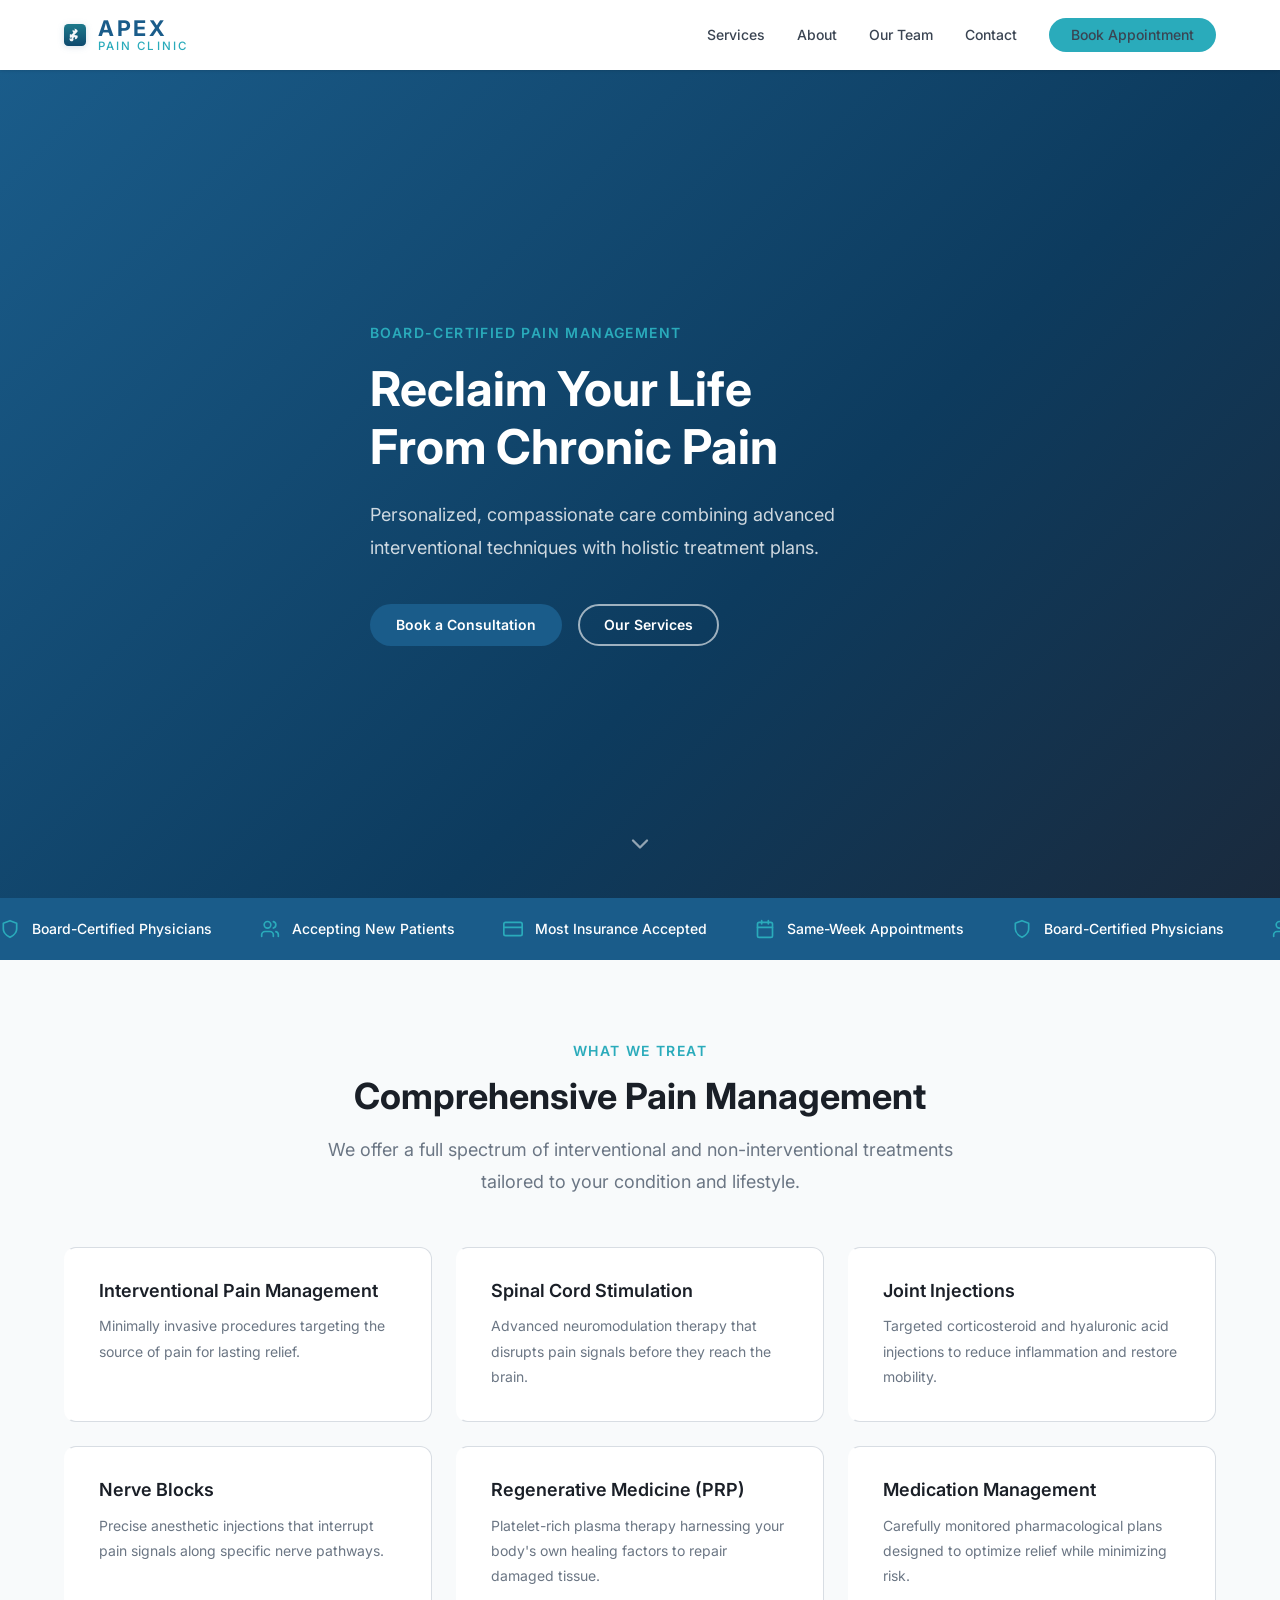
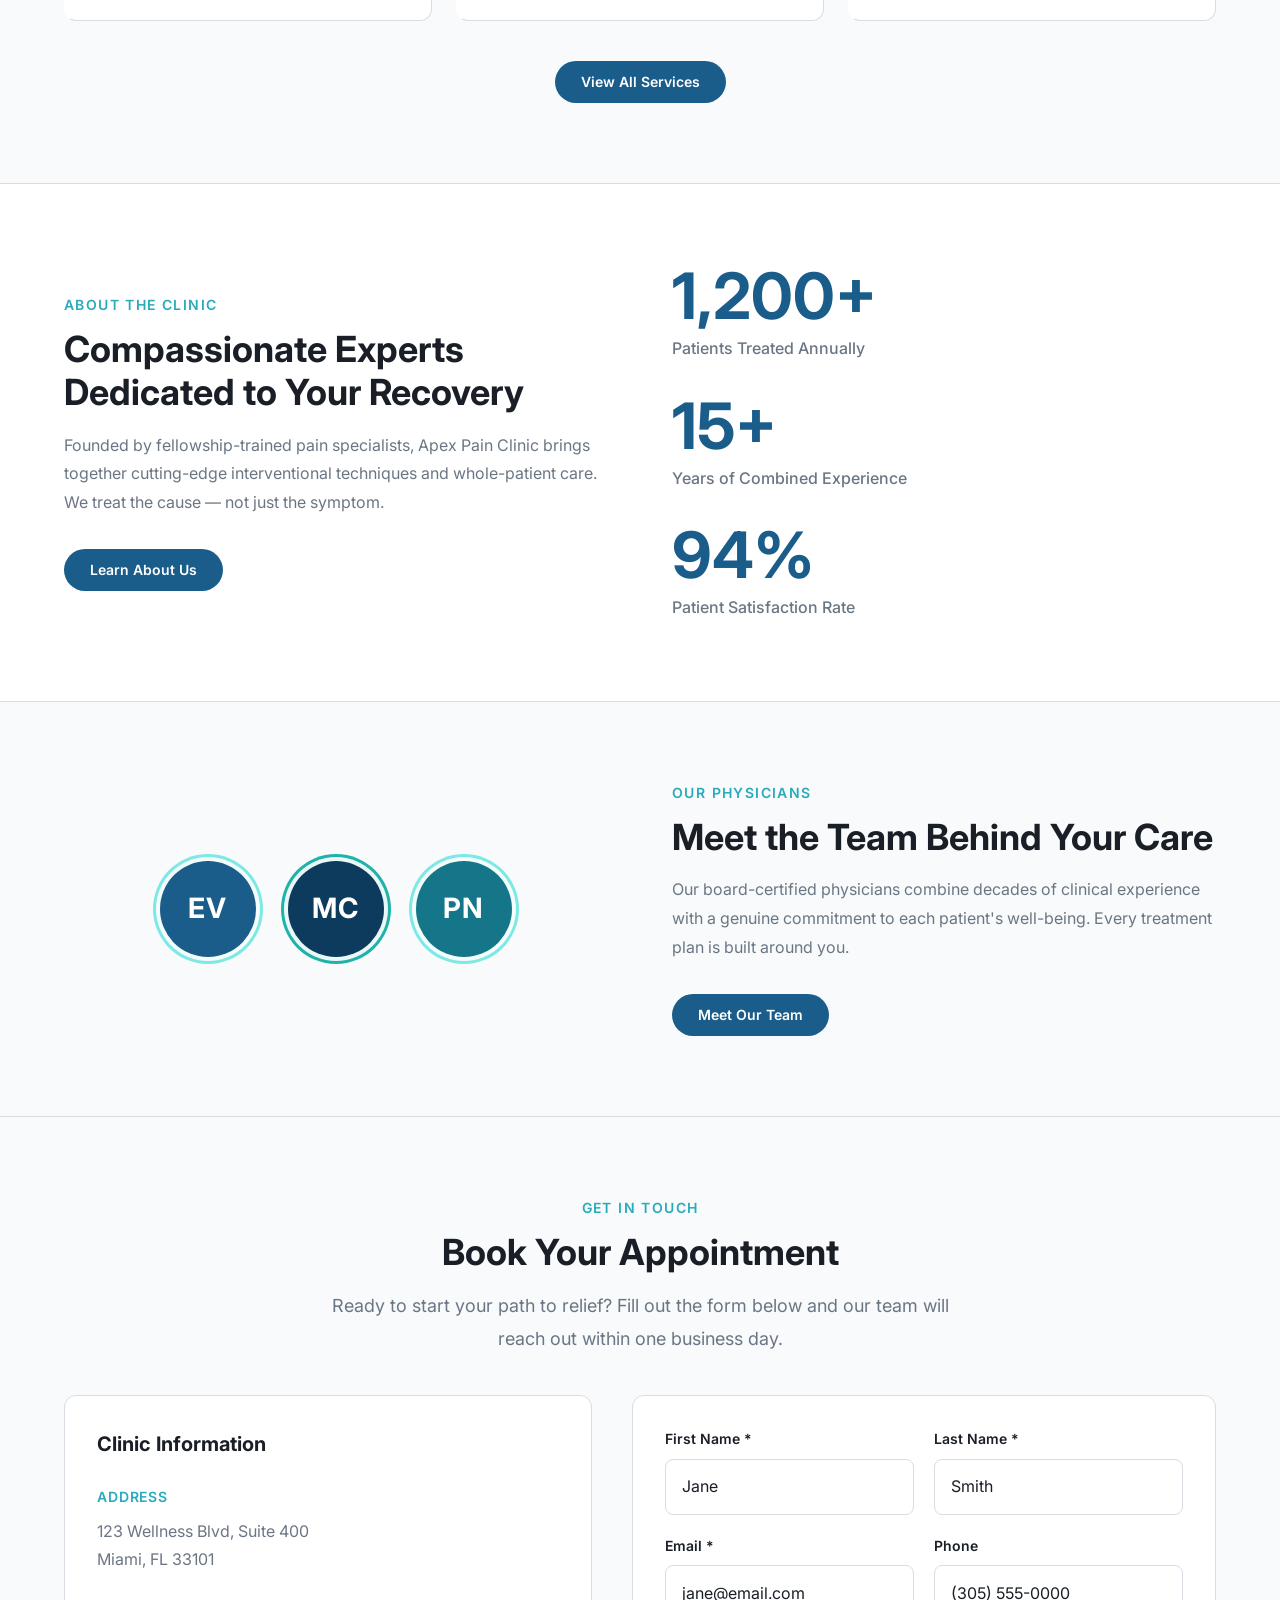
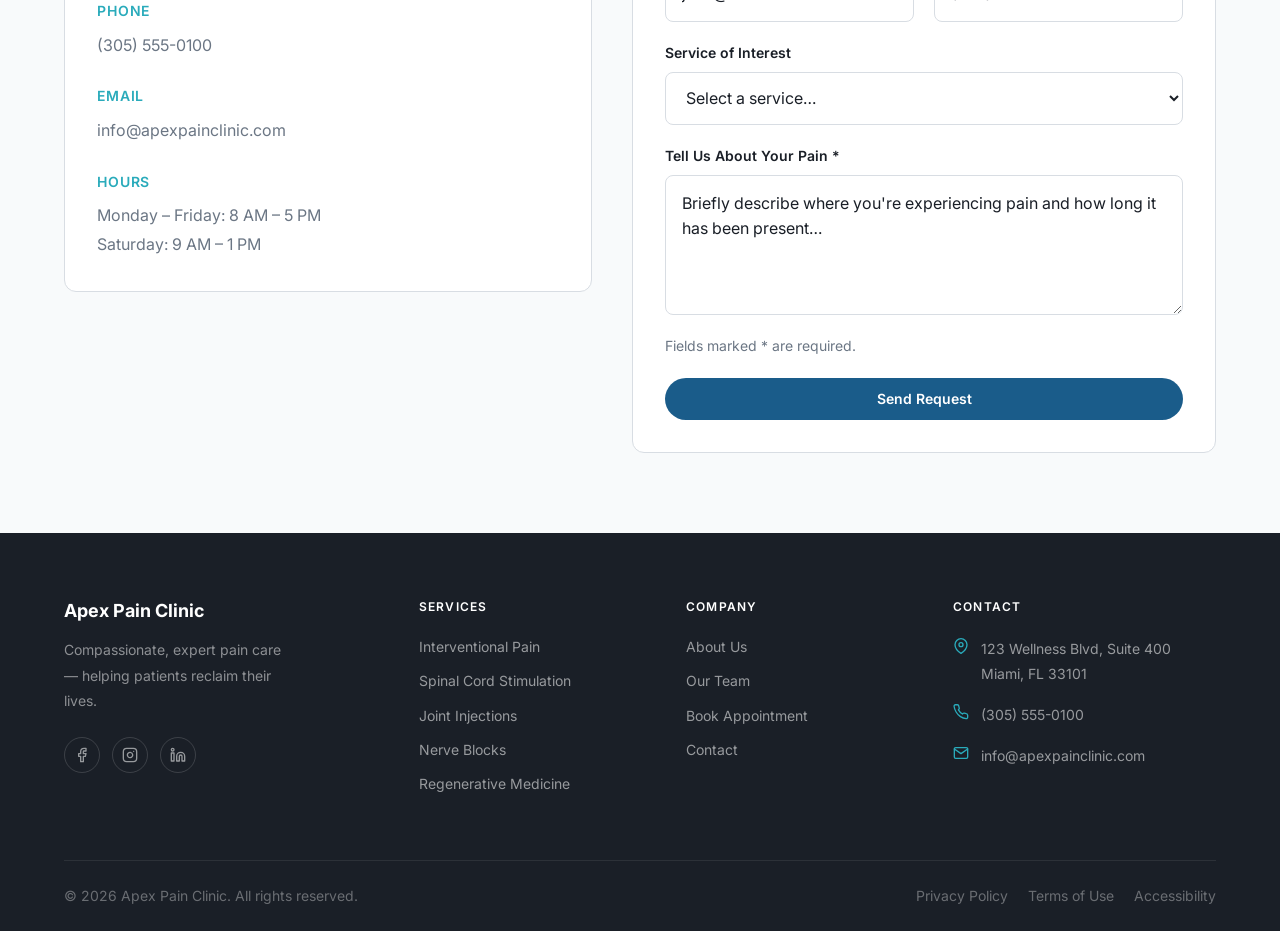
==== commit 2bfb7c28: "logo: use SVG Repo spine-bone icon (id 70061) in teal tile" ====
--- a/index.html
+++ b/index.html
@@ -6,7 +6,7 @@
   <meta name="description" content="Apex Pain Clinic – Board-certified pain management combining interventional techniques with holistic care." />
   <title>Apex Pain Clinic</title>
 
-  <link rel="icon" type="image/svg+xml" href="data:image/svg+xml,%3Csvg xmlns='http://www.w3.org/2000/svg' viewBox='0 0 32 32'%3E%3Crect width='32' height='32' rx='7' fill='%231a5c8a'/%3E%3Cpath d='M22 9a3 3 0 0 0-3 3 3 3 0 0 1-3 3 3 3 0 0 1-3-3 3 3 0 0 0-6 0 3 3 0 0 0 3 3 3 3 0 0 1 3 3 3 3 0 0 1-3 3 3 3 0 0 0 0 6 3 3 0 0 0 3-3 3 3 0 0 1 3-3 3 3 0 0 1 3 3 3 3 0 0 0 6 0 3 3 0 0 0-3-3 3 3 0 0 1-3-3 3 3 0 0 1 3-3 3 3 0 0 0 0-6z' fill='white' transform='translate(1,1) scale(0.9375)'/%3E%3C/svg%3E" />
+  <link rel="icon" type="image/svg+xml" href="data:image/svg+xml,%3Csvg xmlns='http://www.w3.org/2000/svg' viewBox='0 0 32 32'%3E%3Crect width='32' height='32' rx='7' fill='%231a5c8a'/%3E%3Cg transform='translate(6,3) scale(0.2)'%3E%3Cpath d='M62.3,8.8c-5-5-12-7-18.7-5.4l4.2,4.2c2.3,2.3,2.3,6.1,0,8.5c-2.3,2.3-6.1,2.3-8.5,0l-4.7-4.7 c-1.8,2.5-2.7,5.5-2.7,8.6c0,4,1.6,7.8,4.4,10.6l2.5,2.5L22.5,49l-2.1-2.1c-2.3-2.3-6.1-2.3-8.5,0c-2.3,2.3-2.3,6.1,0,8.5 l2.1,2.1l-2.1,2.1c-2.3,2.3-2.3,6.1,0,8.5c2.3,2.3,6.1,2.3,8.5,0l2.1-2.1l2.1,2.1c2.3,2.3,2.3,6.1,0,8.5 c-2.3,2.3-6.1,2.3-8.5,0l-4.2-4.2C9.7,76.6,8.8,81,9.8,85.3c1.3,5.3,5.2,9.6,10.4,11.3c5.2,1.7,10.9,0.4,14.9-3.5 c2.8-2.8,4.4-6.6,4.4-10.6c0-3.1-0.9-6.1-2.7-8.6l4.7-4.7c2.3-2.3,6.1-2.3,8.5,0c2.3,2.3,2.3,6.1,0,8.5l-4.2,4.2 c6.7,1.6,13.7-0.4,18.7-5.4c5.9-5.9,7.3-14.9,3.5-22.3L44.7,50l23.3-23.3C72,19.8,70.7,17.1,62.3,8.8z' fill='white'/%3E%3C/g%3E%3C/svg%3E" />
 
   <link rel="stylesheet" href="css/tokens.css?v=2" />
   <link rel="stylesheet" href="css/style.css?v=2" />
@@ -20,7 +20,7 @@
 
       <a class="nav__logo" href="index.html" aria-label="Apex Pain Clinic – Home">
         <span class="nav__logo-emblem" aria-hidden="true">
-          <!-- Lucide "bone" icon in teal tile — clean, professional, renders perfectly at any size -->
+          <!-- SVG Repo spine-bone icon #70061, white on teal-to-navy gradient tile -->
           <svg
             class="nav__logo-spine"
             xmlns="http://www.w3.org/2000/svg"
@@ -36,26 +36,16 @@
             </defs>
             <!-- Tile background -->
             <rect width="36" height="36" rx="7" fill="url(#tileGrad)"/>
-            <!-- Lucide bone path, scaled & centered in a 36×36 tile (20px icon, 8px offset) -->
-            <g transform="translate(8, 8) scale(0.833)">
-              <path
-                d="M17 10c-0.3-0.9-1-1.7-2-2.1C14.4 7.6 14 7.1 14 6.5a2.5 2.5 0 0 0-5 0c0 0.6-0.4 1.1-1 1.4C6.9 8.5 6 9.9 6 11.5A3.5 3.5 0 0 0 9.5 15c0.6 0 1.1 0.4 1.4 1L14 21l3.1-5c0.3-0.6 0.8-1 1.4-1A3.5 3.5 0 0 0 22 11.5c0-0.5-0.1-1-0.3-1.5"
-                stroke="white"
-                stroke-width="1.8"
-                stroke-linecap="round"
-                stroke-linejoin="round"
-                fill="none"
-                opacity="0.95"
-              />
-              <path
-                d="M14 21l-3.1 5c-0.3 0.6-0.8 1-1.4 1A3.5 3.5 0 0 0 6 30.5 3.5 3.5 0 0 0 9.5 34c0.6 0 1.1-0.4 1-0.9C10.9 32.5 11.3 32 12 32h8c0.7 0 1.1 0.5 1.5 1.1-0.1 0.5 0.4 0.9 1 0.9A3.5 3.5 0 0 0 26 30.5 3.5 3.5 0 0 0 22.5 27c-0.6 0-1.1-0.4-1.4-1L18 21"
-                stroke="white"
-                stroke-width="1.8"
-                stroke-linecap="round"
-                stroke-linejoin="round"
-                fill="none"
-                opacity="0.95"
-              />
+            <!-- SVG Repo spine-bone #70061 — original viewBox 0 0 100 100
+                 Scaled to 22px tall, centered: translate(7, 7) scale(0.22) -->
+            <g transform="translate(7,7) scale(0.22)">
+              <path d="M62.3,8.8c-5-5-12-7-18.7-5.4l4.2,4.2c2.3,2.3,2.3,6.1,0,8.5c-2.3,2.3-6.1,2.3-8.5,0l-4.7-4.7
+                c-1.8,2.5-2.7,5.5-2.7,8.6c0,4,1.6,7.8,4.4,10.6l2.5,2.5L22.5,49l-2.1-2.1c-2.3-2.3-6.1-2.3-8.5,0
+                c-2.3,2.3-2.3,6.1,0,8.5l2.1,2.1l-2.1,2.1c-2.3,2.3-2.3,6.1,0,8.5c2.3,2.3,6.1,2.3,8.5,0l2.1-2.1l2.1,2.1
+                c2.3,2.3,2.3,6.1,0,8.5c-2.3,2.3-6.1,2.3-8.5,0l-4.2-4.2C9.7,76.6,8.8,81,9.8,85.3c1.3,5.3,5.2,9.6,10.4,11.3
+                c5.2,1.7,10.9,0.4,14.9-3.5c2.8-2.8,4.4-6.6,4.4-10.6c0-3.1-0.9-6.1-2.7-8.6l4.7-4.7c2.3-2.3,6.1-2.3,8.5,0
+                c2.3,2.3,2.3,6.1,0,8.5l-4.2,4.2c6.7,1.6,13.7-0.4,18.7-5.4c5.9-5.9,7.3-14.9,3.5-22.3L44.7,50l23.3-23.3
+                C72,19.8,70.7,17.1,62.3,8.8z" fill="white" opacity="0.95"/>
             </g>
           </svg>
         </span>
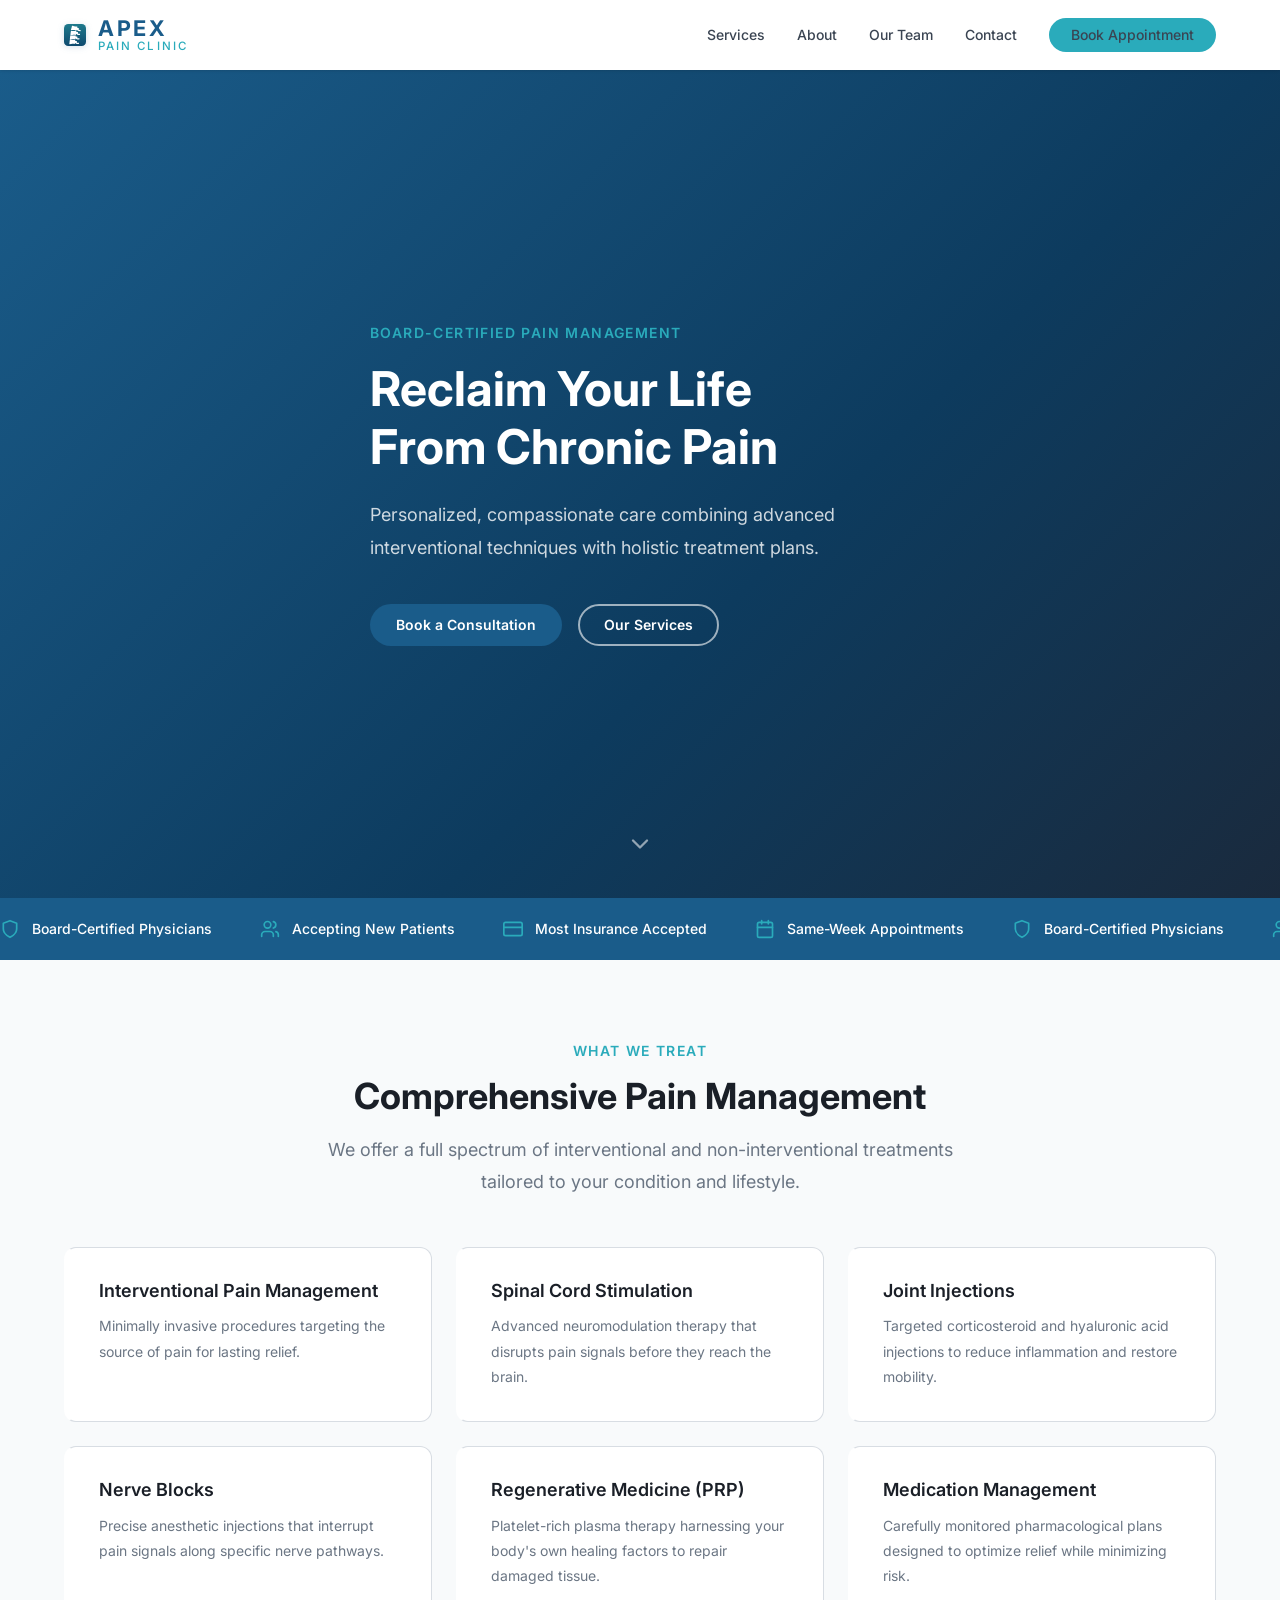
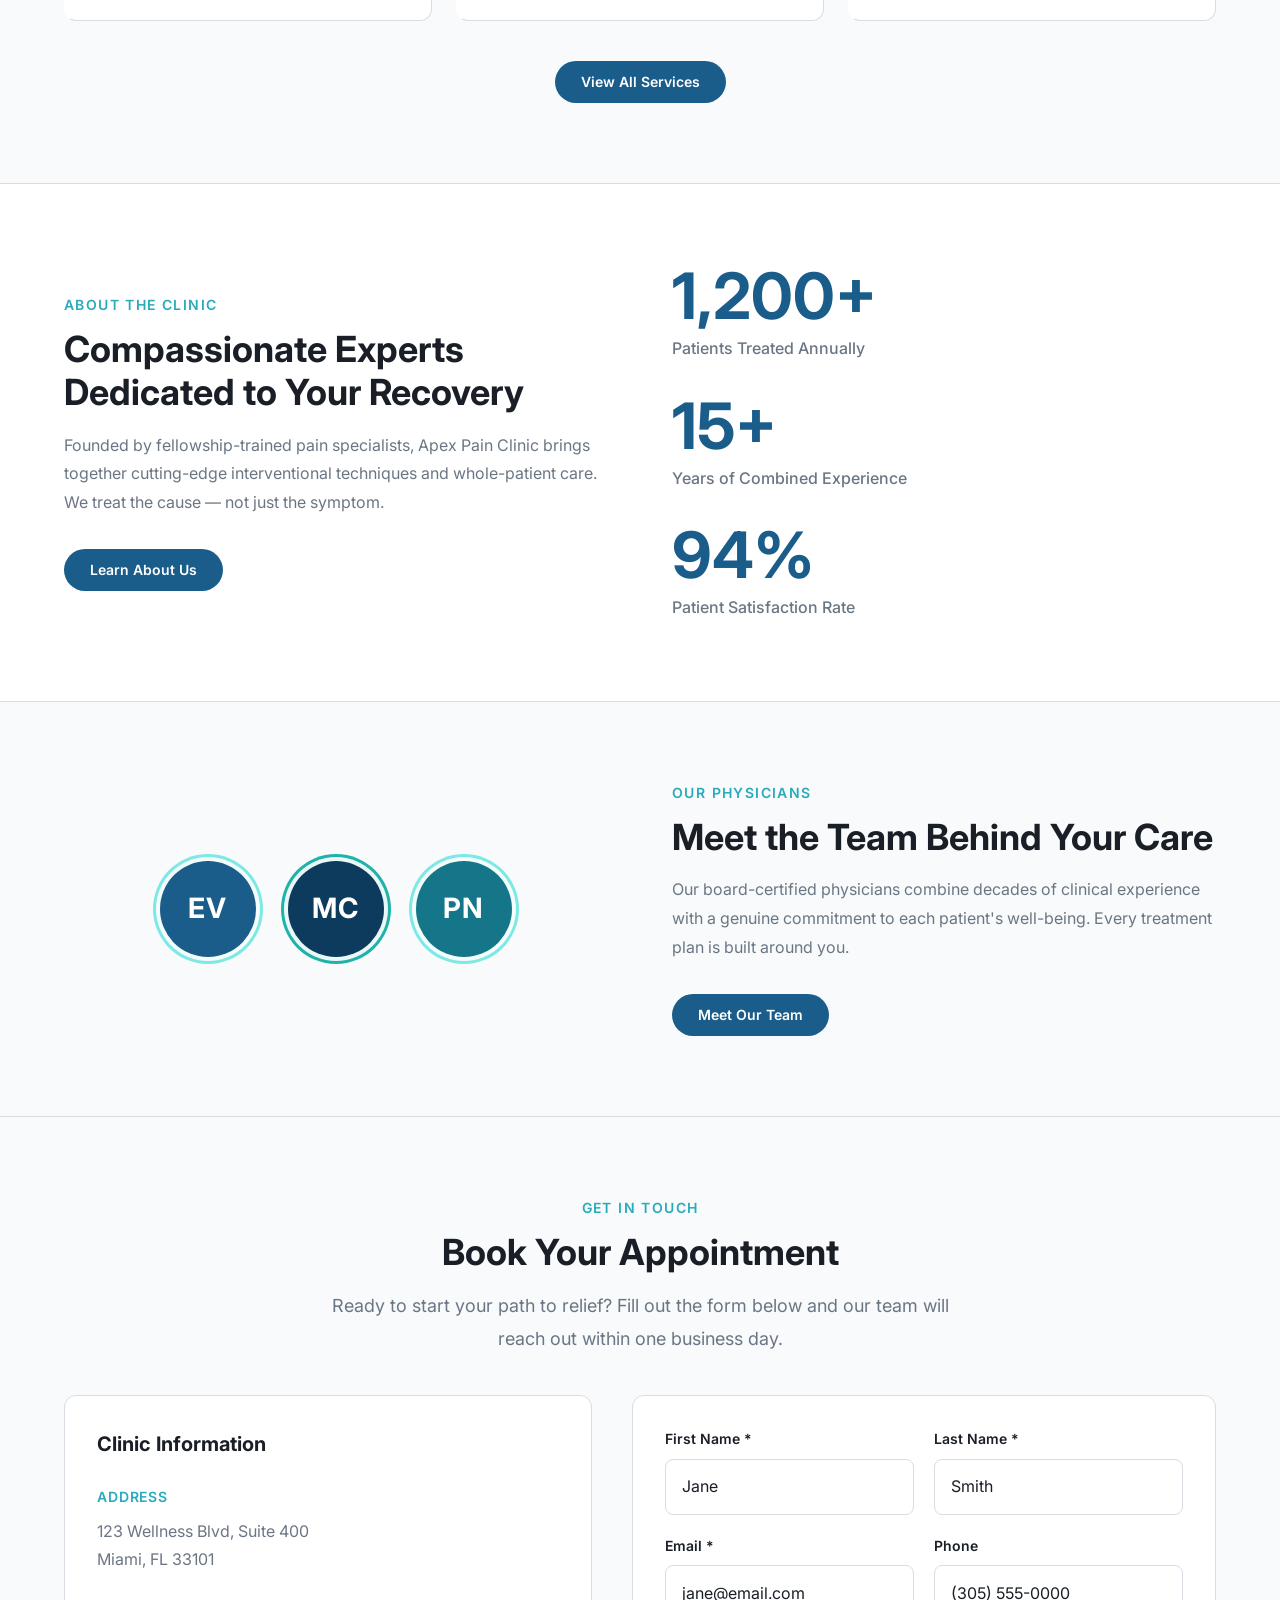
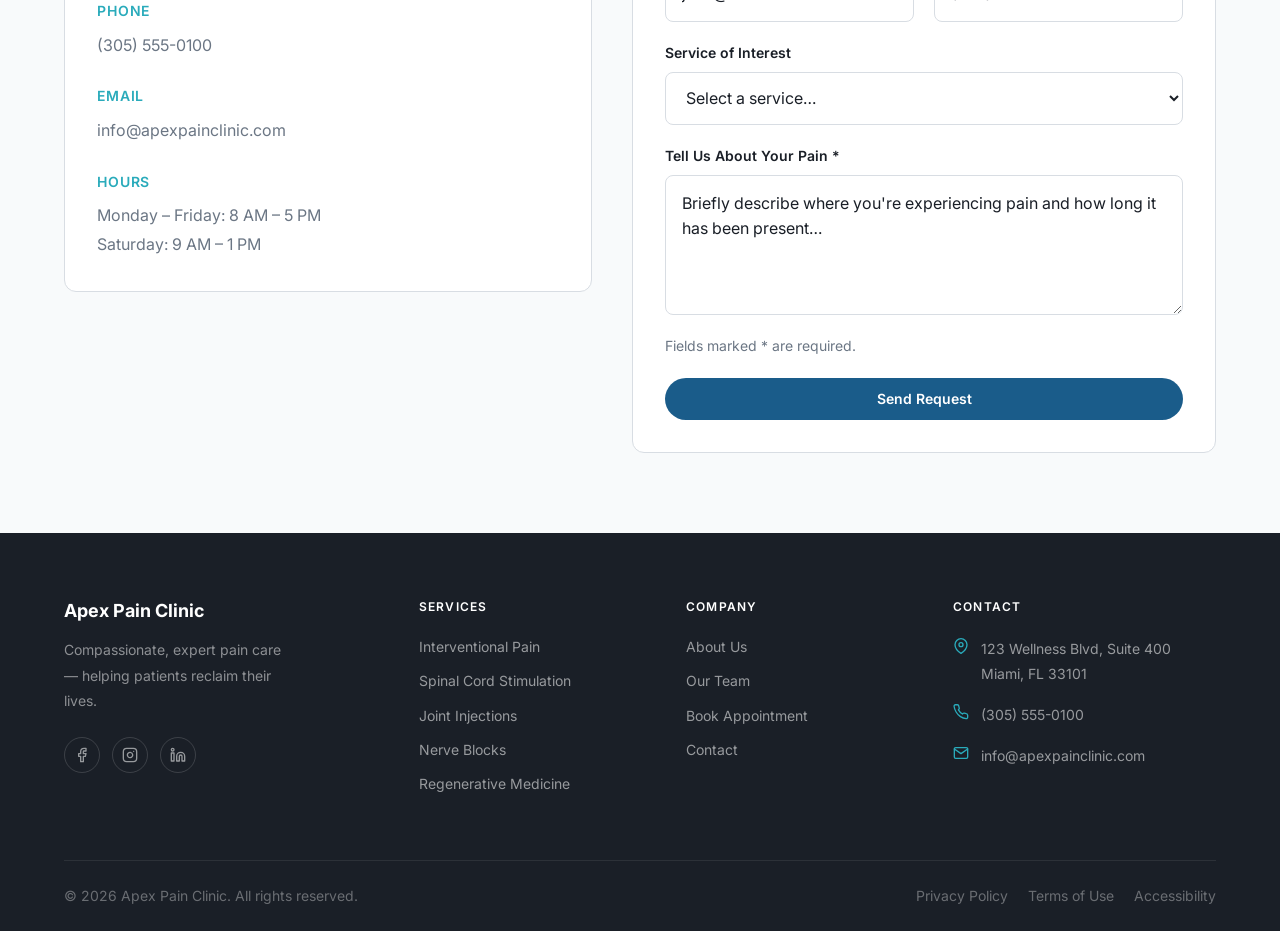
==== commit d6919242: "logo: replace guessed path with real SVG Repo spine-bone #70061 paths (viewBox 484.47)" ====
--- a/index.html
+++ b/index.html
@@ -6,7 +6,7 @@
   <meta name="description" content="Apex Pain Clinic – Board-certified pain management combining interventional techniques with holistic care." />
   <title>Apex Pain Clinic</title>
 
-  <link rel="icon" type="image/svg+xml" href="data:image/svg+xml,%3Csvg xmlns='http://www.w3.org/2000/svg' viewBox='0 0 32 32'%3E%3Crect width='32' height='32' rx='7' fill='%231a5c8a'/%3E%3Cg transform='translate(6,3) scale(0.2)'%3E%3Cpath d='M62.3,8.8c-5-5-12-7-18.7-5.4l4.2,4.2c2.3,2.3,2.3,6.1,0,8.5c-2.3,2.3-6.1,2.3-8.5,0l-4.7-4.7 c-1.8,2.5-2.7,5.5-2.7,8.6c0,4,1.6,7.8,4.4,10.6l2.5,2.5L22.5,49l-2.1-2.1c-2.3-2.3-6.1-2.3-8.5,0c-2.3,2.3-2.3,6.1,0,8.5 l2.1,2.1l-2.1,2.1c-2.3,2.3-2.3,6.1,0,8.5c2.3,2.3,6.1,2.3,8.5,0l2.1-2.1l2.1,2.1c2.3,2.3,2.3,6.1,0,8.5 c-2.3,2.3-6.1,2.3-8.5,0l-4.2-4.2C9.7,76.6,8.8,81,9.8,85.3c1.3,5.3,5.2,9.6,10.4,11.3c5.2,1.7,10.9,0.4,14.9-3.5 c2.8-2.8,4.4-6.6,4.4-10.6c0-3.1-0.9-6.1-2.7-8.6l4.7-4.7c2.3-2.3,6.1-2.3,8.5,0c2.3,2.3,2.3,6.1,0,8.5l-4.2,4.2 c6.7,1.6,13.7-0.4,18.7-5.4c5.9-5.9,7.3-14.9,3.5-22.3L44.7,50l23.3-23.3C72,19.8,70.7,17.1,62.3,8.8z' fill='white'/%3E%3C/g%3E%3C/svg%3E" />
+  <link rel="icon" type="image/svg+xml" href="data:image/svg+xml,%3Csvg xmlns='http://www.w3.org/2000/svg' viewBox='0 0 32 32'%3E%3Crect width='32' height='32' rx='7' fill='%231a5c8a'/%3E%3Cg transform='translate(2,2) scale(0.0578)'%3E%3Cpath d='M391.745,114.138c-0.769-1.032-1.965-1.659-3.251-1.706c-0.367-0.014-35.121-1.422-51.205-12.485c3.222-8.449,9.949-28.502,5.212-37.722c-1.381-2.689-3.611-4.463-6.449-5.131c-5.178-1.218-11.607-1.598-17.826-1.965c-6.818-0.402-14.374-0.848-18.805-2.454l9.026-25.79c0.446-1.274,0.26-2.684-0.5-3.799c-0.761-1.115-2.006-1.802-3.355-1.852c-0.788-0.029-79.312-3.105-123.326-20.853c-0.274-0.111-0.56-0.192-0.851-0.244C180.182,0.096,179.534,0,178.565,0c-3.549,0-15.517,1.498-20.512,20.766c-1.353,5.217-2.554,10.132-3.715,14.885c-3.186,13.042-6.195,25.359-11.495,40.2c-1.017,2.847-1.983,5.368-2.837,7.592c-3.173,8.275-5.088,13.271-2.841,18.025c2.019,4.272,6.726,6.545,14.173,9.027c6.715,2.238,19.115,2.331,34.815,2.447c26.736,0.199,63.316,0.47,81.36,12.918c0.808,0.686,2.686,1.995,5.263,1.995c8.389,0,11.413-12.35,12.779-23.575c4.569,1.318,12.032,4.512,17.67,12.029c0.326,0.436,0.646,0.873,0.965,1.312c6.734,9.229,13.697,18.771,77.842,25.898c0.159,0.018,0.316,0.026,0.473,0.026c1.916,0,3.623-1.295,4.112-3.188l5.836-22.617C392.775,116.495,392.514,115.17,391.745,114.138z' fill='white'/%3E%3Cpath d='M372.224,207.441c-0.085,0.011-8.685,1.062-19.517,1.063c-14.407,0-25.723-1.806-33.021-5.245c1.836-8.857,5.285-29.719-0.857-38.066c-1.792-2.435-4.275-3.832-7.183-4.039c-1.055-0.075-2.208-0.113-3.427-0.113c-4.501,0-9.576,0.513-14.485,1.01c-4.689,0.474-9.537,0.965-13.59,0.965c-2.14,0-3.932-0.136-5.364-0.406l4.806-26.886c0.238-1.329-0.17-2.691-1.099-3.671c-0.928-0.98-2.268-1.459-3.606-1.294c-0.325,0.04-32.923,4.019-68.242,4.02c-23.162,0.001-42.282-1.676-56.832-4.983c-0.309-0.07-0.637-0.105-0.954-0.105c-0.672,0-16.493,0.272-18.72,23.925c-0.505,5.369-0.909,10.414-1.299,15.294c-1.07,13.38-2.081,26.018-4.951,41.51c-0.551,2.972-1.104,5.614-1.592,7.946c-1.816,8.675-2.913,13.912,0.063,18.249c2.673,3.896,7.682,5.392,15.429,6.657c1.419,0.232,3.048,0.345,4.979,0.345c7.192,0,17.66-1.607,29.779-3.469c16.425-2.522,35.042-5.381,52.008-5.381c13.093,0,23.028,1.695,30.36,5.182c0.775,0.475,2.327,1.234,4.319,1.234c2.18,0,4.168-0.895,5.748-2.588c2.179-2.335,4.884-7.24,4.317-22.811c4.785,0.58,12.627,2.558,19.367,9.06c0.391,0.377,0.775,0.758,1.16,1.139c6.892,6.825,14.018,13.882,55.447,13.882c7.513,0,16.101-0.235,25.526-0.698c2.112-0.104,3.827-1.746,4.023-3.852l2.163-23.258c0.119-1.282-0.349-2.548-1.273-3.444C374.782,207.712,373.502,207.283,372.224,207.441z' fill='white'/%3E%3Cpath d='M356.175,329.283c-0.086,0.011-8.72,1.062-19.517,1.062c-14.407,0-25.724-1.806-33.022-5.245c1.836-8.857,5.285-29.718-0.857-38.066c-1.792-2.435-4.275-3.832-7.183-4.039c-1.056-0.075-2.209-0.114-3.428-0.114c-4.501,0-9.576,0.514-14.485,1.01c-4.689,0.475-9.536,0.965-13.589,0.965c-2.139,0-3.932-0.136-5.363-0.406l4.806-26.887c0.238-1.329-0.17-2.691-1.099-3.671c-0.929-0.979-2.269-1.458-3.606-1.294c-0.325,0.04-32.923,4.02-68.242,4.02c-23.161,0-42.282-1.676-56.831-4.982c-0.309-0.07-0.637-0.106-0.954-0.106c-0.672,0-16.493,0.272-18.72,23.925c-0.505,5.368-0.909,10.414-1.299,15.293c-1.07,13.38-2.081,26.019-4.952,41.512c-0.551,2.973-1.104,5.615-1.592,7.946c-1.816,8.675-2.912,13.911,0.063,18.248c2.673,3.897,7.681,5.392,15.429,6.658c1.42,0.232,3.049,0.345,4.979,0.345c7.192,0,17.66-1.607,29.78-3.469c16.425-2.522,35.042-5.381,52.008-5.381c13.092,0,23.027,1.695,30.359,5.182c0.775,0.475,2.327,1.234,4.319,1.234c2.18,0,4.167-0.895,5.748-2.588c2.179-2.335,4.884-7.24,4.317-22.811c4.785,0.58,12.627,2.558,19.367,9.06c0.391,0.377,0.775,0.758,1.16,1.139c6.892,6.825,14.018,13.882,55.448,13.882c7.512,0,16.1-0.235,25.525-0.698c2.112-0.104,3.827-1.746,4.023-3.851l2.164-23.258c0.119-1.281-0.349-2.547-1.273-3.444C358.732,329.554,357.449,329.125,356.175,329.283z' fill='white'/%3E%3Cpath d='M343.602,448.298c-0.086,0.011-8.72,1.062-19.517,1.062c-14.407,0-25.724-1.806-33.022-5.245c1.836-8.857,5.285-29.718-0.857-38.066c-1.792-2.435-4.275-3.832-7.183-4.039c-1.055-0.075-2.209-0.114-3.428-0.114c-4.5,0-9.576,0.514-14.484,1.01c-4.688,0.475-9.537,0.965-13.589,0.965c-2.139,0-3.932-0.136-5.363-0.406l4.805-26.887c0.238-1.329-0.17-2.691-1.099-3.671c-0.929-0.979-2.268-1.46-3.607-1.294c-0.325,0.04-32.898,4.02-68.241,4.02c-23.162,0.001-42.282-1.676-56.831-4.982c-0.309-0.07-0.637-0.106-0.954-0.106c-0.672,0-16.493,0.272-18.72,23.925c-0.505,5.366-0.908,10.409-1.298,15.286c-1.07,13.382-2.081,26.023-4.952,41.518c-0.551,2.973-1.104,5.615-1.592,7.947c-1.816,8.675-2.912,13.911,0.063,18.248c2.673,3.897,7.681,5.392,15.429,6.658c1.42,0.232,3.049,0.345,4.979,0.345c7.192,0,17.66-1.607,29.78-3.469c16.425-2.522,35.042-5.381,52.008-5.381c13.092,0,23.027,1.695,30.359,5.182c0.775,0.475,2.327,1.234,4.319,1.234c2.18,0,4.167-0.895,5.748-2.588c2.179-2.335,4.884-7.24,4.317-22.812c4.785,0.58,12.628,2.558,19.367,9.06c0.391,0.377,0.775,0.757,1.16,1.139c6.892,6.825,14.019,13.882,55.448,13.882c7.513,0,16.1-0.235,25.525-0.698c2.112-0.104,3.827-1.746,4.023-3.852l2.164-23.258c0.119-1.281-0.349-2.547-1.273-3.444C346.158,448.57,344.877,448.14,343.602,448.298z' fill='white'/%3E%3C/g%3E%3C/svg%3E" />
 
   <link rel="stylesheet" href="css/tokens.css?v=2" />
   <link rel="stylesheet" href="css/style.css?v=2" />
@@ -20,12 +20,12 @@
 
       <a class="nav__logo" href="index.html" aria-label="Apex Pain Clinic – Home">
         <span class="nav__logo-emblem" aria-hidden="true">
-          <!-- SVG Repo spine-bone icon #70061, white on teal-to-navy gradient tile -->
+          <!-- SVG Repo spine-bone #70061 — real paths, viewBox 0 0 484.47 484.47
+               Scaled to fit 36×36 tile: translate(3,3) scale(0.0619) -->
           <svg
             class="nav__logo-spine"
             xmlns="http://www.w3.org/2000/svg"
             viewBox="0 0 36 36"
-            fill="none"
             aria-hidden="true"
           >
             <defs>
@@ -34,18 +34,58 @@
                 <stop offset="100%" stop-color="#0e4a6e"/>
               </linearGradient>
             </defs>
-            <!-- Tile background -->
             <rect width="36" height="36" rx="7" fill="url(#tileGrad)"/>
-            <!-- SVG Repo spine-bone #70061 — original viewBox 0 0 100 100
-                 Scaled to 22px tall, centered: translate(7, 7) scale(0.22) -->
-            <g transform="translate(7,7) scale(0.22)">
-              <path d="M62.3,8.8c-5-5-12-7-18.7-5.4l4.2,4.2c2.3,2.3,2.3,6.1,0,8.5c-2.3,2.3-6.1,2.3-8.5,0l-4.7-4.7
-                c-1.8,2.5-2.7,5.5-2.7,8.6c0,4,1.6,7.8,4.4,10.6l2.5,2.5L22.5,49l-2.1-2.1c-2.3-2.3-6.1-2.3-8.5,0
-                c-2.3,2.3-2.3,6.1,0,8.5l2.1,2.1l-2.1,2.1c-2.3,2.3-2.3,6.1,0,8.5c2.3,2.3,6.1,2.3,8.5,0l2.1-2.1l2.1,2.1
-                c2.3,2.3,2.3,6.1,0,8.5c-2.3,2.3-6.1,2.3-8.5,0l-4.2-4.2C9.7,76.6,8.8,81,9.8,85.3c1.3,5.3,5.2,9.6,10.4,11.3
-                c5.2,1.7,10.9,0.4,14.9-3.5c2.8-2.8,4.4-6.6,4.4-10.6c0-3.1-0.9-6.1-2.7-8.6l4.7-4.7c2.3-2.3,6.1-2.3,8.5,0
-                c2.3,2.3,2.3,6.1,0,8.5l-4.2,4.2c6.7,1.6,13.7-0.4,18.7-5.4c5.9-5.9,7.3-14.9,3.5-22.3L44.7,50l23.3-23.3
-                C72,19.8,70.7,17.1,62.3,8.8z" fill="white" opacity="0.95"/>
+            <g transform="translate(3,3) scale(0.0619)">
+              <path fill="white" d="M391.745,114.138c-0.769-1.032-1.965-1.659-3.251-1.706c-0.367-0.014-35.121-1.422-51.205-12.485
+                c3.222-8.449,9.949-28.502,5.212-37.722c-1.381-2.689-3.611-4.463-6.449-5.131c-5.178-1.218-11.607-1.598-17.826-1.965
+                c-6.818-0.402-14.374-0.848-18.805-2.454l9.026-25.79c0.446-1.274,0.26-2.684-0.5-3.799c-0.761-1.115-2.006-1.802-3.355-1.852
+                c-0.788-0.029-79.312-3.105-123.326-20.853c-0.274-0.111-0.56-0.192-0.851-0.244C180.182,0.096,179.534,0,178.565,0
+                c-3.549,0-15.517,1.498-20.512,20.766c-1.353,5.217-2.554,10.132-3.715,14.885c-3.186,13.042-6.195,25.359-11.495,40.2
+                c-1.017,2.847-1.983,5.368-2.837,7.592c-3.173,8.275-5.088,13.271-2.841,18.025c2.019,4.272,6.726,6.545,14.173,9.027
+                c6.715,2.238,19.115,2.331,34.815,2.447c26.736,0.199,63.316,0.47,81.36,12.918c0.808,0.686,2.686,1.995,5.263,1.995
+                c8.389,0,11.413-12.35,12.779-23.575c4.569,1.318,12.032,4.512,17.67,12.029c0.326,0.436,0.646,0.873,0.965,1.312
+                c6.734,9.229,13.697,18.771,77.842,25.898c0.159,0.018,0.316,0.026,0.473,0.026c1.916,0,3.623-1.295,4.112-3.188l5.836-22.617
+                C392.775,116.495,392.514,115.17,391.745,114.138z"/>
+              <path fill="white" d="M372.224,207.441c-0.085,0.011-8.685,1.062-19.517,1.063c-14.407,0-25.723-1.806-33.021-5.245
+                c1.836-8.857,5.285-29.719-0.857-38.066c-1.792-2.435-4.275-3.832-7.183-4.039c-1.055-0.075-2.208-0.113-3.427-0.113
+                c-4.501,0-9.576,0.513-14.485,1.01c-4.689,0.474-9.537,0.965-13.59,0.965c-2.14,0-3.932-0.136-5.364-0.406l4.806-26.886
+                c0.238-1.329-0.17-2.691-1.099-3.671c-0.928-0.98-2.268-1.459-3.606-1.294c-0.325,0.04-32.923,4.019-68.242,4.02
+                c-23.162,0.001-42.282-1.676-56.832-4.983c-0.309-0.07-0.637-0.105-0.954-0.105c-0.672,0-16.493,0.272-18.72,23.925
+                c-0.505,5.369-0.909,10.414-1.299,15.294c-1.07,13.38-2.081,26.018-4.951,41.51c-0.551,2.972-1.104,5.614-1.592,7.946
+                c-1.816,8.675-2.913,13.912,0.063,18.249c2.673,3.896,7.682,5.392,15.429,6.657c1.419,0.232,3.048,0.345,4.979,0.345
+                c7.192,0,17.66-1.607,29.779-3.469c16.425-2.522,35.042-5.381,52.008-5.381c13.093,0,23.028,1.695,30.36,5.182
+                c0.775,0.475,2.327,1.234,4.319,1.234c2.18,0,4.168-0.895,5.748-2.588c2.179-2.335,4.884-7.24,4.317-22.811
+                c4.785,0.58,12.627,2.558,19.367,9.06c0.391,0.377,0.775,0.758,1.16,1.139c6.892,6.825,14.018,13.882,55.447,13.882
+                c7.513,0,16.101-0.235,25.526-0.698c2.112-0.104,3.827-1.746,4.023-3.852l2.163-23.258
+                c0.119-1.282-0.349-2.548-1.273-3.444C374.782,207.712,373.502,207.283,372.224,207.441z"/>
+              <path fill="white" d="M356.175,329.283c-0.086,0.011-8.72,1.062-19.517,1.062c-14.407,0-25.724-1.806-33.022-5.245
+                c1.836-8.857,5.285-29.718-0.857-38.066c-1.792-2.435-4.275-3.832-7.183-4.039c-1.056-0.075-2.209-0.114-3.428-0.114
+                c-4.501,0-9.576,0.514-14.485,1.01c-4.689,0.475-9.536,0.965-13.589,0.965c-2.139,0-3.932-0.136-5.363-0.406
+                l4.806-26.887c0.238-1.329-0.17-2.691-1.099-3.671c-0.929-0.979-2.269-1.458-3.606-1.294
+                c-0.325,0.04-32.923,4.02-68.242,4.02c-23.161,0-42.282-1.676-56.831-4.982c-0.309-0.07-0.637-0.106-0.954-0.106
+                c-0.672,0-16.493,0.272-18.72,23.925c-0.505,5.368-0.909,10.414-1.299,15.293
+                c-1.07,13.38-2.081,26.019-4.952,41.512c-0.551,2.973-1.104,5.615-1.592,7.946
+                c-1.816,8.675-2.912,13.911,0.063,18.248c2.673,3.897,7.681,5.392,15.429,6.658
+                c1.42,0.232,3.049,0.345,4.979,0.345c7.192,0,17.66-1.607,29.78-3.469c16.425-2.522,35.042-5.381,52.008-5.381
+                c13.092,0,23.027,1.695,30.359,5.182c0.775,0.475,2.327,1.234,4.319,1.234c2.18,0,4.167-0.895,5.748-2.588
+                c2.179-2.335,4.884-7.24,4.317-22.811c4.785,0.58,12.627,2.558,19.367,9.06c0.391,0.377,0.775,0.758,1.16,1.139
+                c6.892,6.825,14.018,13.882,55.448,13.882c7.512,0,16.1-0.235,25.525-0.698c2.112-0.104,3.827-1.746,4.023-3.851
+                l2.164-23.258c0.119-1.281-0.349-2.547-1.273-3.444C358.732,329.554,357.449,329.125,356.175,329.283z"/>
+              <path fill="white" d="M343.602,448.298c-0.086,0.011-8.72,1.062-19.517,1.062c-14.407,0-25.724-1.806-33.022-5.245
+                c1.836-8.857,5.285-29.718-0.857-38.066c-1.792-2.435-4.275-3.832-7.183-4.039
+                c-1.055-0.075-2.209-0.114-3.428-0.114c-4.5,0-9.576,0.514-14.484,1.01c-4.688,0.475-9.537,0.965-13.589,0.965
+                c-2.139,0-3.932-0.136-5.363-0.406l4.805-26.887c0.238-1.329-0.17-2.691-1.099-3.671
+                c-0.929-0.979-2.268-1.46-3.607-1.294c-0.325,0.04-32.898,4.02-68.241,4.02
+                c-23.162,0.001-42.282-1.676-56.831-4.982c-0.309-0.07-0.637-0.106-0.954-0.106
+                c-0.672,0-16.493,0.272-18.72,23.925c-0.505,5.366-0.908,10.409-1.298,15.286
+                c-1.07,13.382-2.081,26.023-4.952,41.518c-0.551,2.973-1.104,5.615-1.592,7.947
+                c-1.816,8.675-2.912,13.911,0.063,18.248c2.673,3.897,7.681,5.392,15.429,6.658
+                c1.42,0.232,3.049,0.345,4.979,0.345c7.192,0,17.66-1.607,29.78-3.469c16.425-2.522,35.042-5.381,52.008-5.381
+                c13.092,0,23.027,1.695,30.359,5.182c0.775,0.475,2.327,1.234,4.319,1.234c2.18,0,4.167-0.895,5.748-2.588
+                c2.179-2.335,4.884-7.24,4.317-22.812c4.785,0.58,12.628,2.558,19.367,9.06
+                c0.391,0.377,0.775,0.757,1.16,1.139c6.892,6.825,14.019,13.882,55.448,13.882
+                c7.513,0,16.1-0.235,25.525-0.698c2.112-0.104,3.827-1.746,4.023-3.852l2.164-23.258
+                c0.119-1.281-0.349-2.547-1.273-3.444C346.158,448.57,344.877,448.14,343.602,448.298z"/>
             </g>
           </svg>
         </span>
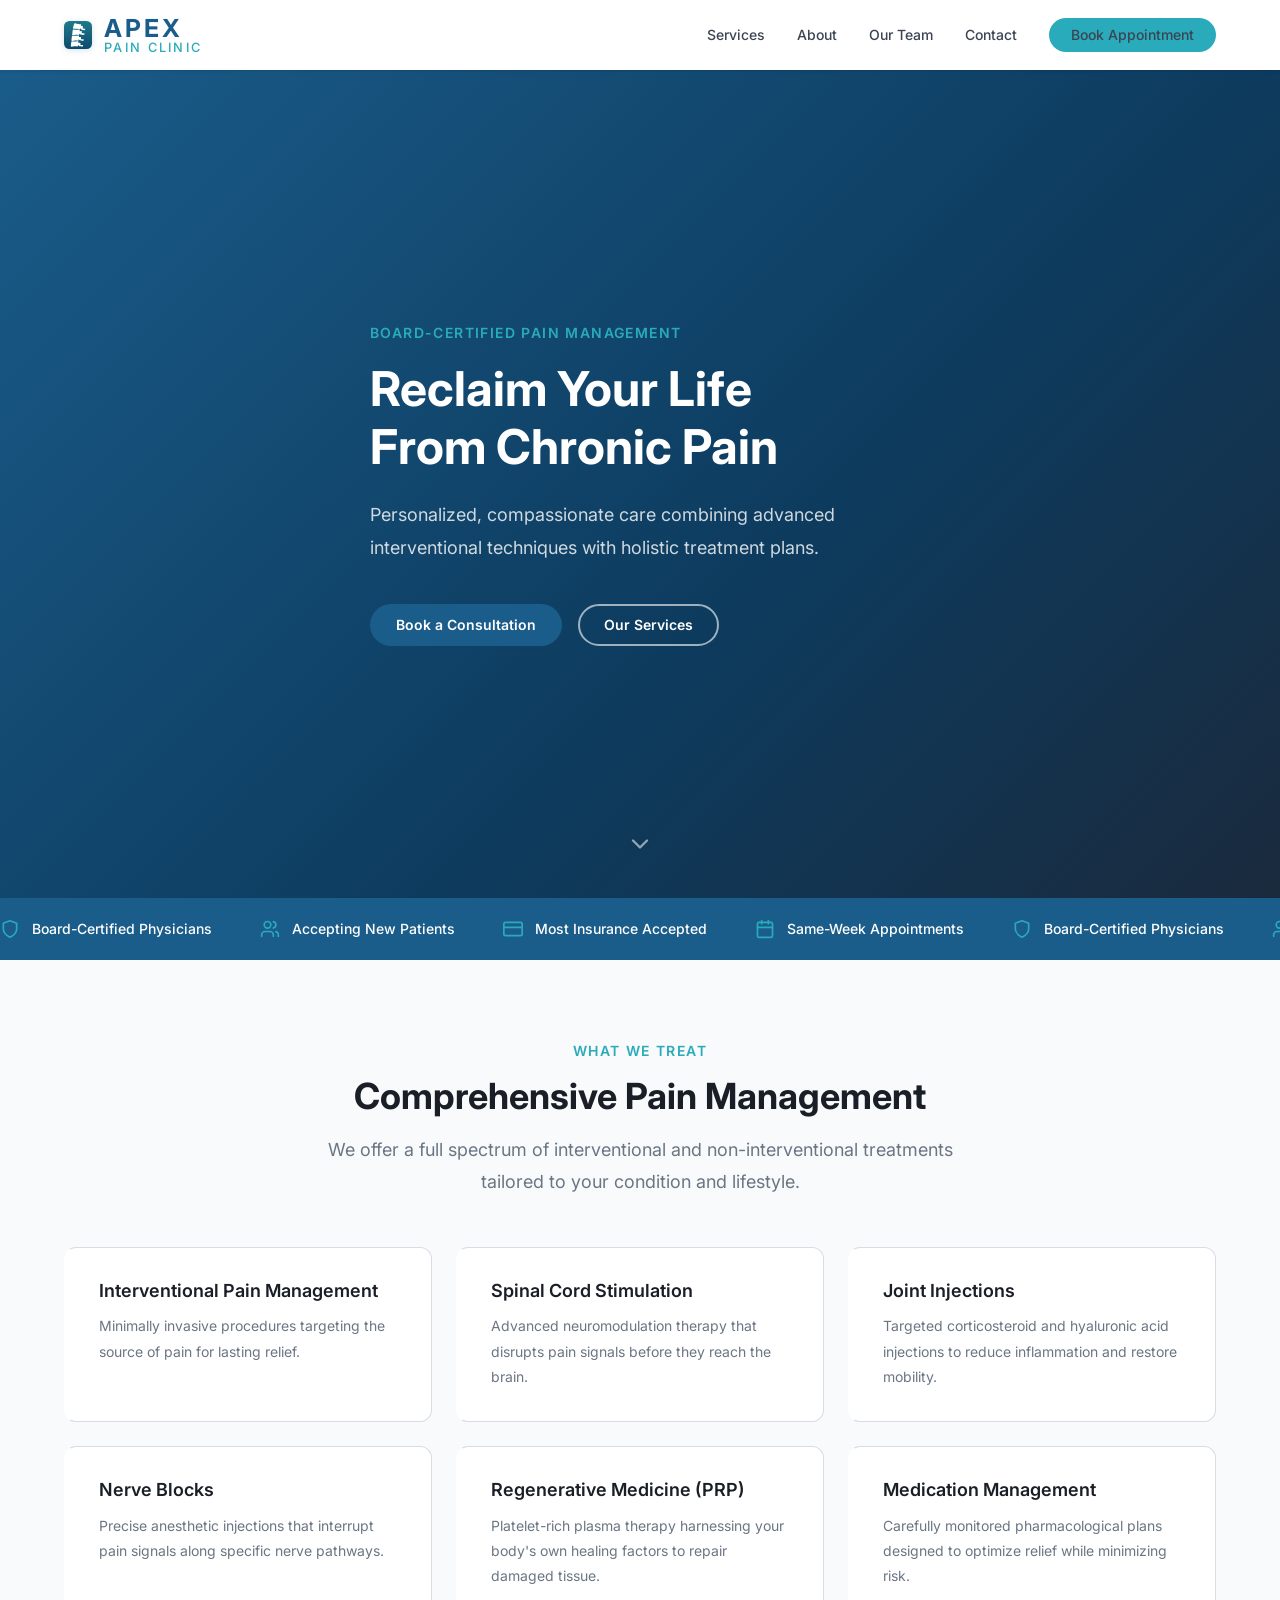
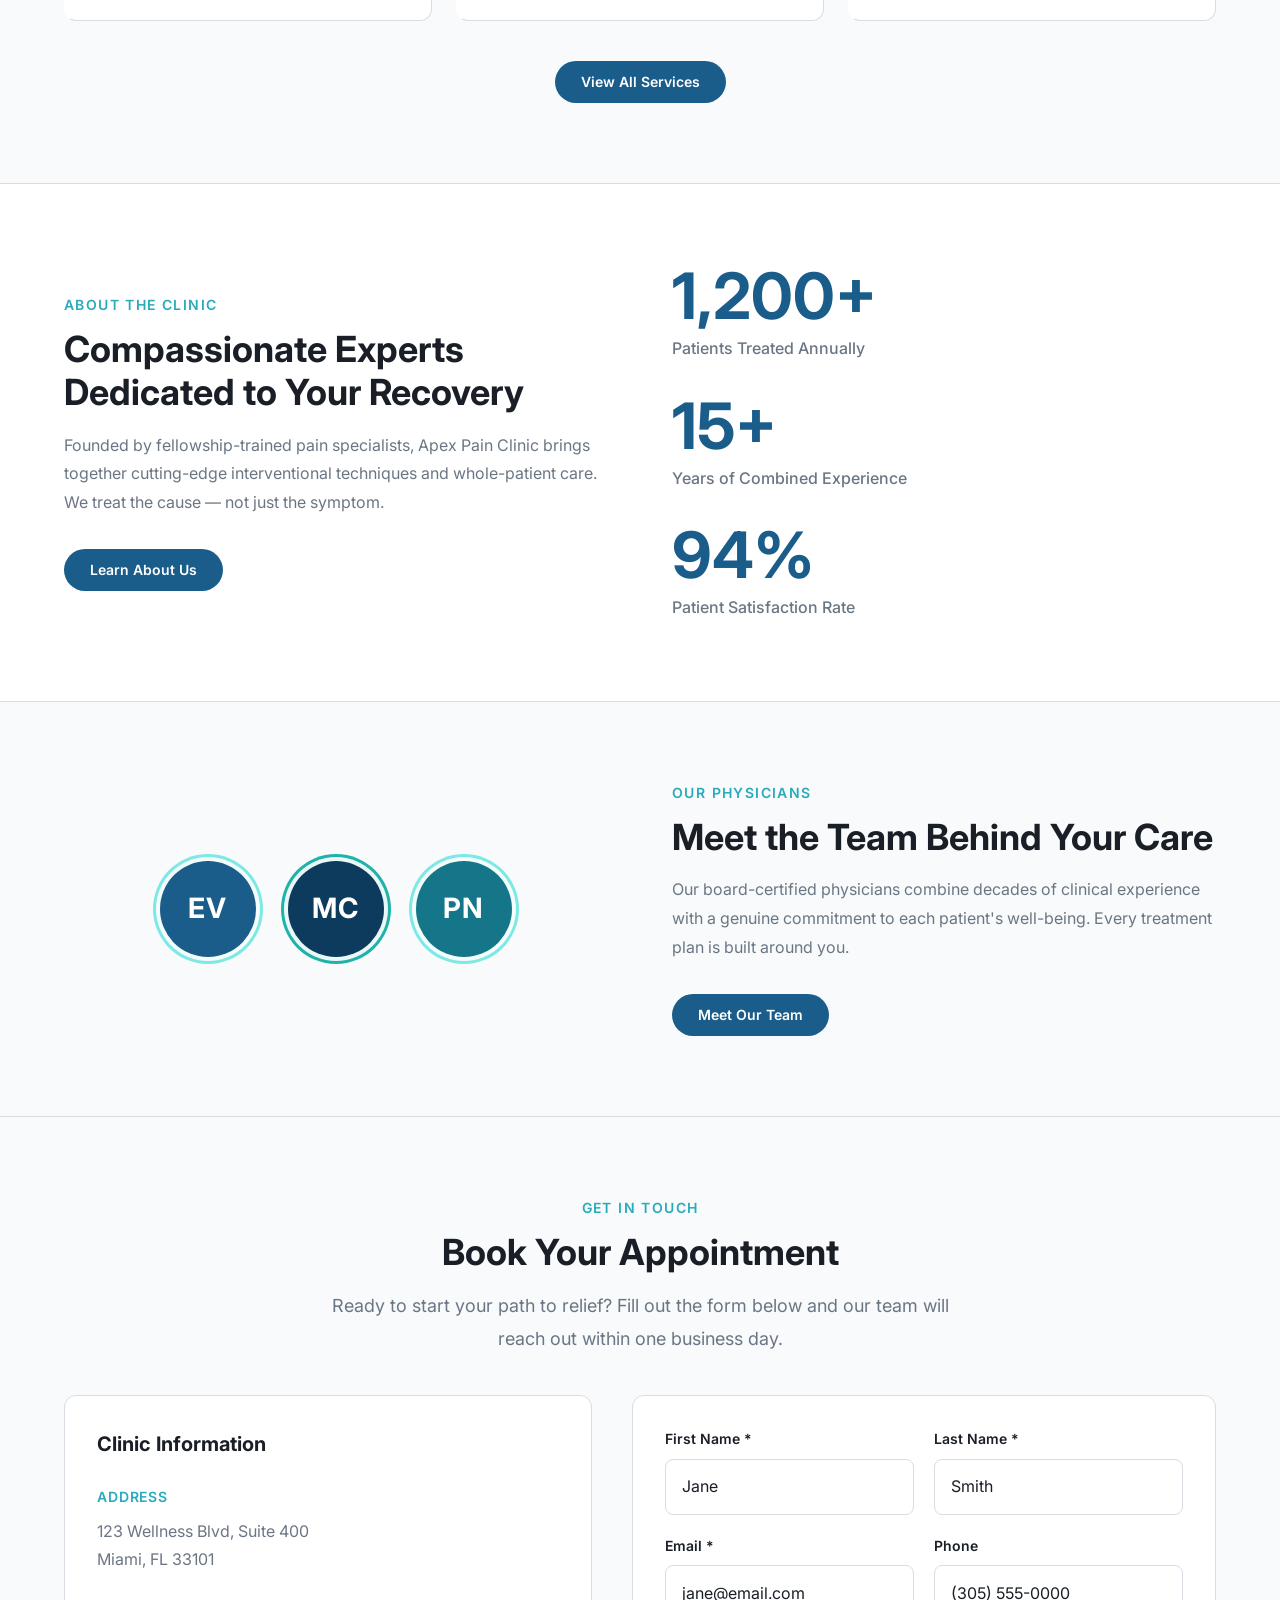
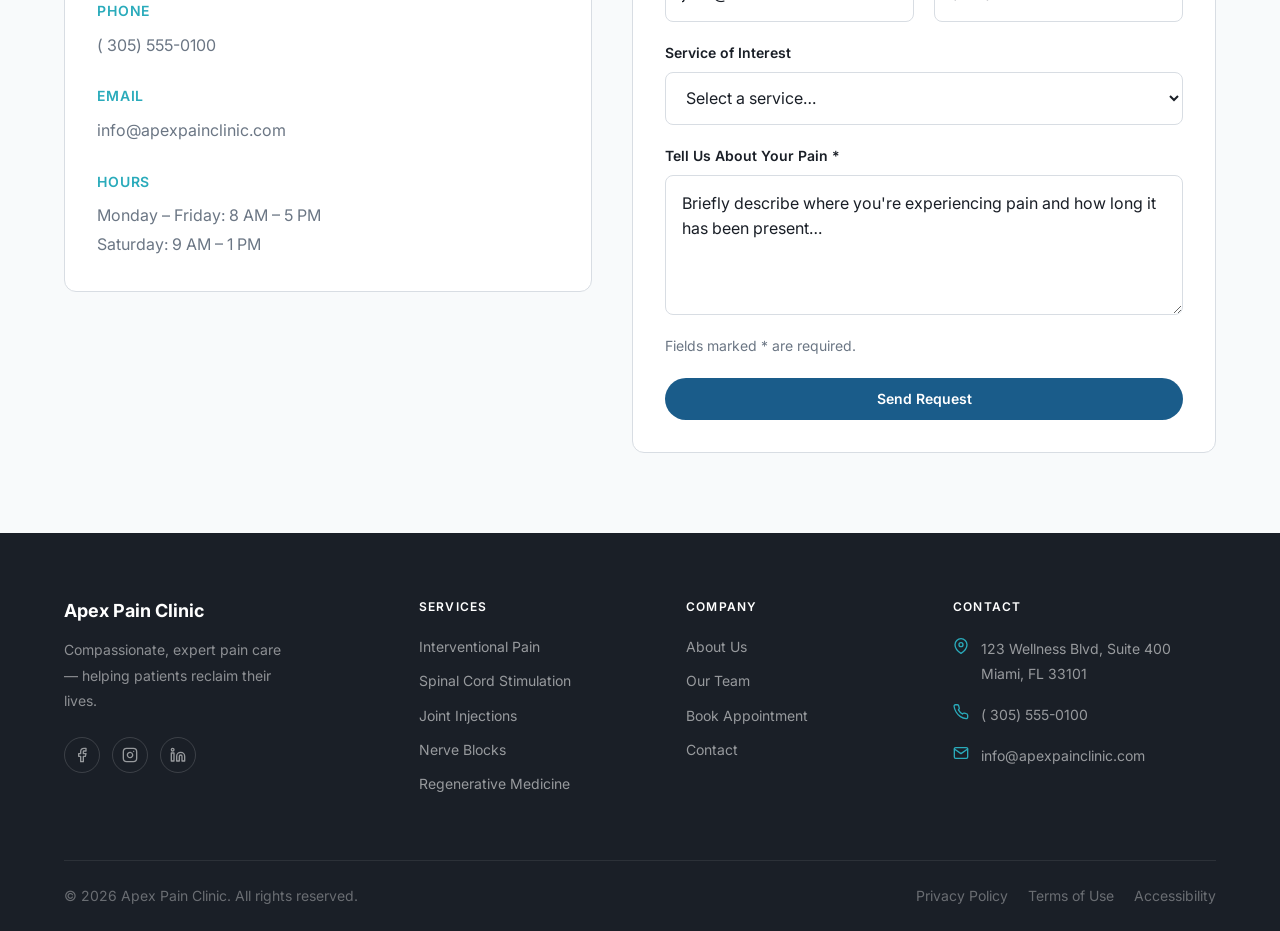
==== commit b6b86b16: "Step A: Add data-cms attributes to index.html for CMS injection" ====
--- a/index.html
+++ b/index.html
@@ -3,8 +3,8 @@
 <head>
   <meta charset="UTF-8" />
   <meta name="viewport" content="width=device-width, initial-scale=1.0" />
-  <meta name="description" content="Apex Pain Clinic – Board-certified pain management combining interventional techniques with holistic care." />
-  <title>Apex Pain Clinic</title>
+  <meta name="description" data-cms="seo-description" content="Apex Pain Clinic – Board-certified pain management combining interventional techniques with holistic care." />
+  <title data-cms="seo-title">Apex Pain Clinic</title>
 
   <link rel="icon" type="image/svg+xml" href="data:image/svg+xml,%3Csvg xmlns='http://www.w3.org/2000/svg' viewBox='0 0 32 32'%3E%3Crect width='32' height='32' rx='7' fill='%231a5c8a'/%3E%3Cg transform='translate(2,2) scale(0.0578)'%3E%3Cpath d='M391.745,114.138c-0.769-1.032-1.965-1.659-3.251-1.706c-0.367-0.014-35.121-1.422-51.205-12.485c3.222-8.449,9.949-28.502,5.212-37.722c-1.381-2.689-3.611-4.463-6.449-5.131c-5.178-1.218-11.607-1.598-17.826-1.965c-6.818-0.402-14.374-0.848-18.805-2.454l9.026-25.79c0.446-1.274,0.26-2.684-0.5-3.799c-0.761-1.115-2.006-1.802-3.355-1.852c-0.788-0.029-79.312-3.105-123.326-20.853c-0.274-0.111-0.56-0.192-0.851-0.244C180.182,0.096,179.534,0,178.565,0c-3.549,0-15.517,1.498-20.512,20.766c-1.353,5.217-2.554,10.132-3.715,14.885c-3.186,13.042-6.195,25.359-11.495,40.2c-1.017,2.847-1.983,5.368-2.837,7.592c-3.173,8.275-5.088,13.271-2.841,18.025c2.019,4.272,6.726,6.545,14.173,9.027c6.715,2.238,19.115,2.331,34.815,2.447c26.736,0.199,63.316,0.47,81.36,12.918c0.808,0.686,2.686,1.995,5.263,1.995c8.389,0,11.413-12.35,12.779-23.575c4.569,1.318,12.032,4.512,17.67,12.029c0.326,0.436,0.646,0.873,0.965,1.312c6.734,9.229,13.697,18.771,77.842,25.898c0.159,0.018,0.316,0.026,0.473,0.026c1.916,0,3.623-1.295,4.112-3.188l5.836-22.617C392.775,116.495,392.514,115.17,391.745,114.138z' fill='white'/%3E%3Cpath d='M372.224,207.441c-0.085,0.011-8.685,1.062-19.517,1.063c-14.407,0-25.723-1.806-33.021-5.245c1.836-8.857,5.285-29.719-0.857-38.066c-1.792-2.435-4.275-3.832-7.183-4.039c-1.055-0.075-2.208-0.113-3.427-0.113c-4.501,0-9.576,0.513-14.485,1.01c-4.689,0.474-9.537,0.965-13.59,0.965c-2.14,0-3.932-0.136-5.364-0.406l4.806-26.886c0.238-1.329-0.17-2.691-1.099-3.671c-0.928-0.98-2.268-1.459-3.606-1.294c-0.325,0.04-32.923,4.019-68.242,4.02c-23.162,0.001-42.282-1.676-56.832-4.983c-0.309-0.07-0.637-0.105-0.954-0.105c-0.672,0-16.493,0.272-18.72,23.925c-0.505,5.369-0.909,10.414-1.299,15.294c-1.07,13.38-2.081,26.018-4.951,41.51c-0.551,2.972-1.104,5.614-1.592,7.946c-1.816,8.675-2.913,13.912,0.063,18.249c2.673,3.896,7.682,5.392,15.429,6.657c1.419,0.232,3.048,0.345,4.979,0.345c7.192,0,17.66-1.607,29.779-3.469c16.425-2.522,35.042-5.381,52.008-5.381c13.093,0,23.028,1.695,30.36,5.182c0.775,0.475,2.327,1.234,4.319,1.234c2.18,0,4.168-0.895,5.748-2.588c2.179-2.335,4.884-7.24,4.317-22.811c4.785,0.58,12.627,2.558,19.367,9.06c0.391,0.377,0.775,0.758,1.16,1.139c6.892,6.825,14.018,13.882,55.447,13.882c7.513,0,16.101-0.235,25.526-0.698c2.112-0.104,3.827-1.746,4.023-3.852l2.163-23.258c0.119-1.282-0.349-2.548-1.273-3.444C374.782,207.712,373.502,207.283,372.224,207.441z' fill='white'/%3E%3Cpath d='M356.175,329.283c-0.086,0.011-8.72,1.062-19.517,1.062c-14.407,0-25.724-1.806-33.022-5.245c1.836-8.857,5.285-29.718-0.857-38.066c-1.792-2.435-4.275-3.832-7.183-4.039c-1.056-0.075-2.209-0.114-3.428-0.114c-4.501,0-9.576,0.514-14.485,1.01c-4.689,0.475-9.536,0.965-13.589,0.965c-2.139,0-3.932-0.136-5.363-0.406l4.806-26.887c0.238-1.329-0.17-2.691-1.099-3.671c-0.929-0.979-2.269-1.458-3.606-1.294c-0.325,0.04-32.923,4.02-68.242,4.02c-23.161,0-42.282-1.676-56.831-4.982c-0.309-0.07-0.637-0.106-0.954-0.106c-0.672,0-16.493,0.272-18.72,23.925c-0.505,5.368-0.909,10.414-1.299,15.293c-1.07,13.38-2.081,26.019-4.952,41.512c-0.551,2.973-1.104,5.615-1.592,7.946c-1.816,8.675-2.912,13.911,0.063,18.248c2.673,3.897,7.681,5.392,15.429,6.658c1.42,0.232,3.049,0.345,4.979,0.345c7.192,0,17.66-1.607,29.78-3.469c16.425-2.522,35.042-5.381,52.008-5.381c13.092,0,23.027,1.695,30.359,5.182c0.775,0.475,2.327,1.234,4.319,1.234c2.18,0,4.167-0.895,5.748-2.588c2.179-2.335,4.884-7.24,4.317-22.811c4.785,0.58,12.627,2.558,19.367,9.06c0.391,0.377,0.775,0.758,1.16,1.139c6.892,6.825,14.018,13.882,55.448,13.882c7.512,0,16.1-0.235,25.525-0.698c2.112-0.104,3.827-1.746,4.023-3.851l2.164-23.258c0.119-1.281-0.349-2.547-1.273-3.444C358.732,329.554,357.449,329.125,356.175,329.283z' fill='white'/%3E%3Cpath d='M343.602,448.298c-0.086,0.011-8.72,1.062-19.517,1.062c-14.407,0-25.724-1.806-33.022-5.245c1.836-8.857,5.285-29.718-0.857-38.066c-1.792-2.435-4.275-3.832-7.183-4.039c-1.055-0.075-2.209-0.114-3.428-0.114c-4.5,0-9.576,0.514-14.484,1.01c-4.688,0.475-9.537,0.965-13.589,0.965c-2.139,0-3.932-0.136-5.363-0.406l4.805-26.887c0.238-1.329-0.17-2.691-1.099-3.671c-0.929-0.979-2.268-1.46-3.607-1.294c-0.325,0.04-32.898,4.02-68.241,4.02c-23.162,0.001-42.282-1.676-56.831-4.982c-0.309-0.07-0.637-0.106-0.954-0.106c-0.672,0-16.493,0.272-18.72,23.925c-0.505,5.366-0.908,10.409-1.298,15.286c-1.07,13.382-2.081,26.023-4.952,41.518c-0.551,2.973-1.104,5.615-1.592,7.947c-1.816,8.675-2.912,13.911,0.063,18.248c2.673,3.897,7.681,5.392,15.429,6.658c1.42,0.232,3.049,0.345,4.979,0.345c7.192,0,17.66-1.607,29.78-3.469c16.425-2.522,35.042-5.381,52.008-5.381c13.092,0,23.027,1.695,30.359,5.182c0.775,0.475,2.327,1.234,4.319,1.234c2.18,0,4.167-0.895,5.748-2.588c2.179-2.335,4.884-7.24,4.317-22.812c4.785,0.58,12.628,2.558,19.367,9.06c0.391,0.377,0.775,0.757,1.16,1.139c6.892,6.825,14.019,13.882,55.448,13.882c7.513,0,16.1-0.235,25.525-0.698c2.112-0.104,3.827-1.746,4.023-3.852l2.164-23.258c0.119-1.281-0.349-2.547-1.273-3.444C346.158,448.57,344.877,448.14,343.602,448.298z' fill='white'/%3E%3C/g%3E%3C/svg%3E" />
 
@@ -117,10 +117,10 @@
       <div class="hero__overlay" aria-hidden="true"></div>
       <div class="hero__content container">
         <p class="hero__eyebrow">Board-Certified Pain Management</p>
-        <h1 id="hero-heading" class="hero__heading">Reclaim Your Life<br>From Chronic Pain</h1>
-        <p class="hero__subtext">Personalized, compassionate care combining advanced interventional techniques with holistic treatment plans.</p>
+        <h1 id="hero-heading" class="hero__heading" data-cms="hero-headline">Reclaim Your Life<br>From Chronic Pain</h1>
+        <p class="hero__subtext" data-cms="hero-subheadline">Personalized, compassionate care combining advanced interventional techniques with holistic treatment plans.</p>
         <div class="hero__actions">
-          <a class="btn btn--primary" href="#contact">Book a Consultation</a>
+          <a class="btn btn--primary" href="#contact" data-cms="hero-cta" data-cms-href="hero-cta-url">Book a Consultation</a>
           <a class="btn btn--ghost" href="services.html">Our Services</a>
         </div>
       </div>
@@ -241,9 +241,9 @@
           <div class="contact-info">
             <h3 class="contact-info__title">Clinic Information</h3>
             <ul class="contact-info__list" role="list">
-              <li><span class="contact-info__label">Address</span><p>123 Wellness Blvd, Suite 400<br>Miami, FL 33101</p></li>
-              <li><span class="contact-info__label">Phone</span><p><a href="tel:+13055550100">(305) 555-0100</a></p></li>
-              <li><span class="contact-info__label">Email</span><p><a href="mailto:info@apexpainclinic.com">info@apexpainclinic.com</a></p></li>
+              <li><span class="contact-info__label">Address</span><p data-cms="contact-address">123 Wellness Blvd, Suite 400<br>Miami, FL 33101</p></li>
+              <li><span class="contact-info__label">Phone</span><p><a href="tel:+13055550100" data-cms="contact-phone" data-cms-tel="contact-phone">( 305) 555-0100</a></p></li>
+              <li><span class="contact-info__label">Email</span><p><a href="mailto:info@apexpainclinic.com" data-cms="contact-email" data-cms-mailto="contact-email">info@apexpainclinic.com</a></p></li>
               <li><span class="contact-info__label">Hours</span><p>Monday – Friday: 8 AM – 5 PM<br>Saturday: 9 AM – 1 PM</p></li>
             </ul>
           </div>
@@ -280,7 +280,7 @@
     <div class="container">
       <div class="footer__main">
         <div>
-          <p class="footer__brand-name">Apex Pain Clinic</p>
+          <p class="footer__brand-name" data-cms="business-name">Apex Pain Clinic</p>
           <p class="footer__tagline">Compassionate, expert pain care — helping patients reclaim their lives.</p>
           <ul class="footer__socials" role="list" aria-label="Social media links">
             <li><a class="footer__social-link" href="#" aria-label="Facebook"><svg xmlns="http://www.w3.org/2000/svg" viewBox="0 0 24 24" fill="none" stroke="currentColor" stroke-width="2" stroke-linecap="round" stroke-linejoin="round" aria-hidden="true"><path d="M18 2h-3a5 5 0 0 0-5 5v3H7v4h3v8h4v-8h3l1-4h-4V7a1 1 0 0 1 1-1h3z"/></svg></a></li>
@@ -290,7 +290,7 @@
         </div>
         <div><p class="footer__col-heading">Services</p><ul class="footer__links" role="list"><li><a href="services.html">Interventional Pain</a></li><li><a href="services.html">Spinal Cord Stimulation</a></li><li><a href="services.html">Joint Injections</a></li><li><a href="services.html">Nerve Blocks</a></li><li><a href="services.html">Regenerative Medicine</a></li></ul></div>
         <div><p class="footer__col-heading">Company</p><ul class="footer__links" role="list"><li><a href="about.html">About Us</a></li><li><a href="team.html">Our Team</a></li><li><a href="#contact">Book Appointment</a></li><li><a href="#contact">Contact</a></li></ul></div>
-        <div><p class="footer__col-heading">Contact</p><ul class="footer__contact-list" role="list"><li class="footer__contact-item"><svg class="footer__contact-icon" xmlns="http://www.w3.org/2000/svg" viewBox="0 0 24 24" fill="none" stroke="currentColor" stroke-width="2" stroke-linecap="round" stroke-linejoin="round" aria-hidden="true"><path d="M21 10c0 7-9 13-9 13s-9-6-9-13a9 9 0 0 1 18 0z"/><circle cx="12" cy="10" r="3"/></svg><p>123 Wellness Blvd, Suite 400<br>Miami, FL 33101</p></li><li class="footer__contact-item"><svg class="footer__contact-icon" xmlns="http://www.w3.org/2000/svg" viewBox="0 0 24 24" fill="none" stroke="currentColor" stroke-width="2" stroke-linecap="round" stroke-linejoin="round" aria-hidden="true"><path d="M22 16.92v3a2 2 0 0 1-2.18 2 19.79 19.79 0 0 1-8.63-3.07A19.5 19.5 0 0 1 4.69 12a19.79 19.79 0 0 1-3.07-8.67A2 2 0 0 1 3.6 1.18h3a2 2 0 0 1 2 1.72 12.84 12.84 0 0 0 .7 2.81 2 2 0 0 1-.45 2.11L8.09 8.91a16 16 0 0 0 6.07 6.07l.75-.75a2 2 0 0 1 2.11-.45 12.84 12.84 0 0 0 2.81.7A2 2 0 0 1 21.73 16a2 2 0 0 1 .19.92z"/></svg><p><a href="tel:+13055550100">(305) 555-0100</a></p></li><li class="footer__contact-item"><svg class="footer__contact-icon" xmlns="http://www.w3.org/2000/svg" viewBox="0 0 24 24" fill="none" stroke="currentColor" stroke-width="2" stroke-linecap="round" stroke-linejoin="round" aria-hidden="true"><path d="M4 4h16c1.1 0 2 .9 2 2v12c0 1.1-.9 2-2 2H4c-1.1 0-2-.9-2-2V6c0-1.1.9-2 2-2z"/><polyline points="22,6 12,13 2,6"/></svg><p><a href="mailto:info@apexpainclinic.com">info@apexpainclinic.com</a></p></li></ul></div>
+        <div><p class="footer__col-heading">Contact</p><ul class="footer__contact-list" role="list"><li class="footer__contact-item"><svg class="footer__contact-icon" xmlns="http://www.w3.org/2000/svg" viewBox="0 0 24 24" fill="none" stroke="currentColor" stroke-width="2" stroke-linecap="round" stroke-linejoin="round" aria-hidden="true"><path d="M21 10c0 7-9 13-9 13s-9-6-9-13a9 9 0 0 1 18 0z"/><circle cx="12" cy="10" r="3"/></svg><p data-cms="contact-address-footer">123 Wellness Blvd, Suite 400<br>Miami, FL 33101</p></li><li class="footer__contact-item"><svg class="footer__contact-icon" xmlns="http://www.w3.org/2000/svg" viewBox="0 0 24 24" fill="none" stroke="currentColor" stroke-width="2" stroke-linecap="round" stroke-linejoin="round" aria-hidden="true"><path d="M22 16.92v3a2 2 0 0 1-2.18 2 19.79 19.79 0 0 1-8.63-3.07A19.5 19.5 0 0 1 4.69 12a19.79 19.79 0 0 1-3.07-8.67A2 2 0 0 1 3.6 1.18h3a2 2 0 0 1 2 1.72 12.84 12.84 0 0 0 .7 2.81 2 2 0 0 1-.45 2.11L8.09 8.91a16 16 0 0 0 6.07 6.07l.75-.75a2 2 0 0 1 2.11-.45 12.84 12.84 0 0 0 2.81.7A2 2 0 0 1 21.73 16a2 2 0 0 1 .19.92z"/></svg><p><a href="tel:+13055550100" data-cms="contact-phone-footer" data-cms-tel="contact-phone">( 305) 555-0100</a></p></li><li class="footer__contact-item"><svg class="footer__contact-icon" xmlns="http://www.w3.org/2000/svg" viewBox="0 0 24 24" fill="none" stroke="currentColor" stroke-width="2" stroke-linecap="round" stroke-linejoin="round" aria-hidden="true"><path d="M4 4h16c1.1 0 2 .9 2 2v12c0 1.1-.9 2-2 2H4c-1.1 0-2-.9-2-2V6c0-1.1.9-2 2-2z"/><polyline points="22,6 12,13 2,6"/></svg><p><a href="mailto:info@apexpainclinic.com" data-cms="contact-email-footer" data-cms-mailto="contact-email">info@apexpainclinic.com</a></p></li></ul></div>
       </div>
       <div class="footer__bottom">
         <p>&copy; 2026 Apex Pain Clinic. All rights reserved.</p>
@@ -300,5 +300,6 @@
   </footer>
 
   <script src="js/main.js" defer></script>
+  <script src="js/cms.js" defer></script>
 </body>
-</html>
+</html>
--- a/css/style.css
+++ b/css/style.css
@@ -138,10 +138,10 @@
   flex-shrink: 0;
 }
 
-/* Option B — Spine S-curve: portrait SVG (28×56 viewBox) */
+/* Spine tile: increased from 22×44 to 28×56 */
 .nav__logo-spine {
-  width: 22px;      /* narrow portrait mark — 44px tall at 1:2 ratio */
-  height: 44px;
+  width: 28px;
+  height: 56px;
   display: block;
   filter: drop-shadow(0 1px 3px rgba(26,92,138,0.18));
   transition: filter var(--transition-fast);
@@ -150,7 +150,7 @@
   filter: drop-shadow(0 2px 6px rgba(42,171,187,0.35));
 }
 
-/* Wordmark stacked text */
+/* Wordmark stacked text — scaled proportionally */
 .nav__logo-wordmark {
   display: flex;
   flex-direction: column;
@@ -158,7 +158,7 @@
   line-height: 1;
 }
 .nav__logo-apex {
-  font-size: 1.35rem;
+  font-size: 1.55rem;
   font-weight: 700;
   letter-spacing: 0.12em;
   color: var(--color-primary);
@@ -166,7 +166,7 @@
   font-family: var(--font-sans);
 }
 .nav__logo-sub {
-  font-size: 0.72rem;
+  font-size: 0.80rem;
   font-weight: 500;
   letter-spacing: 0.18em;
   color: var(--color-accent);
@@ -680,9 +680,9 @@
   .footer__main { grid-template-columns: 1fr; gap: var(--space-8); padding-block: var(--space-10); }
   .footer__bottom { flex-direction: column; align-items: flex-start; gap: var(--space-3); }
   /* Spine logo mobile scale */
-  .nav__logo-spine { width: 18px; height: 36px; }
-  .nav__logo-apex { font-size: 1.15rem; }
-  .nav__logo-sub { font-size: 0.65rem; }
+  .nav__logo-spine { width: 22px; height: 44px; }
+  .nav__logo-apex { font-size: 1.30rem; }
+  .nav__logo-sub { font-size: 0.70rem; }
 }
 
 /* =============================================
@@ -690,9 +690,9 @@
    ============================================= */
 @media (max-width: 480px) {
   .nav__logo { gap: var(--space-2); }
-  .nav__logo-spine { width: 15px; height: 30px; }
-  .nav__logo-apex { font-size: 1rem; letter-spacing: 0.09em; }
-  .nav__logo-sub { font-size: 0.6rem; letter-spacing: 0.14em; }
+  .nav__logo-spine { width: 18px; height: 36px; }
+  .nav__logo-apex { font-size: 1.10rem; letter-spacing: 0.09em; }
+  .nav__logo-sub { font-size: 0.63rem; letter-spacing: 0.14em; }
   .hero { min-height: 70vh; }
   .hero__content { padding-block: var(--space-10); }
   .hero__heading { margin-bottom: var(--space-4); }
